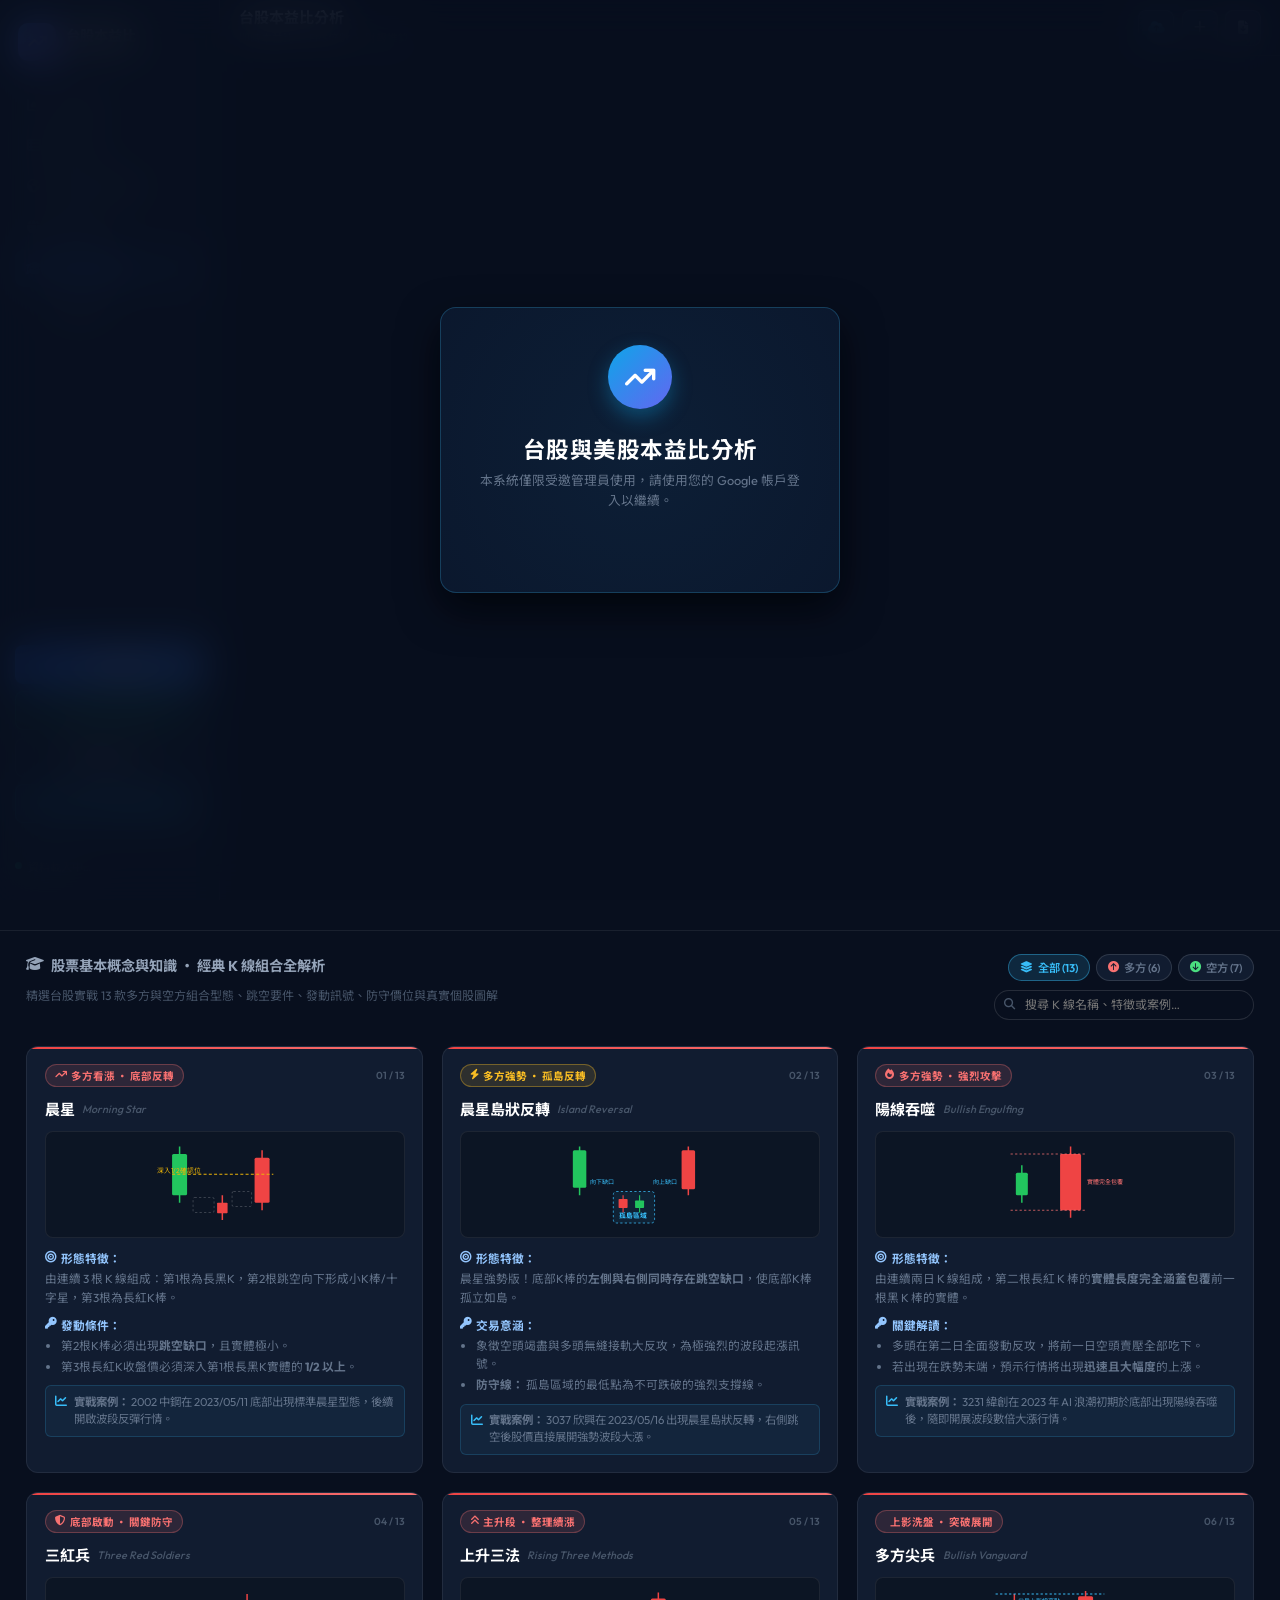
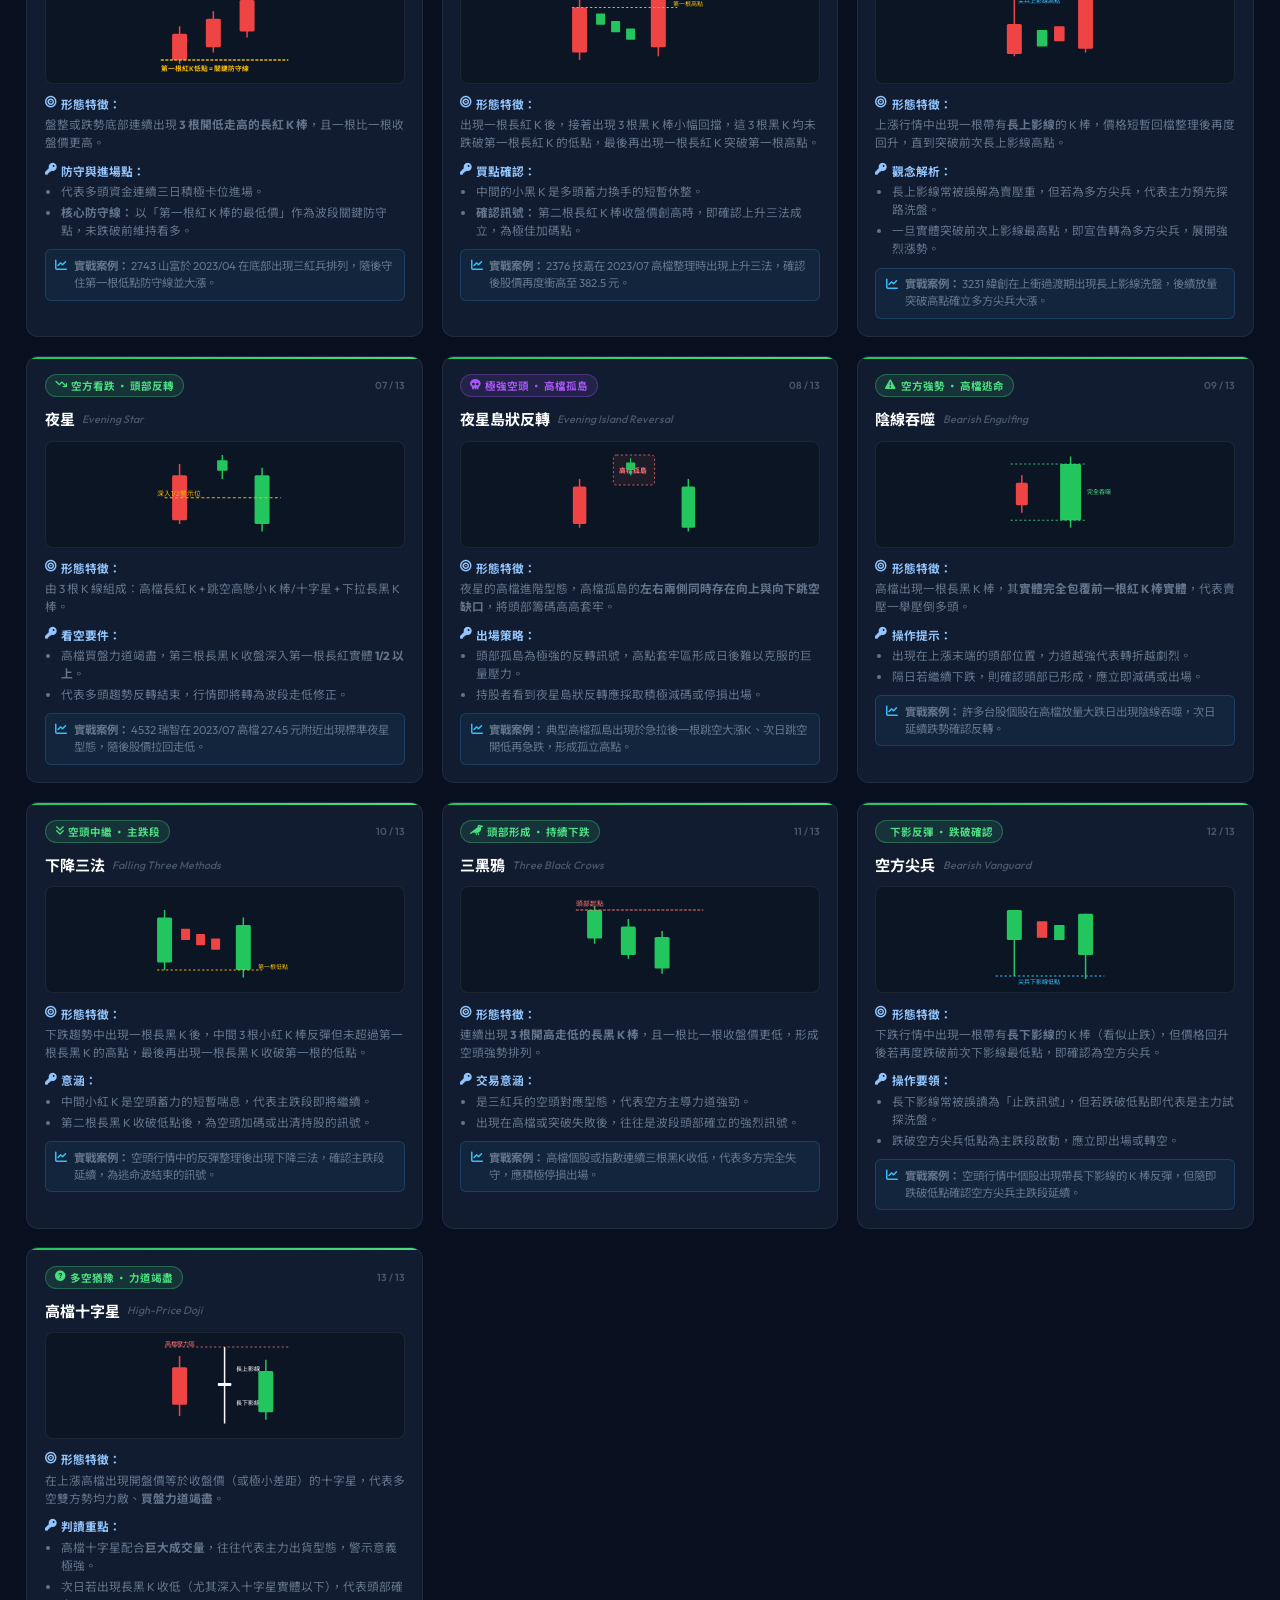
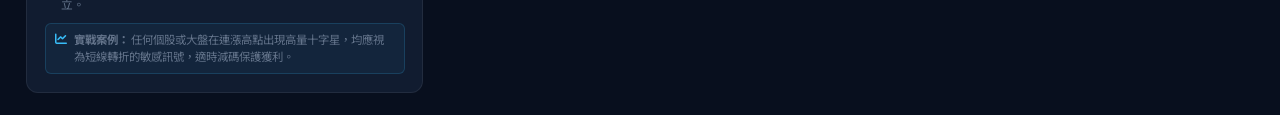
==== knowledge.html @ 5d044587 "feat: split K-line knowledge section into dedicated knowledge.html page" ====
<!DOCTYPE html>
<html lang="zh-TW">
<head>
  <meta charset="UTF-8">
  <meta name="viewport" content="width=device-width, initial-scale=1.0, viewport-fit=cover">
  <title>台股本益比分析儀表板</title>

  <!-- SEO -->
  <meta name="description" content="即時台股本益比、預估本益比、近4季TTM EPS與目前EPS倍數分析儀表板，支援PWA離線使用">

  <!-- PWA -->
  <link rel="manifest" href="manifest.json">
  <meta name="theme-color" content="#080f1e">
  <meta name="mobile-web-app-capable" content="yes">
  <meta name="apple-mobile-web-app-capable" content="yes">
  <meta name="apple-mobile-web-app-status-bar-style" content="black-translucent">
  <meta name="apple-mobile-web-app-title" content="台股本益比">
  <link rel="apple-touch-icon" href="icon-192.png">

  <!-- Fonts -->
  <link rel="preconnect" href="https://fonts.googleapis.com">
  <link rel="preconnect" href="https://fonts.gstatic.com" crossorigin>
  <link href="https://fonts.googleapis.com/css2?family=Noto+Sans+TC:wght@400;500;600;700&family=Outfit:wght@300;400;500;600;700;800&display=swap" rel="stylesheet">
  <link rel="stylesheet" href="https://cdnjs.cloudflare.com/ajax/libs/font-awesome/6.5.0/css/all.min.css">
  <link rel="stylesheet" href="styles.css">
  <!-- Google Sign-In -->
  <script src="https://accounts.google.com/gsi/client" async defer></script>
</head>
<body>

  <!-- PWA Install Banner -->
  <div class="pwa-banner" id="pwaInstallBanner">
    <div class="pwa-banner-inner">
      <div class="pwa-icon"><i class="fa-solid fa-chart-line"></i></div>
      <div class="pwa-info">
        <strong>安裝台股本益比 APP</strong>
        <span>加入主畫面，離線也能快速開啟</span>
      </div>
      <button class="pwa-btn-install" id="btnInstallPwa">安裝</button>
      <button class="pwa-btn-close" id="btnDismissPwa"><i class="fa-solid fa-xmark"></i></button>
    </div>
  </div>

  <div class="layout">

    <!-- ── Sidebar (Desktop/Tablet) ───────────────────────────────── -->
    <aside class="sidebar" id="sidebar">
      <div class="sidebar-logo">
        <div class="logo-mark">
          <i class="fa-solid fa-arrow-trend-up"></i>
        </div>
        <div class="logo-text">
          <span class="logo-title">台股本益比</span>
          <span class="logo-sub">PE Dashboard</span>
        </div>
      </div>

      <nav class="sidebar-nav">
        <a class="nav-link" id="navLinkIndices" href="index.html#indices">
          <i class="fa-solid fa-chart-area"></i>
          <span>大盤指數</span>
        </a>
        <a class="nav-link" id="navLinkStocks" href="index.html#stocks">
          <i class="fa-solid fa-table-list"></i>
          <span>個股列表</span>
        </a>
        <a class="nav-link" id="navLinkMacro" href="index.html#macro-commodities">
          <i class="fa-solid fa-earth-americas"></i>
          <span>焦點商品與運價</span>
        </a>
        <a class="nav-link" id="navLinkUsStocks" href="index.html#us-stocks">
          <i class="fa-solid fa-globe"></i>
          <span>美股個股</span>
        </a>
        <a class="nav-link active" id="navLinkKnowledge" href="#knowledge-kline">
          <i class="fa-solid fa-graduation-cap"></i>
          <span>K線組合知識</span>
        </a>
        <a class="nav-link" id="navLinkFormula" href="index.html#formula">
          <i class="fa-solid fa-function"></i>
          <span>計算說明</span>
        </a>
      </nav>

      <div class="sidebar-actions">
        <button class="sidebar-btn primary" id="sidebarBtnAdd">
          <i class="fa-solid fa-plus"></i> 新增個股
        </button>
        <button class="sidebar-btn update-sidebar-btn" id="sidebarBtnUpdateAll" onclick="forceUpdateAllStocks()">
          <i class="fa-solid fa-rotate"></i> 更新個股最新價格
        </button>
        <button class="sidebar-btn" id="sidebarBtnExport">
          <i class="fa-solid fa-file-arrow-down"></i> 匯出 CSV
        </button>
        <button class="sidebar-btn" id="sidebarBtnSync" style="background:rgba(14,165,233,0.15); color:#38bdf8; border:1px solid rgba(56,189,248,0.25);">
          <i class="fa-solid fa-cloud-arrow-up"></i> 同步本地個股至雲端
        </button>
      </div>

      <div class="sidebar-footer">
        <div class="status-indicator" style="margin-bottom: 0.5rem;">
          <span class="status-dot"></span>
          <span id="sidebarStatusText">資料載入中…</span>
        </div>
        <div class="user-profile" id="userProfileSection" style="display:none; align-items:center; gap:0.5rem; padding-top:0.5rem; border-top:1px solid var(--border);">
          <img id="userAvatar" src="" alt="User Avatar" style="width:28px; height:28px; border-radius:50%; object-fit:cover; border: 1px solid rgba(255,255,255,0.1);">
          <div style="flex-grow:1; min-width:0;">
            <div id="userName" style="font-size:0.75rem; font-weight:600; color:var(--text); white-space:nowrap; overflow:hidden; text-overflow:ellipsis;">User</div>
            <div id="userEmail" style="font-size:0.62rem; color:var(--text-muted); white-space:nowrap; overflow:hidden; text-overflow:ellipsis;">user@gmail.com</div>
          </div>
          <button id="btnLogout" class="icon-btn" title="登出" style="padding:0.25rem; font-size:0.75rem; opacity:0.7; cursor:pointer; background:none; border:none; color:var(--text-muted);"><i class="fa-solid fa-right-from-bracket"></i></button>
        </div>
      </div>
    </aside>

    <!-- ── Main Area ───────────────────────────────────────────────── -->
    <div class="main-area">

      <!-- Top Bar -->
      <header class="topbar">
        <button class="hamburger" id="hamburgerBtn" aria-label="選單">
          <i class="fa-solid fa-bars"></i>
        </button>
        <div class="topbar-title">
          <h1>台股本益比分析</h1>
          <span class="topbar-sub">即時本益比 ‧ EPS倍數 ‧ 財報推算</span>
        </div>
        <div class="topbar-controls">
          <button class="icon-btn" id="btnSyncTop" title="同步本地個股至雲端" style="color:#38bdf8;">
            <i class="fa-solid fa-cloud-arrow-up"></i>
          </button>
          <button class="icon-btn" id="btnAddStockTop" title="新增個股">
            <i class="fa-solid fa-plus"></i>
          </button>
          <button class="icon-btn" id="btnExportTop" title="匯出 CSV">
            <i class="fa-solid fa-file-arrow-down"></i>
          </button>
        </div>
      </header>

      <div class="content-scroll">

        

        

        

        

        

      </div><!-- /content-scroll -->
    </div><!-- /main-area -->
  </div><!-- /layout -->

  <!-- Mobile Bottom Nav -->
  <nav class="bottom-nav" id="bottomNav">
    <button class="bnav-item active" id="navHome">
      <i class="fa-solid fa-house"></i>
      <span>首頁</span>
    </button>
    <button class="bnav-item" id="navDate">
      <i class="fa-regular fa-calendar-days"></i>
      <span>日期</span>
    </button>
    <button class="bnav-item bnav-fab" id="navAdd">
      <i class="fa-solid fa-plus"></i>
    </button>
    <button class="bnav-item" id="navExportMobile">
      <i class="fa-solid fa-file-arrow-down"></i>
      <span>匯出</span>
    </button>
    <button class="bnav-item" id="navInfo">
      <i class="fa-solid fa-circle-info"></i>
      <span>說明</span>
    </button>
  </nav>

  <!-- Sidebar Overlay (mobile) -->
  <div class="sidebar-overlay" id="sidebarOverlay"></div>

  <!-- Add/Edit Modal -->
  <div class="modal-backdrop" id="stockModal">
    <div class="modal-box">
      <div class="modal-header">
        <div class="modal-title-group">
          <div class="modal-icon"><i class="fa-solid fa-magnifying-glass-plus"></i></div>
          <h3 id="modalTitle">搜尋並新增股票</h3>
        </div>
        <button class="modal-close" id="btnCloseModal"><i class="fa-solid fa-xmark"></i></button>
      </div>

      <!-- Smart Autocomplete Search Box -->
      <div class="modal-search-section">
        <label for="modalStockSearch" class="search-label">
          <i class="fa-solid fa-magnifying-glass"></i> 輸入股票代號或名稱（自動帶出前 7 筆）：
        </label>
        <div class="modal-search-wrap">
          <input type="text" id="modalStockSearch" placeholder="例：2317、鴻海、聯發科、2383、3665..." autocomplete="off">
          <i class="fa-solid fa-spinner fa-spin search-spinner" id="modalSearchSpinner" style="display:none"></i>
        </div>

        <button type="button" class="query-btn update-all-btn" id="btnSearchLiveStock" onclick="fetchLiveStockInModal()" style="margin-top:0.6rem;width:100%;justify-content:center;padding:0.5rem;font-size:0.82rem;">
          <i class="fa-solid fa-bolt"></i> <span>線上即時連線抓取股票資料 (證交所/櫃買中心)</span>
        </button>

        <!-- Dynamic Suggestions Box (Top 7 Matches) -->
        <div class="suggestions-box" id="suggestionsBox" style="display:none">
          <div class="suggestions-header">匹配熱門個股 (點擊即可自動帶入所有資料)：</div>
          <div class="suggestions-list" id="suggestionsList">
            <!-- Dynamic 7 suggestion items -->
          </div>
        </div>
      </div>

      <form id="stockForm">
        <input type="hidden" id="editStockId">
        <div class="form-grid-2">
          <div class="form-field">
            <label for="inputCategory">產業類別</label>
            <input type="text" id="inputCategory" placeholder="自動帶入產業" required>
          </div>
          <div class="form-field">
            <label for="inputCode">股票代號</label>
            <input type="text" id="inputCode" placeholder="自動帶入代號" required>
          </div>
        </div>
        <div class="form-field">
          <label for="inputName">股票名稱</label>
          <input type="text" id="inputName" placeholder="自動帶入名稱" required>
        </div>
        <div class="form-grid-3">
          <div class="form-field">
            <label for="inputEps2025">2025全年EPS</label>
            <input type="number" step="0.01" id="inputEps2025" placeholder="自動算">
          </div>
          <div class="form-field">
            <label for="inputEps2026Q1">2026 Q1 EPS</label>
            <input type="number" step="0.01" id="inputEps2026Q1" placeholder="自動算">
          </div>
          <div class="form-field">
            <label for="inputEps2026Q2">2026 Q2累計EPS</label>
            <input type="number" step="0.01" id="inputEps2026Q2" placeholder="自動算">
          </div>
        </div>
        <div class="form-field">
          <label for="inputPrice">最新收盤價（元）</label>
          <input type="number" step="0.1" id="inputPrice" placeholder="自動帶出價格" required>
        </div>
        <div class="modal-footer">
          <button type="button" class="btn ghost" id="btnCancelModal">取消</button>
          <button type="submit" class="btn primary" id="btnSubmitStock">
            <i class="fa-solid fa-plus"></i> 一鍵新增個股
          </button>
        </div>
      </form>
    </div>
  </div>

  <!-- Add US Stock Modal -->
  <div class="modal-backdrop" id="usStockModal">
    <div class="modal-box">
      <div class="modal-header">
        <div class="modal-title-group">
          <div class="modal-icon" style="background:rgba(168,85,247,0.15);color:#a855f7;">
            <i class="fa-solid fa-globe"></i>
          </div>
          <h3 id="usModalTitle">新增美股</h3>
        </div>
        <button class="modal-close" id="btnCloseUsModal"><i class="fa-solid fa-xmark"></i></button>
      </div>

      <!-- Autocomplete Search -->
      <div class="modal-search-section">
        <label for="usModalSearch" class="search-label" style="color:#c084fc;">
          <i class="fa-solid fa-magnifying-glass"></i> 輸入美股代號（自動帶出前 7 筆）：
        </label>
        <div class="modal-search-wrap">
          <input type="text" id="usModalSearch" placeholder="例：NVDA、AAPL、GOOGL、TSLA、MSFT…" autocomplete="off">
          <i class="fa-solid fa-spinner fa-spin search-spinner" id="usModalSpinner" style="display:none"></i>
        </div>
        <button type="button" id="btnFetchUsStock"
          class="query-btn"
          onclick="fetchLiveUsStockInModal()"
          style="margin-top:0.6rem;width:100%;justify-content:center;padding:0.5rem;font-size:0.82rem;background:linear-gradient(135deg,#7c3aed,#a855f7);">
          <i class="fa-solid fa-bolt"></i> <span>即時抓取 Yahoo Finance 最新資料</span>
        </button>
        <div class="suggestions-box" id="usSuggestionsBox" style="display:none">
          <div class="suggestions-header">匹配美股（點擊即可帶入）：</div>
          <div class="suggestions-list" id="usSuggestionsList"></div>
        </div>
      </div>

      <form id="usStockForm">
        <input type="hidden" id="usEditStockId">
        <div class="form-grid-2">
          <div class="form-field">
            <label for="usInputCode">股票代號</label>
            <input type="text" id="usInputCode" placeholder="自動帶入" required style="text-transform:uppercase;">
          </div>
          <div class="form-field">
            <label for="usInputSector">板塊</label>
            <input type="text" id="usInputSector" placeholder="自動帶入" required>
          </div>
        </div>
        <div class="form-field">
          <label for="usInputName">公司名稱</label>
          <input type="text" id="usInputName" placeholder="自動帶入" required>
        </div>
        <div class="modal-footer">
          <button type="button" class="btn ghost" id="btnCancelUsModal">取消</button>
          <button type="submit" class="btn primary" id="btnSubmitUsStock"
            style="background:linear-gradient(135deg,#7c3aed,#a855f7);">
            <i class="fa-solid fa-plus"></i> 新增美股
          </button>
        </div>
      </form>
    </div>
  </div>

  <!-- ── K-Line Technical Knowledge Section ─────────────────────── -->
  <section class="knowledge-section" id="knowledge-kline">
    <div class="knowledge-header-wrap">
      <div>
        <h2 class="section-title"><i class="fa-solid fa-graduation-cap"></i> 股票基本概念與知識 ‧ 經典 K 線組合全解析</h2>
        <p class="knowledge-subtitle">精選台股實戰 13 款多方與空方組合型態、跳空要件、發動訊號、防守價位與真實個股圖解</p>
      </div>
      <div class="kline-controls">
        <div class="kline-filter-group">
          <button class="kline-filter-btn active" data-filter="all"><i class="fa-solid fa-layer-group"></i> 全部 (13)</button>
          <button class="kline-filter-btn" data-filter="bullish"><i class="fa-solid fa-circle-arrow-up" style="color:#f87171;"></i> 多方 (6)</button>
          <button class="kline-filter-btn" data-filter="bearish"><i class="fa-solid fa-circle-arrow-down" style="color:#4ade80;"></i> 空方 (7)</button>
        </div>
        <div class="kline-search-wrap">
          <i class="fa-solid fa-magnifying-glass search-icon"></i>
          <input type="text" id="klineSearchInput" placeholder="搜尋 K 線名稱、特徵或案例…">
        </div>
      </div>
    </div>

    <div class="knowledge-grid" id="klineGrid">

      <!-- 1. 晨星 Morning Star -->
      <div class="kline-card" data-type="bullish" data-title="晨星 Morning Star 底部反轉 2002中鋼">
        <div class="kline-card-header">
          <span class="kline-badge bullish"><i class="fa-solid fa-arrow-trend-up"></i> 多方看漲 ‧ 底部反轉</span>
          <span class="kline-number">01 / 13</span>
        </div>
        <h3 class="kline-card-title">晨星 <span class="en-name">Morning Star</span></h3>
        <div class="kline-svg-wrap">
          <svg viewBox="0 0 200 120" class="kline-svg">
            <line x1="40" y1="10" x2="40" y2="85" stroke="#22c55e" stroke-width="2"/>
            <rect x="30" y="20" width="20" height="55" fill="#22c55e" rx="2"/>
            <rect x="58" y="78" width="28" height="20" fill="none" stroke="rgba(255,255,255,0.25)" stroke-dasharray="3,3" rx="2"/>
            <line x1="97" y1="75" x2="97" y2="108" stroke="#ef4444" stroke-width="2"/>
            <rect x="90" y="85" width="14" height="14" fill="#ef4444" rx="1"/>
            <rect x="110" y="70" width="26" height="20" fill="none" stroke="rgba(255,255,255,0.25)" stroke-dasharray="3,3" rx="2"/>
            <line x1="150" y1="15" x2="150" y2="95" stroke="#ef4444" stroke-width="2"/>
            <rect x="140" y="25" width="20" height="60" fill="#ef4444" rx="2"/>
            <line x1="30" y1="47" x2="165" y2="47" stroke="#eab308" stroke-width="1.5" stroke-dasharray="4,3"/>
            <text x="10" y="45" fill="#eab308" font-size="9">深入1/2確認位</text>
          </svg>
        </div>
        <div class="kline-info-body">
          <div class="info-block"><strong class="label"><i class="fa-solid fa-bullseye"></i> 形態特徵：</strong><p>由連續 3 根 K 線組成：第1根為長黑K，第2根跳空向下形成小K棒/十字星，第3根為長紅K棒。</p></div>
          <div class="info-block"><strong class="label"><i class="fa-solid fa-key"></i> 發動條件：</strong><ul><li>第2根K棒必須出現<strong>跳空缺口</strong>，且實體極小。</li><li>第3根長紅K收盤價必須深入第1根長黑K實體的 <strong>1/2 以上</strong>。</li></ul></div>
          <div class="case-study"><i class="fa-solid fa-chart-line icon"></i><span><strong>實戰案例：</strong> 2002 中鋼在 2023/05/11 底部出現標準晨星型態，後續開啟波段反彈行情。</span></div>
        </div>
      </div>

      <!-- 2. 晨星島狀反轉 -->
      <div class="kline-card" data-type="bullish" data-title="晨星島狀反轉 孤島反轉 缺口 3037欣興">
        <div class="kline-card-header">
          <span class="kline-badge bullish-strong"><i class="fa-solid fa-bolt"></i> 多方強勢 ‧ 孤島反轉</span>
          <span class="kline-number">02 / 13</span>
        </div>
        <h3 class="kline-card-title">晨星島狀反轉 <span class="en-name">Island Reversal</span></h3>
        <div class="kline-svg-wrap">
          <svg viewBox="0 0 220 120" class="kline-svg">
            <line x1="30" y1="10" x2="30" y2="75" stroke="#22c55e" stroke-width="2"/>
            <rect x="21" y="15" width="18" height="50" fill="#22c55e" rx="2"/>
            <rect x="75" y="70" width="55" height="42" fill="rgba(56,189,248,0.08)" stroke="#38bdf8" stroke-dasharray="3,3" rx="4"/>
            <text x="82" y="105" fill="#38bdf8" font-size="9" font-weight="bold">孤島區域</text>
            <line x1="88" y1="75" x2="88" y2="98" stroke="#ef4444" stroke-width="1.5"/>
            <rect x="82" y="80" width="12" height="12" fill="#ef4444" rx="1"/>
            <line x1="110" y1="75" x2="110" y2="98" stroke="#22c55e" stroke-width="1.5"/>
            <rect x="104" y="82" width="12" height="10" fill="#22c55e" rx="1"/>
            <line x1="175" y1="10" x2="175" y2="75" stroke="#ef4444" stroke-width="2"/>
            <rect x="166" y="15" width="18" height="52" fill="#ef4444" rx="2"/>
            <text x="44" y="60" fill="#38bdf8" font-size="8">向下缺口</text>
            <text x="128" y="60" fill="#38bdf8" font-size="8">向上缺口</text>
          </svg>
        </div>
        <div class="kline-info-body">
          <div class="info-block"><strong class="label"><i class="fa-solid fa-bullseye"></i> 形態特徵：</strong><p>晨星強勢版！底部K棒的<strong>左側與右側同時存在跳空缺口</strong>，使底部K棒孤立如島。</p></div>
          <div class="info-block"><strong class="label"><i class="fa-solid fa-key"></i> 交易意涵：</strong><ul><li>象徵空頭竭盡與多頭無縫接軌大反攻，為極強烈的波段起漲訊號。</li><li><strong>防守線：</strong> 孤島區域的最低點為不可跌破的強烈支撐線。</li></ul></div>
          <div class="case-study"><i class="fa-solid fa-chart-line icon"></i><span><strong>實戰案例：</strong> 3037 欣興在 2023/05/16 出現晨星島狀反轉，右側跳空後股價直接展開強勢波段大漲。</span></div>
        </div>
      </div>

      <!-- 3. 陽線吞噬 -->
      <div class="kline-card" data-type="bullish" data-title="陽線吞噬 Bullish Engulfing 多頭攻擊 3231緯創">
        <div class="kline-card-header">
          <span class="kline-badge bullish"><i class="fa-solid fa-fire"></i> 多方強勢 ‧ 強烈攻擊</span>
          <span class="kline-number">03 / 13</span>
        </div>
        <h3 class="kline-card-title">陽線吞噬 <span class="en-name">Bullish Engulfing</span></h3>
        <div class="kline-svg-wrap">
          <svg viewBox="0 0 200 120" class="kline-svg">
            <line x1="55" y1="35" x2="55" y2="85" stroke="#22c55e" stroke-width="2"/>
            <rect x="47" y="45" width="16" height="30" fill="#22c55e" rx="2"/>
            <line x1="120" y1="10" x2="120" y2="105" stroke="#ef4444" stroke-width="2"/>
            <rect x="106" y="20" width="28" height="75" fill="#ef4444" rx="2"/>
            <line x1="40" y1="20" x2="140" y2="20" stroke="#f87171" stroke-width="1" stroke-dasharray="3,3"/>
            <line x1="40" y1="95" x2="140" y2="95" stroke="#f87171" stroke-width="1" stroke-dasharray="3,3"/>
            <text x="142" y="60" fill="#f87171" font-size="8">實體完全包覆</text>
          </svg>
        </div>
        <div class="kline-info-body">
          <div class="info-block"><strong class="label"><i class="fa-solid fa-bullseye"></i> 形態特徵：</strong><p>由連續兩日 K 線組成，第二根長紅 K 棒的<strong>實體長度完全涵蓋包覆</strong>前一根黑 K 棒的實體。</p></div>
          <div class="info-block"><strong class="label"><i class="fa-solid fa-key"></i> 關鍵解讀：</strong><ul><li>多頭在第二日全面發動反攻，將前一日空頭賣壓全部吃下。</li><li>若出現在跌勢末端，預示行情將出現<strong>迅速且大幅度</strong>的上漲。</li></ul></div>
          <div class="case-study"><i class="fa-solid fa-chart-line icon"></i><span><strong>實戰案例：</strong> 3231 緯創在 2023 年 AI 浪潮初期於底部出現陽線吞噬後，隨即開展波段數倍大漲行情。</span></div>
        </div>
      </div>

      <!-- 4. 三紅兵 -->
      <div class="kline-card" data-type="bullish" data-title="三紅兵 Three Red Soldiers 底部啟動 2743山富">
        <div class="kline-card-header">
          <span class="kline-badge bullish"><i class="fa-solid fa-shield-halved"></i> 底部啟動 ‧ 關鍵防守</span>
          <span class="kline-number">04 / 13</span>
        </div>
        <h3 class="kline-card-title">三紅兵 <span class="en-name">Three Red Soldiers</span></h3>
        <div class="kline-svg-wrap">
          <svg viewBox="0 0 200 120" class="kline-svg">
            <line x1="40" y1="55" x2="40" y2="105" stroke="#ef4444" stroke-width="2"/>
            <rect x="30" y="65" width="20" height="35" fill="#ef4444" rx="2"/>
            <line x1="85" y1="35" x2="85" y2="90" stroke="#ef4444" stroke-width="2"/>
            <rect x="75" y="45" width="20" height="38" fill="#ef4444" rx="2"/>
            <line x1="130" y1="12" x2="130" y2="70" stroke="#ef4444" stroke-width="2"/>
            <rect x="120" y="20" width="20" height="42" fill="#ef4444" rx="2"/>
            <line x1="15" y1="100" x2="185" y2="100" stroke="#eab308" stroke-width="2" stroke-dasharray="4,2"/>
            <text x="15" y="114" fill="#eab308" font-size="9" font-weight="bold">第一根紅K低點 = 關鍵防守線</text>
          </svg>
        </div>
        <div class="kline-info-body">
          <div class="info-block"><strong class="label"><i class="fa-solid fa-bullseye"></i> 形態特徵：</strong><p>盤整或跌勢底部連續出現 <strong>3 根開低走高的長紅 K 棒</strong>，且一根比一根收盤價更高。</p></div>
          <div class="info-block"><strong class="label"><i class="fa-solid fa-key"></i> 防守與進場點：</strong><ul><li>代表多頭資金連續三日積極卡位進場。</li><li><strong>核心防守線：</strong> 以「第一根紅 K 棒的最低價」作為波段關鍵防守點，未跌破前維持看多。</li></ul></div>
          <div class="case-study"><i class="fa-solid fa-chart-line icon"></i><span><strong>實戰案例：</strong> 2743 山富於 2023/04 在底部出現三紅兵排列，隨後守住第一根低點防守線並大漲。</span></div>
        </div>
      </div>

      <!-- 5. 上升三法 -->
      <div class="kline-card" data-type="bullish" data-title="上升三法 Rising Three Methods 主升段 2376技嘉">
        <div class="kline-card-header">
          <span class="kline-badge bullish"><i class="fa-solid fa-angles-up"></i> 主升段 ‧ 整理續漲</span>
          <span class="kline-number">05 / 13</span>
        </div>
        <h3 class="kline-card-title">上升三法 <span class="en-name">Rising Three Methods</span></h3>
        <div class="kline-svg-wrap">
          <svg viewBox="0 0 220 120" class="kline-svg">
            <line x1="30" y1="20" x2="30" y2="100" stroke="#ef4444" stroke-width="2"/>
            <rect x="20" y="30" width="20" height="60" fill="#ef4444" rx="2"/>
            <rect x="52" y="38" width="12" height="15" fill="#22c55e" rx="1"/>
            <rect x="72" y="48" width="12" height="15" fill="#22c55e" rx="1"/>
            <rect x="92" y="58" width="12" height="15" fill="#22c55e" rx="1"/>
            <line x1="135" y1="10" x2="135" y2="95" stroke="#ef4444" stroke-width="2"/>
            <rect x="125" y="18" width="20" height="65" fill="#ef4444" rx="2"/>
            <line x1="20" y1="30" x2="160" y2="30" stroke="#eab308" stroke-width="1.5" stroke-dasharray="3,3"/>
            <text x="155" y="28" fill="#eab308" font-size="8">第一根高點</text>
          </svg>
        </div>
        <div class="kline-info-body">
          <div class="info-block"><strong class="label"><i class="fa-solid fa-bullseye"></i> 形態特徵：</strong><p>出現一根長紅 K 後，接著出現 3 根黑 K 棒小幅回擋，這 3 根黑 K 均未跌破第一根長紅 K 的低點，最後再出現一根長紅 K 突破第一根高點。</p></div>
          <div class="info-block"><strong class="label"><i class="fa-solid fa-key"></i> 買點確認：</strong><ul><li>中間的小黑 K 是多頭蓄力換手的短暫休整。</li><li><strong>確認訊號：</strong> 第二根長紅 K 棒收盤價創高時，即確認上升三法成立，為極佳加碼點。</li></ul></div>
          <div class="case-study"><i class="fa-solid fa-chart-line icon"></i><span><strong>實戰案例：</strong> 2376 技嘉在 2023/07 高檔整理時出現上升三法，確認後股價再度衝高至 382.5 元。</span></div>
        </div>
      </div>

      <!-- 6. 多方尖兵 -->
      <div class="kline-card" data-type="bullish" data-title="多方尖兵 長上影線 突破高點 3231緯創">
        <div class="kline-card-header">
          <span class="kline-badge bullish"><i class="fa-solid fa-crosshair"></i> 上影洗盤 ‧ 突破展開</span>
          <span class="kline-number">06 / 13</span>
        </div>
        <h3 class="kline-card-title">多方尖兵 <span class="en-name">Bullish Vanguard</span></h3>
        <div class="kline-svg-wrap">
          <svg viewBox="0 0 200 120" class="kline-svg">
            <line x1="45" y1="12" x2="45" y2="95" stroke="#ef4444" stroke-width="2"/>
            <rect x="35" y="52" width="20" height="40" fill="#ef4444" rx="2"/>
            <line x1="20" y1="12" x2="165" y2="12" stroke="#38bdf8" stroke-width="1.5" stroke-dasharray="3,3"/>
            <text x="50" y="24" fill="#38bdf8" font-size="8">尖兵上影線高點</text>
            <rect x="75" y="60" width="14" height="22" fill="#22c55e" rx="1"/>
            <rect x="98" y="55" width="14" height="20" fill="#ef4444" rx="1"/>
            <line x1="140" y1="8" x2="140" y2="90" stroke="#ef4444" stroke-width="2"/>
            <rect x="130" y="15" width="20" height="70" fill="#ef4444" rx="2"/>
          </svg>
        </div>
        <div class="kline-info-body">
          <div class="info-block"><strong class="label"><i class="fa-solid fa-bullseye"></i> 形態特徵：</strong><p>上漲行情中出現一根帶有<strong>長上影線</strong>的 K 棒，價格短暫回檔整理後再度回升，直到突破前次長上影線高點。</p></div>
          <div class="info-block"><strong class="label"><i class="fa-solid fa-key"></i> 觀念解析：</strong><ul><li>長上影線常被誤解為賣壓重，但若為多方尖兵，代表主力預先探路洗盤。</li><li>一旦實體突破前次上影線最高點，即宣告轉為多方尖兵，展開強烈漲勢。</li></ul></div>
          <div class="case-study"><i class="fa-solid fa-chart-line icon"></i><span><strong>實戰案例：</strong> 3231 緯創在上衝過渡期出現長上影線洗盤，後續放量突破高點確立多方尖兵大漲。</span></div>
        </div>
      </div>

      <!-- 7. 夜星 -->
      <div class="kline-card" data-type="bearish" data-title="夜星 Evening Star 頭部反轉 看跌 4532瑞智">
        <div class="kline-card-header">
          <span class="kline-badge bearish"><i class="fa-solid fa-arrow-trend-down"></i> 空方看跌 ‧ 頭部反轉</span>
          <span class="kline-number">07 / 13</span>
        </div>
        <h3 class="kline-card-title">夜星 <span class="en-name">Evening Star</span></h3>
        <div class="kline-svg-wrap">
          <svg viewBox="0 0 200 120" class="kline-svg">
            <line x1="40" y1="20" x2="40" y2="100" stroke="#ef4444" stroke-width="2"/>
            <rect x="30" y="35" width="20" height="60" fill="#ef4444" rx="2"/>
            <line x1="97" y1="8" x2="97" y2="40" stroke="#22c55e" stroke-width="2"/>
            <rect x="90" y="15" width="14" height="14" fill="#22c55e" rx="1"/>
            <line x1="150" y1="25" x2="150" y2="110" stroke="#22c55e" stroke-width="2"/>
            <rect x="140" y="35" width="20" height="65" fill="#22c55e" rx="2"/>
            <line x1="20" y1="65" x2="175" y2="65" stroke="#eab308" stroke-width="1.5" stroke-dasharray="4,3"/>
            <text x="10" y="62" fill="#eab308" font-size="9">深入1/2警示位</text>
          </svg>
        </div>
        <div class="kline-info-body">
          <div class="info-block"><strong class="label"><i class="fa-solid fa-bullseye"></i> 形態特徵：</strong><p>由 3 根 K 線組成：高檔長紅 K + 跳空高懸小 K 棒/十字星 + 下拉長黑 K 棒。</p></div>
          <div class="info-block"><strong class="label"><i class="fa-solid fa-key"></i> 看空要件：</strong><ul><li>高檔買盤力道竭盡，第三根長黑 K 收盤深入第一根長紅實體 <strong>1/2 以上</strong>。</li><li>代表多頭趨勢反轉結束，行情即將轉為波段走低修正。</li></ul></div>
          <div class="case-study"><i class="fa-solid fa-chart-line icon"></i><span><strong>實戰案例：</strong> 4532 瑞智在 2023/07 高檔 27.45 元附近出現標準夜星型態，隨後股價拉回走低。</span></div>
        </div>
      </div>

      <!-- 8. 夜星島狀反轉 -->
      <div class="kline-card" data-type="bearish" data-title="夜星島狀反轉 高檔孤島 崩跌型態">
        <div class="kline-card-header">
          <span class="kline-badge bearish-strong"><i class="fa-solid fa-skull"></i> 極強空頭 ‧ 高檔孤島</span>
          <span class="kline-number">08 / 13</span>
        </div>
        <h3 class="kline-card-title">夜星島狀反轉 <span class="en-name">Evening Island Reversal</span></h3>
        <div class="kline-svg-wrap">
          <svg viewBox="0 0 220 120" class="kline-svg">
            <line x1="30" y1="40" x2="30" y2="105" stroke="#ef4444" stroke-width="2"/>
            <rect x="21" y="50" width="18" height="50" fill="#ef4444" rx="2"/>
            <rect x="75" y="8" width="55" height="40" fill="rgba(248,113,113,0.08)" stroke="#f87171" stroke-dasharray="3,3" rx="4"/>
            <text x="82" y="32" fill="#f87171" font-size="9" font-weight="bold">高檔孤島</text>
            <line x1="98" y1="12" x2="98" y2="35" stroke="#22c55e" stroke-width="1.5"/>
            <rect x="92" y="18" width="12" height="10" fill="#22c55e" rx="1"/>
            <line x1="175" y1="40" x2="175" y2="110" stroke="#22c55e" stroke-width="2"/>
            <rect x="166" y="50" width="18" height="55" fill="#22c55e" rx="2"/>
          </svg>
        </div>
        <div class="kline-info-body">
          <div class="info-block"><strong class="label"><i class="fa-solid fa-bullseye"></i> 形態特徵：</strong><p>夜星的高檔進階型態，高檔孤島的<strong>左右兩側同時存在向上與向下跳空缺口</strong>，將頭部籌碼高高套牢。</p></div>
          <div class="info-block"><strong class="label"><i class="fa-solid fa-key"></i> 出場策略：</strong><ul><li>頭部孤島為極強的反轉訊號，高點套牢區形成日後難以克服的巨量壓力。</li><li>持股者看到夜星島狀反轉應採取積極減碼或停損出場。</li></ul></div>
          <div class="case-study"><i class="fa-solid fa-chart-line icon"></i><span><strong>實戰案例：</strong> 典型高檔孤島出現於急拉後一根跳空大漲K、次日跳空開低再急跌，形成孤立高點。</span></div>
        </div>
      </div>

      <!-- 9. 陰線吞噬 -->
      <div class="kline-card" data-type="bearish" data-title="陰線吞噬 Bearish Engulfing 頭部反轉 高檔逃命">
        <div class="kline-card-header">
          <span class="kline-badge bearish"><i class="fa-solid fa-triangle-exclamation"></i> 空方強勢 ‧ 高檔逃命</span>
          <span class="kline-number">09 / 13</span>
        </div>
        <h3 class="kline-card-title">陰線吞噬 <span class="en-name">Bearish Engulfing</span></h3>
        <div class="kline-svg-wrap">
          <svg viewBox="0 0 200 120" class="kline-svg">
            <line x1="55" y1="35" x2="55" y2="85" stroke="#ef4444" stroke-width="2"/>
            <rect x="47" y="45" width="16" height="30" fill="#ef4444" rx="2"/>
            <line x1="120" y1="10" x2="120" y2="105" stroke="#22c55e" stroke-width="2"/>
            <rect x="106" y="20" width="28" height="75" fill="#22c55e" rx="2"/>
            <line x1="40" y1="20" x2="140" y2="20" stroke="#4ade80" stroke-width="1" stroke-dasharray="3,3"/>
            <line x1="40" y1="95" x2="140" y2="95" stroke="#4ade80" stroke-width="1" stroke-dasharray="3,3"/>
            <text x="142" y="60" fill="#4ade80" font-size="8">完全吞噬</text>
          </svg>
        </div>
        <div class="kline-info-body">
          <div class="info-block"><strong class="label"><i class="fa-solid fa-bullseye"></i> 形態特徵：</strong><p>高檔出現一根長黑 K 棒，其<strong>實體完全包覆前一根紅 K 棒實體</strong>，代表賣壓一舉壓倒多頭。</p></div>
          <div class="info-block"><strong class="label"><i class="fa-solid fa-key"></i> 操作提示：</strong><ul><li>出現在上漲末端的頭部位置，力道越強代表轉折越劇烈。</li><li>隔日若繼續下跌，則確認頭部已形成，應立即減碼或出場。</li></ul></div>
          <div class="case-study"><i class="fa-solid fa-chart-line icon"></i><span><strong>實戰案例：</strong> 許多台股個股在高檔放量大跌日出現陰線吞噬，次日延續跌勢確認反轉。</span></div>
        </div>
      </div>

      <!-- 10. 下降三法 -->
      <div class="kline-card" data-type="bearish" data-title="下降三法 Falling Three Methods 主跌段 空頭中繼">
        <div class="kline-card-header">
          <span class="kline-badge bearish"><i class="fa-solid fa-angles-down"></i> 空頭中繼 ‧ 主跌段</span>
          <span class="kline-number">10 / 13</span>
        </div>
        <h3 class="kline-card-title">下降三法 <span class="en-name">Falling Three Methods</span></h3>
        <div class="kline-svg-wrap">
          <svg viewBox="0 0 220 120" class="kline-svg">
            <line x1="30" y1="20" x2="30" y2="100" stroke="#22c55e" stroke-width="2"/>
            <rect x="20" y="30" width="20" height="60" fill="#22c55e" rx="2"/>
            <rect x="52" y="45" width="12" height="15" fill="#ef4444" rx="1"/>
            <rect x="72" y="52" width="12" height="15" fill="#ef4444" rx="1"/>
            <rect x="92" y="58" width="12" height="15" fill="#ef4444" rx="1"/>
            <line x1="135" y1="30" x2="135" y2="110" stroke="#22c55e" stroke-width="2"/>
            <rect x="125" y="40" width="20" height="60" fill="#22c55e" rx="2"/>
            <line x1="20" y1="100" x2="160" y2="100" stroke="#eab308" stroke-width="1.5" stroke-dasharray="3,3"/>
            <text x="155" y="98" fill="#eab308" font-size="8">第一根低點</text>
          </svg>
        </div>
        <div class="kline-info-body">
          <div class="info-block"><strong class="label"><i class="fa-solid fa-bullseye"></i> 形態特徵：</strong><p>下跌趨勢中出現一根長黑 K 後，中間 3 根小紅 K 棒反彈但未超過第一根長黑 K 的高點，最後再出現一根長黑 K 收破第一根的低點。</p></div>
          <div class="info-block"><strong class="label"><i class="fa-solid fa-key"></i> 意涵：</strong><ul><li>中間小紅 K 是空頭蓄力的短暫喘息，代表主跌段即將繼續。</li><li>第二根長黑 K 收破低點後，為空頭加碼或出清持股的訊號。</li></ul></div>
          <div class="case-study"><i class="fa-solid fa-chart-line icon"></i><span><strong>實戰案例：</strong> 空頭行情中的反彈整理後出現下降三法，確認主跌段延續，為逃命波結束的訊號。</span></div>
        </div>
      </div>

      <!-- 11. 三黑鴉 -->
      <div class="kline-card" data-type="bearish" data-title="三黑鴉 Three Black Crows 頭部持續下跌">
        <div class="kline-card-header">
          <span class="kline-badge bearish"><i class="fa-solid fa-crow"></i> 頭部形成 ‧ 持續下跌</span>
          <span class="kline-number">11 / 13</span>
        </div>
        <h3 class="kline-card-title">三黑鴉 <span class="en-name">Three Black Crows</span></h3>
        <div class="kline-svg-wrap">
          <svg viewBox="0 0 200 120" class="kline-svg">
            <line x1="40" y1="15" x2="40" y2="65" stroke="#22c55e" stroke-width="2"/>
            <rect x="30" y="20" width="20" height="38" fill="#22c55e" rx="2"/>
            <line x1="85" y1="32" x2="85" y2="85" stroke="#22c55e" stroke-width="2"/>
            <rect x="75" y="42" width="20" height="38" fill="#22c55e" rx="2"/>
            <line x1="130" y1="48" x2="130" y2="105" stroke="#22c55e" stroke-width="2"/>
            <rect x="120" y="56" width="20" height="42" fill="#22c55e" rx="2"/>
            <line x1="15" y1="20" x2="185" y2="20" stroke="#f87171" stroke-width="1.5" stroke-dasharray="4,2"/>
            <text x="15" y="15" fill="#f87171" font-size="9">頭部起點</text>
          </svg>
        </div>
        <div class="kline-info-body">
          <div class="info-block"><strong class="label"><i class="fa-solid fa-bullseye"></i> 形態特徵：</strong><p>連續出現 <strong>3 根開高走低的長黑 K 棒</strong>，且一根比一根收盤價更低，形成空頭強勢排列。</p></div>
          <div class="info-block"><strong class="label"><i class="fa-solid fa-key"></i> 交易意涵：</strong><ul><li>是三紅兵的空頭對應型態，代表空方主導力道強勁。</li><li>出現在高檔或突破失敗後，往往是波段頭部確立的強烈訊號。</li></ul></div>
          <div class="case-study"><i class="fa-solid fa-chart-line icon"></i><span><strong>實戰案例：</strong> 高檔個股或指數連續三根黑K收低，代表多方完全失守，應積極停損出場。</span></div>
        </div>
      </div>

      <!-- 12. 空方尖兵 -->
      <div class="kline-card" data-type="bearish" data-title="空方尖兵 長下影線 跌破低點 主跌段">
        <div class="kline-card-header">
          <span class="kline-badge bearish"><i class="fa-solid fa-crosshair"></i> 下影反彈 ‧ 跌破確認</span>
          <span class="kline-number">12 / 13</span>
        </div>
        <h3 class="kline-card-title">空方尖兵 <span class="en-name">Bearish Vanguard</span></h3>
        <div class="kline-svg-wrap">
          <svg viewBox="0 0 200 120" class="kline-svg">
            <line x1="45" y1="20" x2="45" y2="108" stroke="#22c55e" stroke-width="2"/>
            <rect x="35" y="20" width="20" height="40" fill="#22c55e" rx="2"/>
            <line x1="20" y1="108" x2="165" y2="108" stroke="#38bdf8" stroke-width="1.5" stroke-dasharray="3,3"/>
            <text x="50" y="118" fill="#38bdf8" font-size="8">尖兵下影線低點</text>
            <rect x="75" y="35" width="14" height="22" fill="#ef4444" rx="1"/>
            <rect x="98" y="40" width="14" height="20" fill="#22c55e" rx="1"/>
            <line x1="140" y1="25" x2="140" y2="112" stroke="#22c55e" stroke-width="2"/>
            <rect x="130" y="25" width="20" height="55" fill="#22c55e" rx="2"/>
          </svg>
        </div>
        <div class="kline-info-body">
          <div class="info-block"><strong class="label"><i class="fa-solid fa-bullseye"></i> 形態特徵：</strong><p>下跌行情中出現一根帶有<strong>長下影線</strong>的 K 棒（看似止跌），但價格回升後若再度跌破前次下影線最低點，即確認為空方尖兵。</p></div>
          <div class="info-block"><strong class="label"><i class="fa-solid fa-key"></i> 操作要領：</strong><ul><li>長下影線常被誤讀為「止跌訊號」，但若跌破低點即代表是主力試探洗盤。</li><li>跌破空方尖兵低點為主跌段啟動，應立即出場或轉空。</li></ul></div>
          <div class="case-study"><i class="fa-solid fa-chart-line icon"></i><span><strong>實戰案例：</strong> 空頭行情中個股出現帶長下影線的 K 棒反彈，但隨即跌破低點確認空方尖兵主跌段延續。</span></div>
        </div>
      </div>

      <!-- 13. 十字星高檔反轉 -->
      <div class="kline-card" data-type="bearish" data-title="十字星 Doji 高檔猶豫 多空轉折 力道竭盡">
        <div class="kline-card-header">
          <span class="kline-badge bearish"><i class="fa-solid fa-question-circle"></i> 多空猶豫 ‧ 力道竭盡</span>
          <span class="kline-number">13 / 13</span>
        </div>
        <h3 class="kline-card-title">高檔十字星 <span class="en-name">High-Price Doji</span></h3>
        <div class="kline-svg-wrap">
          <svg viewBox="0 0 200 120" class="kline-svg">
            <line x1="40" y1="20" x2="40" y2="100" stroke="#ef4444" stroke-width="2"/>
            <rect x="30" y="35" width="20" height="50" fill="#ef4444" rx="2"/>
            <!-- Doji Candle -->
            <line x1="100" y1="8" x2="100" y2="110" stroke="#f9fafb" stroke-width="2"/>
            <rect x="91" y="56" width="18" height="4" fill="#f9fafb" rx="1"/>
            <text x="115" y="40" fill="#f9fafb" font-size="8">長上影線</text>
            <text x="115" y="85" fill="#f9fafb" font-size="8">長下影線</text>
            <line x1="155" y1="25" x2="155" y2="105" stroke="#22c55e" stroke-width="2"/>
            <rect x="145" y="40" width="20" height="55" fill="#22c55e" rx="2"/>
            <line x1="20" y1="8" x2="185" y2="8" stroke="#f87171" stroke-width="1" stroke-dasharray="3,3"/>
            <text x="20" y="6" fill="#f87171" font-size="8">高檔壓力區</text>
          </svg>
        </div>
        <div class="kline-info-body">
          <div class="info-block"><strong class="label"><i class="fa-solid fa-bullseye"></i> 形態特徵：</strong><p>在上漲高檔出現開盤價等於收盤價（或極小差距）的十字星，代表多空雙方勢均力敵、<strong>買盤力道竭盡</strong>。</p></div>
          <div class="info-block"><strong class="label"><i class="fa-solid fa-key"></i> 判讀重點：</strong><ul><li>高檔十字星配合<strong>巨大成交量</strong>，往往代表主力出貨型態，警示意義極強。</li><li>次日若出現長黑 K 收低（尤其深入十字星實體以下），代表頭部確立。</li></ul></div>
          <div class="case-study"><i class="fa-solid fa-chart-line icon"></i><span><strong>實戰案例：</strong> 任何個股或大盤在連漲高點出現高量十字星，均應視為短線轉折的敏感訊號，適時減碼保護獲利。</span></div>
        </div>
      </div>

    </div><!-- /knowledge-grid -->
  </section><!-- /#knowledge-kline -->

  <!-- Auth Login Overlay -->
  <div class="auth-overlay" id="authOverlay" style="display:none; position:fixed; top:0; left:0; width:100%; height:100%; background:rgba(8,15,30,0.85); backdrop-filter:blur(20px); z-index:9999; align-items:center; justify-content:center; padding:1rem;">
    <div class="auth-box" style="background:rgba(13,24,47,0.75); border:1px solid rgba(56,189,248,0.25); border-radius:16px; padding:2.5rem; width:100%; max-width:400px; text-align:center; box-shadow:0 16px 40px rgba(0,0,0,0.6); position:relative; overflow:hidden;">
      <div style="position:absolute; top:-50%; left:-50%; width:200%; height:200%; background:radial-gradient(circle, rgba(56,189,248,0.06) 0%, rgba(0,0,0,0) 70%); z-index:1; pointer-events:none;"></div>
      <div style="position:relative; z-index:2;">
        <div style="width:64px; height:64px; background:linear-gradient(135deg, #0ea5e9, #6366f1); border-radius:50%; display:flex; align-items:center; justify-content:center; margin:0 auto 1.5rem; box-shadow:0 8px 20px rgba(14,165,233,0.35);">
          <i class="fa-solid fa-arrow-trend-up" style="font-size:1.8rem; color:#fff;"></i>
        </div>
        <h2 style="font-family:'Outfit', 'Noto Sans TC', sans-serif; font-weight:700; font-size:1.5rem; color:#fff; margin-bottom:0.5rem; letter-spacing:0.5px;">台股與美股本益比分析</h2>
        <p style="font-size:0.85rem; color:var(--text-muted); margin-bottom:2rem; line-height:1.5;">本系統僅限受邀管理員使用，請使用您的 Google 帳戶登入以繼續。</p>
        
        <!-- Google Sign-in Buttons -->
        <div style="display:flex; justify-content:center; margin-bottom:1rem;">
          <div id="googleBtnContainer"></div>
        </div>
        
        <!-- Error Notice -->
        <div id="authErrorMsg" style="display:none; color:#f87171; background:rgba(248,113,113,0.1); border:1px solid rgba(248,113,113,0.2); border-radius:8px; padding:0.75rem; font-size:0.8rem; margin-top:1.5rem; line-height:1.4;">
          登入失敗，請確認是否為受邀帳號。
        </div>
      </div>
    </div>
  </div>

  <script src="app.js"></script>
</body>
</html>
---- styles.css ----
/* ─── Variables ─────────────────────────────────────────────────── */
:root {
  --bg:          #080f1e;
  --bg-2:        #0e1829;
  --bg-card:     #111c30;
  --bg-card-2:   #162136;
  --bg-hover:    #1c2a42;
  --border:      rgba(255,255,255,0.07);
  --border-2:    rgba(255,255,255,0.12);

  --text:        #e2e8f0;
  --text-muted:  #64748b;
  --text-dim:    #475569;

  --blue:        #3b82f6;
  --blue-glow:   rgba(59,130,246,0.35);
  --cyan:        #06b6d4;
  --cyan-glow:   rgba(6,182,212,0.3);
  --green:       #10b981;
  --yellow:      #f59e0b;
  --pink:        #f43f5e;
  --purple:      #8b5cf6;
  --orange:      #f97316;

  --sidebar-w:   220px;
  --topbar-h:    56px;
  --bnav-h:      60px;

  --radius:      12px;
  --radius-sm:   8px;
  --radius-xs:   6px;

  --font:        'Outfit', 'Noto Sans TC', -apple-system, sans-serif;

  /* Category palette */
  --cat-wafer:   #eab308;
  --cat-ic:      #22c55e;
  --cat-plastic: #f43f5e;
  --cat-finance: #38bdf8;
  --cat-biotech: #a855f7;
  --cat-mech:    #fb923c;
}

/* ─── Reset ─────────────────────────────────────────────────────── */
*, *::before, *::after { box-sizing: border-box; margin: 0; padding: 0; }
html { font-size: 15px; }
body {
  font-family: var(--font);
  background: var(--bg);
  color: var(--text);
  min-height: 100dvh;
  -webkit-tap-highlight-color: transparent;
  overflow-x: hidden;
}

/* ─── Layout Shell ───────────────────────────────────────────────── */
.layout {
  display: flex;
  min-height: 100dvh;
}

/* ─── Sidebar ────────────────────────────────────────────────────── */
.sidebar {
  width: var(--sidebar-w);
  min-height: 100dvh;
  background: var(--bg-2);
  border-right: 1px solid var(--border);
  display: flex;
  flex-direction: column;
  gap: 1.5rem;
  padding: 1.25rem 1rem;
  flex-shrink: 0;
  position: sticky;
  top: 0;
  height: 100dvh;
  overflow-y: auto;
  z-index: 200;
  transition: transform 0.28s cubic-bezier(0.4,0,0.2,1);
}

.sidebar-logo {
  display: flex;
  align-items: center;
  gap: 0.65rem;
  padding: 0.25rem 0.2rem;
}

.logo-mark {
  width: 38px; height: 38px;
  background: linear-gradient(135deg, var(--blue), var(--purple));
  border-radius: 10px;
  display: flex; align-items: center; justify-content: center;
  font-size: 1.1rem; color: #fff;
  flex-shrink: 0;
  box-shadow: 0 4px 14px rgba(59,130,246,0.4);
}

.logo-title { display: block; font-size: 0.95rem; font-weight: 700; color: #fff; }
.logo-sub { display: block; font-size: 0.72rem; color: var(--text-muted); letter-spacing: 0.5px; }

.sidebar-nav {
  display: flex;
  flex-direction: column;
  gap: 0.25rem;
}

.nav-link {
  display: flex;
  align-items: center;
  gap: 0.65rem;
  padding: 0.6rem 0.75rem;
  border-radius: var(--radius-sm);
  color: var(--text-muted);
  text-decoration: none;
  font-size: 0.88rem;
  font-weight: 500;
  transition: all 0.18s;
}

.nav-link:hover { background: var(--bg-hover); color: var(--text); }
.nav-link.active { background: rgba(59,130,246,0.15); color: var(--blue); }
.nav-link i { width: 16px; text-align: center; font-size: 0.9rem; }

.sidebar-actions {
  display: flex;
  flex-direction: column;
  gap: 0.5rem;
  margin-top: auto;
}

.sidebar-btn {
  width: 100%;
  display: flex;
  align-items: center;
  justify-content: center;
  gap: 0.5rem;
  padding: 0.6rem 1rem;
  border-radius: var(--radius-sm);
  font-size: 0.85rem;
  font-weight: 600;
  cursor: pointer;
  border: 1px solid var(--border-2);
  background: var(--bg-card);
  color: var(--text);
  transition: all 0.18s;
  font-family: inherit;
}
.sidebar-btn:hover { background: var(--bg-hover); }
.sidebar-btn.primary {
  background: linear-gradient(135deg, #2563eb, #3b82f6);
  border-color: transparent;
  color: #fff;
  box-shadow: 0 3px 12px rgba(37,99,235,0.35);
}
.sidebar-btn.primary:hover { filter: brightness(1.1); }

.sidebar-footer {
  padding-top: 0.75rem;
  border-top: 1px solid var(--border);
}

/* ─── Main Area ──────────────────────────────────────────────────── */
.main-area {
  flex: 1;
  min-width: 0;
  display: flex;
  flex-direction: column;
}

/* ─── Topbar ─────────────────────────────────────────────────────── */
.topbar {
  height: var(--topbar-h);
  background: rgba(8,15,30,0.85);
  backdrop-filter: blur(12px);
  -webkit-backdrop-filter: blur(12px);
  border-bottom: 1px solid var(--border);
  display: flex;
  align-items: center;
  gap: 0.75rem;
  padding: 0 1.25rem;
  position: sticky;
  top: 0;
  z-index: 100;
}

.hamburger {
  display: none;
  background: transparent;
  border: none;
  color: var(--text);
  font-size: 1.1rem;
  cursor: pointer;
  padding: 0.4rem;
  border-radius: var(--radius-xs);
}

.topbar-title { flex: 1; }
.topbar-title h1 { font-size: 1rem; font-weight: 700; line-height: 1.2; }
.topbar-sub { font-size: 0.72rem; color: var(--text-muted); }

.topbar-controls {
  display: flex;
  gap: 0.5rem;
}

.icon-btn {
  width: 36px; height: 36px;
  background: var(--bg-card);
  border: 1px solid var(--border-2);
  border-radius: var(--radius-sm);
  display: flex; align-items: center; justify-content: center;
  color: var(--text);
  font-size: 0.9rem;
  cursor: pointer;
  transition: all 0.18s;
}
.icon-btn:hover { background: var(--bg-hover); }

/* ─── Content Scroll Area ────────────────────────────────────────── */
.content-scroll {
  flex: 1;
  overflow-y: auto;
  padding: 1.25rem;
  padding-bottom: calc(var(--bnav-h) + 1.5rem);
  display: flex;
  flex-direction: column;
  gap: 1rem;
}

/* ─── Query Bar ──────────────────────────────────────────────────── */
.query-bar {
  background: var(--bg-card);
  border: 1px solid var(--border);
  border-radius: var(--radius);
  padding: 1rem 1.25rem;
  display: flex;
  align-items: center;
  justify-content: space-between;
  gap: 1rem;
  flex-wrap: wrap;
}

.query-left {
  display: flex;
  align-items: center;
  gap: 0.75rem;
  flex-wrap: wrap;
}

.date-group {
  display: flex;
  align-items: center;
  gap: 0.5rem;
}

.date-label {
  font-size: 0.82rem;
  color: var(--text-muted);
  white-space: nowrap;
}

input[type="date"]#datePicker {
  background: var(--bg-2);
  border: 1px solid var(--border-2);
  border-radius: var(--radius-sm);
  color: var(--text);
  padding: 0.42rem 0.75rem;
  font-family: inherit;
  font-size: 0.85rem;
  outline: none;
  cursor: pointer;
}
input[type="date"]#datePicker:focus { border-color: var(--blue); }

.query-btn {
  display: inline-flex;
  align-items: center;
  justify-content: center;
  gap: 0.4rem;
  padding: 0.42rem 0.9rem;
  background: var(--blue);
  color: #fff;
  border: none;
  border-radius: var(--radius-sm);
  font-size: 0.82rem;
  font-weight: 600;
  cursor: pointer;
  font-family: inherit;
  transition: all 0.18s;
  white-space: nowrap;
  min-width: 70px;
}
.query-btn:hover { filter: brightness(1.12); }

.update-all-btn {
  background: linear-gradient(135deg, #10b981, #059669);
}
.update-all-btn:hover {
  filter: brightness(1.15);
  box-shadow: 0 0 12px rgba(16,185,129,0.4);
}

.update-sidebar-btn {
  background: rgba(16,185,129,0.15) !important;
  border-color: rgba(16,185,129,0.4) !important;
  color: #34d399 !important;
}
.update-sidebar-btn:hover {
  background: rgba(16,185,129,0.25) !important;
  color: #fff !important;
}

.topbar-btn-update {
  display: inline-flex;
  align-items: center;
  gap: 0.35rem;
  padding: 0.4rem 0.75rem;
  background: linear-gradient(135deg, #10b981, #059669);
  border: none;
  border-radius: var(--radius-sm);
  color: #fff;
  font-size: 0.78rem;
  font-weight: 600;
  cursor: pointer;
  font-family: inherit;
  transition: all 0.18s;
  box-shadow: 0 2px 8px rgba(16,185,129,0.3);
}
.topbar-btn-update:hover {
  filter: brightness(1.15);
  box-shadow: 0 0 12px rgba(16,185,129,0.5);
}

/* ─── Toast Notice ─────────────────────────────────────────────────── */
.toast-notice {
  position: fixed;
  top: 24px;
  left: 50%;
  transform: translateX(-50%) translateY(-20px);
  background: linear-gradient(135deg, #059669, #10b981);
  color: #fff;
  padding: 0.65rem 1.4rem;
  border-radius: 30px;
  font-size: 0.9rem;
  font-weight: 600;
  box-shadow: 0 10px 30px rgba(16, 185, 129, 0.45);
  z-index: 10000;
  opacity: 0;
  transition: all 0.3s cubic-bezier(0.4, 0, 0.2, 1);
  pointer-events: none;
  display: flex;
  align-items: center;
  gap: 0.5rem;
}

.toast-notice.show {
  opacity: 1;
  transform: translateX(-50%) translateY(0);
}

.shortcut-chips {
  display: flex;
  gap: 0.4rem;
  flex-wrap: wrap;
}

.chip {
  padding: 0.3rem 0.75rem;
  border-radius: 20px;
  background: var(--bg-2);
  border: 1px solid var(--border-2);
  color: var(--text-muted);
  font-size: 0.75rem;
  font-weight: 500;
  cursor: pointer;
  transition: all 0.18s;
  font-family: inherit;
  white-space: nowrap;
}
.chip:hover { color: var(--text); border-color: #475569; }
.chip.active {
  background: rgba(59,130,246,0.15);
  border-color: var(--blue);
  color: #93c5fd;
}

.query-status {
  display: flex;
  align-items: center;
  gap: 0.4rem;
  font-size: 0.78rem;
  color: var(--text-muted);
  white-space: nowrap;
}

.status-dot {
  width: 7px; height: 7px;
  border-radius: 50%;
  background: var(--green);
  flex-shrink: 0;
}
.status-dot.pulse {
  animation: pulse-dot 2s infinite;
}
@keyframes pulse-dot {
  0%, 100% { opacity: 1; box-shadow: 0 0 0 0 rgba(16,185,129,0.5); }
  50% { opacity: 0.7; box-shadow: 0 0 0 4px rgba(16,185,129,0); }
}

/* ─── KPI Strip ──────────────────────────────────────────────────── */
.kpi-strip {
  display: grid;
  grid-template-columns: repeat(auto-fit, minmax(180px, 1fr));
  gap: 0.75rem;
}

.kpi-card {
  background: var(--bg-card);
  border: 1px solid var(--border);
  border-radius: var(--radius);
  padding: 1rem 1.1rem;
  display: flex;
  align-items: center;
  gap: 0.85rem;
  transition: background 0.18s;
}
.kpi-card:hover { background: var(--bg-hover); }

.kpi-icon {
  width: 40px; height: 40px;
  border-radius: 10px;
  background: color-mix(in srgb, var(--c) 18%, transparent);
  color: var(--c);
  display: flex; align-items: center; justify-content: center;
  font-size: 1.05rem;
  flex-shrink: 0;
}

.kpi-val { font-size: 1.15rem; font-weight: 700; color: #fff; }
.kpi-label { font-size: 0.72rem; color: var(--text-muted); margin-top: 0.1rem; }

/* ─── Filter Bar ─────────────────────────────────────────────────── */
.filter-bar {
  background: var(--bg-card);
  border: 1px solid var(--border);
  border-radius: var(--radius);
  padding: 0.85rem 1.1rem;
  display: flex;
  align-items: center;
  gap: 0.85rem;
  flex-wrap: wrap;
}

.filter-left {
  display: flex;
  align-items: center;
  gap: 0.6rem;
  flex-wrap: wrap;
}

.search-wrap {
  position: relative;
}
.search-icon {
  position: absolute;
  left: 0.65rem;
  top: 50%;
  transform: translateY(-50%);
  color: var(--text-dim);
  font-size: 0.8rem;
}
.search-wrap input {
  padding: 0.42rem 0.75rem 0.42rem 2rem;
  background: var(--bg-2);
  border: 1px solid var(--border-2);
  border-radius: var(--radius-sm);
  color: var(--text);
  font-size: 0.85rem;
  outline: none;
  font-family: inherit;
  width: 220px;
}
.search-wrap input:focus { border-color: var(--blue); }

.sort-wrap {
  position: relative;
}
.sort-icon {
  position: absolute;
  left: 0.65rem;
  top: 50%;
  transform: translateY(-50%);
  color: var(--text-dim);
  font-size: 0.8rem;
  pointer-events: none;
}
.sort-wrap select {
  padding: 0.42rem 0.75rem 0.42rem 2rem;
  background: var(--bg-2);
  border: 1px solid var(--border-2);
  border-radius: var(--radius-sm);
  color: var(--text);
  font-size: 0.82rem;
  outline: none;
  font-family: inherit;
  cursor: pointer;
}

.industry-tabs {
  display: flex;
  gap: 0.4rem;
  flex-wrap: nowrap;
  overflow-x: auto;
  -webkit-overflow-scrolling: touch;
  scrollbar-width: none;
}
.industry-tabs::-webkit-scrollbar { display: none; }

.tab-pill {
  padding: 0.28rem 0.8rem;
  border-radius: 20px;
  border: 1px solid var(--border-2);
  background: var(--bg-2);
  color: var(--text-muted);
  font-size: 0.75rem;
  font-weight: 500;
  white-space: nowrap;
  cursor: pointer;
  font-family: inherit;
  transition: all 0.18s;
}
.tab-pill:hover { color: var(--text); }
.tab-pill.active {
  background: var(--blue);
  border-color: var(--blue);
  color: #fff;
}

/* ─── Table Section ──────────────────────────────────────────────── */
.table-section {
  background: var(--bg-card);
  border: 1px solid var(--border);
  border-radius: var(--radius);
  /* NOTE: must NOT be overflow:hidden — breaks position:sticky */
  display: flex;
  flex-direction: column;
}

.scroll-hint {
  display: none;
  align-items: center;
  gap: 0.4rem;
  padding: 0.5rem 1rem;
  font-size: 0.75rem;
  color: var(--text-dim);
  background: var(--bg-2);
  border-bottom: 1px solid var(--border);
  border-radius: var(--radius) var(--radius) 0 0;
}

/* The outer wrapper clips horizontally but allows vertical sticky */
.table-outer {
  border-radius: var(--radius);
  overflow: hidden;
}

.table-container {
  overflow-x: auto;
  overflow-y: visible;
  -webkit-overflow-scrolling: touch;
  /* max-height for vertical scroll on desktop */
  max-height: calc(100dvh - 340px);
  min-height: 200px;
}
.table-container::-webkit-scrollbar { height: 5px; width: 5px; }
.table-container::-webkit-scrollbar-track { background: var(--bg-2); }
.table-container::-webkit-scrollbar-thumb { background: #334155; border-radius: 3px; }

.stock-table {
  width: 100%;
  border-collapse: separate;
  border-spacing: 0;
  font-size: 0.87rem;
  min-width: 900px;
}

/* ── Sticky columns ── */
.sticky-col {
  position: sticky;
  z-index: 2;
  background: #0a1628;
}

.col-idx {
  left: 0;
  width: 42px;
  min-width: 42px;
  max-width: 42px;
}

.col-stock {
  left: 42px;
  width: 130px;
  min-width: 130px;
}

/* Shadow on sticky columns while scrolling */
.table-container.scrolled .sticky-col::after {
  content: '';
  position: absolute;
  top: 0; right: -8px; bottom: 0;
  width: 8px;
  background: linear-gradient(to right, rgba(0,0,0,0.25), transparent);
  pointer-events: none;
}

.stock-table thead tr th {
  background: #060d1b;
  padding: 0.75rem 0.9rem;
  font-size: 0.78rem;
  font-weight: 600;
  color: #64748b;
  text-align: right;
  white-space: nowrap;
  border-bottom: 1px solid var(--border-2);
  letter-spacing: 0.3px;
  user-select: none;
  /* ── Sticky thead ── */
  position: sticky;
  top: 0;
  z-index: 4;
}

.stock-table thead .sticky-col {
  background: #060d1b;
  text-align: left;
  z-index: 5;   /* above both sticky-col in tbody AND sticky thead */
}

.th-inner { display: flex; align-items: center; gap: 0.3rem; }

.highlight-head {
  background: #0c1a2e !important;
  color: #38bdf8 !important;
}

.stock-table tbody tr {
  transition: background 0.14s;
  border-left: 3px solid transparent;
}

.stock-table tbody tr:hover { background: var(--bg-hover); }
.stock-table tbody tr:hover .sticky-col { background: var(--bg-hover) !important; }

.stock-table td {
  padding: 0.72rem 0.9rem;
  text-align: right;
  border-bottom: 1px solid rgba(255,255,255,0.04);
  vertical-align: middle;
  white-space: nowrap;
}

.stock-table tbody .sticky-col {
  text-align: left;
  z-index: 1;
  background: var(--bg-card);
}

/* Row number */
.row-num {
  font-size: 0.72rem;
  color: var(--text-dim);
  font-weight: 500;
}

/* Stock name cell */
.stock-cell {
  display: flex;
  flex-direction: column;
  gap: 0.1rem;
}
.stock-name { font-weight: 700; font-size: 0.9rem; color: #fff; }
.stock-code { font-size: 0.72rem; color: var(--text-muted); }

/* Category badge */
.cat-badge {
  display: inline-flex;
  align-items: center;
  gap: 0.25rem;
  padding: 0.2rem 0.55rem;
  border-radius: 20px;
  font-size: 0.7rem;
  font-weight: 600;
  white-space: nowrap;
}

/* Industry row accent */
.row-wafer   { border-left-color: var(--cat-wafer); }
.row-ic      { border-left-color: var(--cat-ic); }
.row-plastic { border-left-color: var(--cat-plastic); }
.row-finance { border-left-color: var(--cat-finance); }
.row-biotech { border-left-color: var(--cat-biotech); }
.row-mech    { border-left-color: var(--cat-mech); }

/* ─── Price Leader Top-3 Rows ─────────────────────────────────────── */
.price-gold   { border-left: 3px solid #f59e0b !important; box-shadow: inset 2px 0 8px rgba(245,158,11,0.08); }
.price-silver { border-left: 3px solid #94a3b8 !important; box-shadow: inset 2px 0 8px rgba(148,163,184,0.08); }
.price-bronze { border-left: 3px solid #c97c3c !important; box-shadow: inset 2px 0 8px rgba(201,124,60,0.08); }

/* Dashed separator after 3rd price leader */
.price-top3-last td {
  border-bottom: 2px dashed rgba(245,158,11,0.22) !important;
}

/* Medal emoji in index cell */
.price-medal {
  font-size: 1.15rem;
  display: flex;
  align-items: center;
  justify-content: center;
  line-height: 1;
  filter: drop-shadow(0 1px 3px rgba(0,0,0,0.4));
}

/* Price leader badge pill in stock name cell */
.price-leader-badge {
  display: inline-flex;
  align-items: center;
  font-size: 0.60rem;
  font-weight: 800;
  padding: 0.07rem 0.38rem;
  border-radius: 4px;
  margin-top: 0.18rem;
  white-space: nowrap;
  letter-spacing: 0.4px;
  text-transform: uppercase;
}
.price-tag-gold   { background: rgba(245,158,11,0.18); color: #fbbf24; border: 1px solid rgba(245,158,11,0.4); }
.price-tag-silver { background: rgba(148,163,184,0.18); color: #cbd5e1; border: 1px solid rgba(148,163,184,0.4); }
.price-tag-bronze { background: rgba(201,124,60,0.18); color: #fdba74; border: 1px solid rgba(201,124,60,0.4); }

/* EPS & Price values */
.val-num {
  font-family: 'Outfit', monospace;
  font-size: 0.88rem;
}
.val-negative { color: #f87171; }
.val-ttm { color: #38bdf8; font-weight: 700; }

/* P/E Badges */
.pe-tag {
  display: inline-flex;
  align-items: center;
  padding: 0.22rem 0.6rem;
  border-radius: var(--radius-xs);
  font-weight: 700;
  font-size: 0.82rem;
  font-family: 'Outfit', monospace;
  border: 1px solid transparent;
}
.pe-tag.na    { color: #475569; background: rgba(71,85,105,0.15); border-color: rgba(71,85,105,0.25); }
.pe-tag.low   { color: #34d399; background: rgba(52,211,153,0.1); border-color: rgba(52,211,153,0.3); }
.pe-tag.mid   { color: #60a5fa; background: rgba(96,165,250,0.1); border-color: rgba(96,165,250,0.3); }
.pe-tag.high  { color: #fbbf24; background: rgba(251,191,36,0.1); border-color: rgba(251,191,36,0.3); }
.pe-tag.cyan  { color: #22d3ee; background: rgba(34,211,238,0.12); border-color: rgba(34,211,238,0.35); }

/* MA 20/60 Badges */
.ma-cell {
  display: flex;
  flex-direction: column;
  align-items: flex-end;
  gap: 0.15rem;
}
.ma-val {
  font-size: 0.84rem;
  color: var(--text);
  font-weight: 500;
}
.ma-badge {
  display: inline-flex;
  align-items: center;
  gap: 0.25rem;
  padding: 0.15rem 0.45rem;
  border-radius: 4px;
  font-size: 0.7rem;
  font-weight: 600;
  white-space: nowrap;
}
.ma-badge.ma-up {
  color: #f87171;
  background: rgba(248, 113, 113, 0.12);
  border: 1px solid rgba(248, 113, 113, 0.3);
}
.ma-badge.ma-down {
  color: #4ade80;
  background: rgba(74, 222, 128, 0.12);
  border: 1px solid rgba(74, 222, 128, 0.3);
}
.ma-badge.ma-flat {
  color: #94a3b8;
  background: rgba(148, 163, 184, 0.12);
  border: 1px solid rgba(148, 163, 184, 0.25);
}

/* MA Position Badges (在月線之上 / 之下) */
.ma-pos {
  display: inline-flex;
  align-items: center;
  gap: 0.2rem;
  padding: 0.12rem 0.45rem;
  border-radius: 4px;
  font-size: 0.68rem;
  font-weight: 600;
  white-space: nowrap;
  letter-spacing: 0.2px;
  margin-top: 0.15rem;
}
.ma-pos.pos-above {
  color: #f87171;
  background: rgba(248, 113, 113, 0.12);
  border: 1px solid rgba(248, 113, 113, 0.3);
}
.ma-pos.pos-below {
  color: #4ade80;
  background: rgba(74, 222, 128, 0.12);
  border: 1px solid rgba(74, 222, 128, 0.25);
}

/* KD Indicator */
.kd-cell {
  display: flex;
  flex-direction: column;
  align-items: flex-end;
  gap: 0.18rem;
}
.kd-badge {
  display: inline-flex;
  align-items: center;
  gap: 0.25rem;
  padding: 0.18rem 0.5rem;
  border-radius: 4px;
  font-size: 0.73rem;
  font-weight: 700;
  font-family: 'Outfit', monospace;
  white-space: nowrap;
}
.kd-badge.kd-up {
  color: #f87171;
  background: rgba(248, 113, 113, 0.12);
  border: 1px solid rgba(248, 113, 113, 0.3);
}
.kd-badge.kd-down {
  color: #4ade80;
  background: rgba(74, 222, 128, 0.12);
  border: 1px solid rgba(74, 222, 128, 0.3);
}
.kd-status {
  font-size: 0.6rem;
  font-weight: 800;
  padding: 0.05rem 0.35rem;
  border-radius: 3px;
  line-height: 1.1;
}
.kd-status.ob {
  background: rgba(245, 158, 11, 0.2);
  color: #fbbf24;
  border: 1px solid rgba(245, 158, 11, 0.4);
}
.kd-status.os {
  background: rgba(56, 189, 248, 0.2);
  color: #38bdf8;
  border: 1px solid rgba(56, 189, 248, 0.4);
}

.highlighted-td { background: rgba(14,165,233,0.05); }

/* Market Indices Styles */
.section-header-wrap {
  display: flex;
  align-items: center;
  justify-content: space-between;
  gap: 1rem;
  margin-bottom: 0.75rem;
  flex-wrap: wrap;
}
.refresh-btn {
  padding: 0.35rem 0.85rem;
  font-size: 0.8rem;
  border-radius: 20px;
}
.val-up { color: #f87171 !important; }
.val-down { color: #4ade80 !important; }

/* Action buttons */
.act-wrap { display: flex; gap: 0.35rem; justify-content: center; }
.act-btn {
  width: 28px; height: 28px;
  border-radius: 7px;
  border: 1px solid var(--border-2);
  background: var(--bg-2);
  color: var(--text-muted);
  display: flex; align-items: center; justify-content: center;
  font-size: 0.72rem;
  cursor: pointer;
  transition: all 0.15s;
}
.act-btn:hover { background: var(--bg-hover); color: var(--text); }
.act-btn.del:hover { border-color: rgba(248,113,113,0.4); color: #f87171; background: rgba(248,113,113,0.1); }
.act-btn.move-btn:hover { border-color: rgba(139,92,246,0.5); color: #a78bfa; background: rgba(139,92,246,0.12); }
.act-btn.move-btn:disabled { opacity: 0.25; cursor: not-allowed; pointer-events: none; }


.table-empty {
  display: flex;
  flex-direction: column;
  align-items: center;
  gap: 0.6rem;
  padding: 3rem;
  color: var(--text-dim);
  font-size: 0.9rem;
}
.table-empty i { font-size: 2rem; }

/* ─── Formula Section ────────────────────────────────────────────── */
.formula-section {
  padding-top: 0.5rem;
}
.section-title {
  font-size: 0.95rem;
  font-weight: 700;
  color: #94a3b8;
  margin-bottom: 0.85rem;
  display: flex;
  align-items: center;
  gap: 0.45rem;
}

.formula-cards {
  display: grid;
  grid-template-columns: repeat(auto-fit, minmax(260px, 1fr));
  gap: 0.85rem;
}

.formula-card {
  background: var(--bg-card);
  border: 1px solid var(--border);
  border-radius: var(--radius);
  padding: 1.1rem 1.15rem;
  display: flex;
  flex-direction: column;
  gap: 0.5rem;
}
.formula-card.highlighted { border-color: rgba(6,182,212,0.35); background: rgba(6,182,212,0.04); }

.formula-card-icon {
  width: 34px; height: 34px;
  border-radius: 9px;
  display: flex; align-items: center; justify-content: center;
  font-size: 0.95rem;
}
.formula-card-icon.blue   { background: rgba(59,130,246,0.15); color: var(--blue); }
.formula-card-icon.cyan   { background: rgba(6,182,212,0.15); color: var(--cyan); }
.formula-card-icon.purple { background: rgba(139,92,246,0.15); color: var(--purple); }
.formula-card-icon.green  { background: rgba(16,185,129,0.15); color: var(--green); }
.formula-card-icon.orange { background: rgba(249,115,22,0.15); color: var(--orange); }

.formula-card h3 { font-size: 0.88rem; font-weight: 700; color: var(--text); }
.formula-card code {
  display: block;
  padding: 0.4rem 0.65rem;
  background: var(--bg-2);
  border-radius: var(--radius-xs);
  font-size: 0.78rem;
  color: #93c5fd;
  font-family: 'Outfit', monospace;
  border: 1px solid var(--border);
}
.formula-card p, .formula-card li { font-size: 0.78rem; color: var(--text-muted); }
.formula-card ul { padding-left: 1.1rem; display: flex; flex-direction: column; gap: 0.2rem; }

/* ─── Modal Smart Search & Suggestions ───────────────────────────── */
.modal-search-section {
  margin-bottom: 1.1rem;
  background: var(--bg-card);
  padding: 0.85rem;
  border-radius: var(--radius-sm);
  border: 1px solid var(--border);
}

.search-label {
  display: flex;
  align-items: center;
  gap: 0.4rem;
  font-size: 0.82rem;
  color: #93c5fd;
  margin-bottom: 0.45rem;
  font-weight: 600;
}

.modal-search-wrap {
  position: relative;
}

.modal-search-wrap input {
  width: 100%;
  padding: 0.55rem 0.85rem;
  background: var(--bg);
  border: 1.5px solid var(--blue);
  border-radius: var(--radius-sm);
  color: #fff;
  font-size: 0.9rem;
  outline: none;
  font-family: inherit;
  box-shadow: 0 0 12px rgba(59,130,246,0.25);
}

.search-spinner {
  position: absolute;
  right: 0.85rem;
  top: 50%;
  transform: translateY(-50%);
  color: var(--blue);
  display: inline-flex;
  align-items: center;
  justify-content: center;
  line-height: 1;
}

.suggestions-box {
  margin-top: 0.5rem;
  background: var(--bg-2);
  border: 1px solid var(--border-2);
  border-radius: var(--radius-sm);
  overflow: hidden;
  box-shadow: 0 8px 24px rgba(0,0,0,0.5);
}

.suggestions-header {
  padding: 0.35rem 0.75rem;
  background: #091322;
  font-size: 0.72rem;
  color: var(--text-muted);
  border-bottom: 1px solid var(--border);
}

.suggestions-list {
  display: flex;
  flex-direction: column;
  max-height: 220px;
  overflow-y: auto;
}

.suggestion-item {
  padding: 0.55rem 0.75rem;
  display: flex;
  justify-content: space-between;
  align-items: center;
  cursor: pointer;
  border-bottom: 1px solid rgba(255,255,255,0.04);
  transition: background 0.15s;
}

.suggestion-item:hover {
  background: var(--bg-hover);
}

.sug-stock {
  display: flex;
  align-items: center;
  gap: 0.5rem;
}

.sug-code {
  font-size: 0.78rem;
  color: #38bdf8;
  font-weight: 700;
  font-family: 'Outfit', monospace;
  background: rgba(56,189,248,0.15);
  padding: 0.1rem 0.45rem;
  border-radius: 4px;
}

.sug-name {
  font-size: 0.88rem;
  font-weight: 600;
  color: #fff;
}

.sug-cat {
  font-size: 0.72rem;
  color: var(--text-muted);
  background: var(--bg);
  padding: 0.15rem 0.5rem;
  border-radius: 10px;
}

/* ─── Status Indicator ───────────────────────────────────────────── */
.status-indicator {
  display: flex;
  align-items: center;
  gap: 0.4rem;
  font-size: 0.75rem;
  color: var(--text-muted);
}

/* ─── Mobile Bottom Nav ──────────────────────────────────────────── */
.bottom-nav {
  display: none;
  position: fixed;
  bottom: 0; left: 0; right: 0;
  height: var(--bnav-h);
  background: rgba(8,15,30,0.95);
  backdrop-filter: blur(14px);
  -webkit-backdrop-filter: blur(14px);
  border-top: 1px solid var(--border);
  z-index: 300;
  justify-content: space-around;
  align-items: center;
  padding: 0 0.25rem;
  padding-bottom: env(safe-area-inset-bottom);
}

.bnav-item {
  display: flex;
  flex-direction: column;
  align-items: center;
  gap: 0.2rem;
  background: transparent;
  border: none;
  color: var(--text-dim);
  font-size: 0.65rem;
  font-family: inherit;
  cursor: pointer;
  padding: 0.4rem 0.5rem;
  border-radius: var(--radius-sm);
  transition: color 0.15s;
}
.bnav-item i { font-size: 1.15rem; }
.bnav-item.active { color: var(--blue); }

.bnav-fab {
  width: 48px; height: 48px;
  background: linear-gradient(135deg, #2563eb, #3b82f6);
  border-radius: 50% !important;
  color: #fff !important;
  box-shadow: 0 4px 16px rgba(37,99,235,0.5);
  font-size: 1.2rem !important;
  margin-top: -12px;
  display: inline-flex !important;
  align-items: center !important;
  justify-content: center !important;
  padding: 0 !important;
  flex-direction: row !important;
}

/* ─── Sidebar Overlay ────────────────────────────────────────────── */
.sidebar-overlay {
  display: none;
  position: fixed;
  inset: 0;
  background: rgba(0,0,0,0.6);
  z-index: 190;
  backdrop-filter: blur(2px);
}

/* ─── Modal ──────────────────────────────────────────────────────── */
.modal-backdrop {
  position: fixed;
  inset: 0;
  background: rgba(0,0,0,0.7);
  backdrop-filter: blur(4px);
  display: flex;
  align-items: center;
  justify-content: center;
  opacity: 0;
  pointer-events: none;
  transition: opacity 0.2s;
  z-index: 500;
  padding: 1rem;
}
.modal-backdrop.show { opacity: 1; pointer-events: auto; }

.modal-box {
  background: var(--bg-card-2);
  border: 1px solid var(--border-2);
  border-radius: 16px;
  width: 100%;
  max-width: 500px;
  padding: 1.5rem;
  box-shadow: 0 24px 60px rgba(0,0,0,0.6);
  max-height: 90dvh;
  overflow-y: auto;
}

.modal-header {
  display: flex;
  justify-content: space-between;
  align-items: center;
  margin-bottom: 1.25rem;
}
.modal-title-group { display: flex; align-items: center; gap: 0.65rem; }
.modal-icon {
  width: 34px; height: 34px;
  background: rgba(59,130,246,0.15);
  border-radius: 9px;
  display: flex; align-items: center; justify-content: center;
  color: var(--blue); font-size: 0.9rem;
}
.modal-header h3 { font-size: 1rem; font-weight: 700; }
.modal-close {
  background: transparent;
  border: none;
  color: var(--text-muted);
  font-size: 1.1rem;
  cursor: pointer;
  width: 32px; height: 32px;
  display: flex; align-items: center; justify-content: center;
  border-radius: var(--radius-xs);
}
.modal-close:hover { background: var(--bg-hover); color: var(--text); }

.form-field { margin-bottom: 0.9rem; }
.form-field label { display: block; font-size: 0.78rem; color: var(--text-muted); margin-bottom: 0.3rem; font-weight: 500; }
.form-field input {
  width: 100%;
  padding: 0.52rem 0.8rem;
  background: var(--bg);
  border: 1px solid var(--border-2);
  border-radius: var(--radius-sm);
  color: var(--text);
  font-size: 0.88rem;
  outline: none;
  font-family: inherit;
}
.form-field input:focus { border-color: var(--blue); box-shadow: 0 0 0 2px rgba(59,130,246,0.15); }
.form-grid-2 { display: grid; grid-template-columns: 1fr 1fr; gap: 0.75rem; }
.form-grid-3 { display: grid; grid-template-columns: 1fr 1fr 1fr; gap: 0.65rem; }

.modal-footer {
  display: flex;
  justify-content: flex-end;
  gap: 0.6rem;
  margin-top: 1.25rem;
  padding-top: 1rem;
  border-top: 1px solid var(--border);
}

.btn {
  display: inline-flex;
  align-items: center;
  gap: 0.4rem;
  padding: 0.52rem 1.15rem;
  border-radius: var(--radius-sm);
  font-size: 0.85rem;
  font-weight: 600;
  cursor: pointer;
  border: none;
  font-family: inherit;
  transition: all 0.18s;
}
.btn.primary {
  background: linear-gradient(135deg, #2563eb, #3b82f6);
  color: #fff;
  box-shadow: 0 3px 10px rgba(37,99,235,0.3);
}
.btn.primary:hover { filter: brightness(1.1); }
.btn.ghost {
  background: var(--bg-card);
  border: 1px solid var(--border-2);
  color: var(--text);
}
.btn.ghost:hover { background: var(--bg-hover); }

/* ─── PWA Banner ─────────────────────────────────────────────────── */
.pwa-banner {
  display: none;
  position: fixed;
  top: 0; left: 0; right: 0;
  background: var(--bg-card-2);
  border-bottom: 1px solid var(--border-2);
  z-index: 600;
  padding: 0.6rem 1rem;
}
.pwa-banner.show { display: block; }
.pwa-banner-inner {
  display: flex;
  align-items: center;
  gap: 0.75rem;
  max-width: 600px;
  margin: 0 auto;
}
.pwa-icon {
  width: 34px; height: 34px;
  background: linear-gradient(135deg, var(--blue), var(--purple));
  border-radius: 9px;
  display: flex; align-items: center; justify-content: center;
  color: #fff; font-size: 0.9rem; flex-shrink: 0;
}
.pwa-info { flex: 1; }
.pwa-info strong { display: block; font-size: 0.82rem; color: #fff; }
.pwa-info span { font-size: 0.72rem; color: var(--text-muted); }
.pwa-btn-install {
  padding: 0.35rem 0.85rem;
  background: var(--blue);
  color: #fff;
  border: none;
  border-radius: var(--radius-sm);
  font-size: 0.78rem;
  font-weight: 600;
  cursor: pointer;
  font-family: inherit;
}
.pwa-btn-close {
  background: transparent;
  border: none;
  color: var(--text-muted);
  cursor: pointer;
  padding: 0.25rem;
  font-size: 0.9rem;
}

/* ─── Responsive ─────────────────────────────────────────────────── */

/* Tablet: 768–1024px */
@media (max-width: 1024px) {
  :root { --sidebar-w: 180px; }
  .sidebar-logo .logo-sub { display: none; }
}

/* Mobile: ≤ 767px – sidebar slides in as drawer */
@media (max-width: 767px) {
  :root { --sidebar-w: 240px; }

  .sidebar {
    position: fixed;
    left: 0; top: 0;
    height: 100dvh;
    transform: translateX(-100%);
    z-index: 200;
    box-shadow: 8px 0 30px rgba(0,0,0,0.5);
  }
  .sidebar.open { transform: translateX(0); }
  .sidebar-overlay { display: block; opacity: 0; pointer-events: none; transition: opacity 0.25s; }
  .sidebar-overlay.show { opacity: 1; pointer-events: auto; }

  .hamburger { display: flex; align-items: center; justify-content: center; }

  .topbar-controls .icon-btn { display: flex; }

  .bottom-nav { display: flex; }

  .content-scroll { padding: 0.85rem; }

  .query-bar { padding: 0.85rem; gap: 0.75rem; }
  .date-label { display: none; }

  .search-wrap input { width: 160px; }

  .kpi-strip { grid-template-columns: 1fr 1fr; }

  .scroll-hint { display: flex; }

  .form-grid-3 { grid-template-columns: 1fr 1fr; }
}

/* Very small phones */
@media (max-width: 380px) {
  .kpi-strip { grid-template-columns: 1fr 1fr; gap: 0.5rem; }
  .search-wrap input { width: 130px; }
}

/* ─── Relative Strength Column & Badge Styles ───────────────────────── */
.col-rs {
  min-width: 120px;
  text-align: center;
}

.rs-wrap {
  display: flex;
  flex-direction: column;
  align-items: center;
  justify-content: center;
  gap: 0.15rem;
}

.rs-badge {
  display: inline-flex;
  align-items: center;
  gap: 0.25rem;
  padding: 0.18rem 0.55rem;
  border-radius: 9999px;
  font-size: 0.76rem;
  font-weight: 600;
  line-height: 1.2;
}

.rs-badge-strong {
  background: rgba(34, 197, 94, 0.16);
  color: #22c55e;
  border: 1px solid rgba(34, 197, 94, 0.35);
  box-shadow: 0 0 8px rgba(34, 197, 94, 0.15);
}

.rs-badge-weak {
  background: rgba(239, 68, 68, 0.16);
  color: #ef4444;
  border: 1px solid rgba(239, 68, 68, 0.35);
  box-shadow: 0 0 8px rgba(239, 68, 68, 0.15);
}

.rs-badge-neutral {
  background: rgba(148, 163, 184, 0.12);
  color: #94a3b8;
  border: 1px solid rgba(148, 163, 184, 0.25);
}

.rs-diff {
  font-size: 0.72rem;
  font-weight: 500;
  font-family: var(--font);
}

.rs-diff.rs-pos {
  color: #4ade80;
}

.rs-diff.rs-neg {
  color: #f87171;
}


/* ─── K-Line Knowledge Section ───────────────────────────────────────── */
.knowledge-section {
  padding: 1.5rem 1.75rem;
  border-top: 1px solid var(--border);
  margin-top: 2rem;
}
.knowledge-header-wrap {
  display: flex;
  align-items: flex-start;
  justify-content: space-between;
  gap: 1.5rem;
  margin-bottom: 1.75rem;
  flex-wrap: wrap;
}
.knowledge-subtitle {
  font-size: 0.8rem;
  color: var(--text-dim);
  margin-top: 0.3rem;
  line-height: 1.5;
}
.kline-controls {
  display: flex;
  flex-direction: column;
  gap: 0.6rem;
  align-items: flex-end;
  flex-shrink: 0;
}
.kline-filter-group {
  display: flex;
  gap: 0.4rem;
  flex-wrap: wrap;
  justify-content: flex-end;
}
.kline-filter-btn {
  display: inline-flex;
  align-items: center;
  gap: 0.3rem;
  padding: 0.32rem 0.75rem;
  border-radius: 20px;
  font-size: 0.75rem;
  font-weight: 600;
  cursor: pointer;
  border: 1px solid var(--border-2);
  background: var(--bg-card);
  color: var(--text-muted);
  font-family: inherit;
  transition: all 0.18s;
}
.kline-filter-btn:hover {
  border-color: rgba(56,189,248,0.4);
  color: #38bdf8;
  background: rgba(56,189,248,0.08);
}
.kline-filter-btn.active {
  background: rgba(56,189,248,0.15);
  color: #38bdf8;
  border-color: rgba(56,189,248,0.4);
}
.kline-search-wrap { position: relative; }
.kline-search-wrap .search-icon {
  position: absolute;
  left: 0.65rem;
  top: 50%;
  transform: translateY(-50%);
  color: var(--text-dim);
  font-size: 0.75rem;
  pointer-events: none;
}
.kline-search-wrap input {
  width: 260px;
  padding: 0.42rem 0.75rem 0.42rem 2rem;
  background: var(--bg);
  border: 1px solid var(--border-2);
  border-radius: 20px;
  color: var(--text);
  font-size: 0.8rem;
  outline: none;
  font-family: inherit;
  transition: border-color 0.2s;
}
.kline-search-wrap input:focus {
  border-color: rgba(56,189,248,0.5);
  box-shadow: 0 0 0 2px rgba(56,189,248,0.1);
}
.knowledge-grid {
  display: grid;
  grid-template-columns: repeat(auto-fill, minmax(320px, 1fr));
  gap: 1.25rem;
}
.kline-card {
  background: var(--bg-card);
  border: 1px solid var(--border);
  border-radius: var(--radius);
  padding: 1.15rem;
  display: flex;
  flex-direction: column;
  gap: 0.75rem;
  transition: border-color 0.2s, transform 0.2s, box-shadow 0.2s;
  position: relative;
  overflow: hidden;
}
.kline-card::before {
  content: '';
  position: absolute;
  top: 0; left: 0; right: 0;
  height: 2px;
  border-radius: var(--radius) var(--radius) 0 0;
}
.kline-card[data-type="bullish"]::before { background: linear-gradient(90deg,#ef4444,#f87171); }
.kline-card[data-type="bearish"]::before { background: linear-gradient(90deg,#22c55e,#4ade80); }
.kline-card:hover {
  border-color: rgba(56,189,248,0.3);
  transform: translateY(-2px);
  box-shadow: 0 8px 28px rgba(0,0,0,0.35);
}
.kline-card-header {
  display: flex;
  align-items: center;
  justify-content: space-between;
}
.kline-badge {
  display: inline-flex;
  align-items: center;
  gap: 0.3rem;
  padding: 0.2rem 0.6rem;
  border-radius: 20px;
  font-size: 0.7rem;
  font-weight: 700;
}
.kline-badge.bullish       { background:rgba(248,113,113,0.12); color:#f87171; border:1px solid rgba(248,113,113,0.3); }
.kline-badge.bullish-strong{ background:rgba(251,191,36,0.12);  color:#fbbf24; border:1px solid rgba(251,191,36,0.35); }
.kline-badge.bearish       { background:rgba(74,222,128,0.12);  color:#4ade80; border:1px solid rgba(74,222,128,0.3); }
.kline-badge.bearish-strong{ background:rgba(168,85,247,0.12);  color:#a855f7; border:1px solid rgba(168,85,247,0.3); }
.kline-number { font-size:0.68rem; color:var(--text-dim); font-family:'Outfit',monospace; font-weight:600; }
.kline-card-title {
  font-size: 1rem;
  font-weight: 700;
  color: #fff;
  margin: 0;
  display: flex;
  align-items: center;
  gap: 0.5rem;
  flex-wrap: wrap;
}
.en-name { font-size:0.72rem; font-weight:500; color:var(--text-dim); font-style:italic; }
.kline-svg-wrap {
  background: rgba(0,0,0,0.25);
  border-radius: var(--radius-sm);
  border: 1px solid var(--border);
  padding: 0.5rem;
  display: flex;
  align-items: center;
  justify-content: center;
}
.kline-svg { width:100%; height:90px; }
.kline-info-body { display:flex; flex-direction:column; gap:0.6rem; }
.info-block .label {
  display: flex;
  align-items: center;
  gap: 0.3rem;
  font-size: 0.78rem;
  color: #93c5fd;
  margin-bottom: 0.3rem;
}
.info-block p, .info-block li { font-size:0.78rem; color:var(--text-muted); line-height:1.55; margin:0; }
.info-block ul { padding-left:1.1rem; display:flex; flex-direction:column; gap:0.2rem; margin:0; }
.case-study {
  display: flex;
  align-items: flex-start;
  gap: 0.45rem;
  background: rgba(56,189,248,0.06);
  border: 1px solid rgba(56,189,248,0.18);
  border-radius: var(--radius-xs);
  padding: 0.5rem 0.65rem;
  font-size: 0.76rem;
  color: var(--text-muted);
  line-height: 1.5;
}
.case-study .icon { color:#38bdf8; flex-shrink:0; margin-top:0.1rem; font-size:0.8rem; }
@media (max-width: 767px) {
  .knowledge-section { padding: 1rem; }
  .knowledge-header-wrap { flex-direction: column; gap: 0.75rem; }
  .kline-controls { align-items: flex-start; width: 100%; }
  .kline-filter-group { justify-content: flex-start; }
  .kline-search-wrap input { width: 100%; }
  .knowledge-grid { grid-template-columns: 1fr; }
}
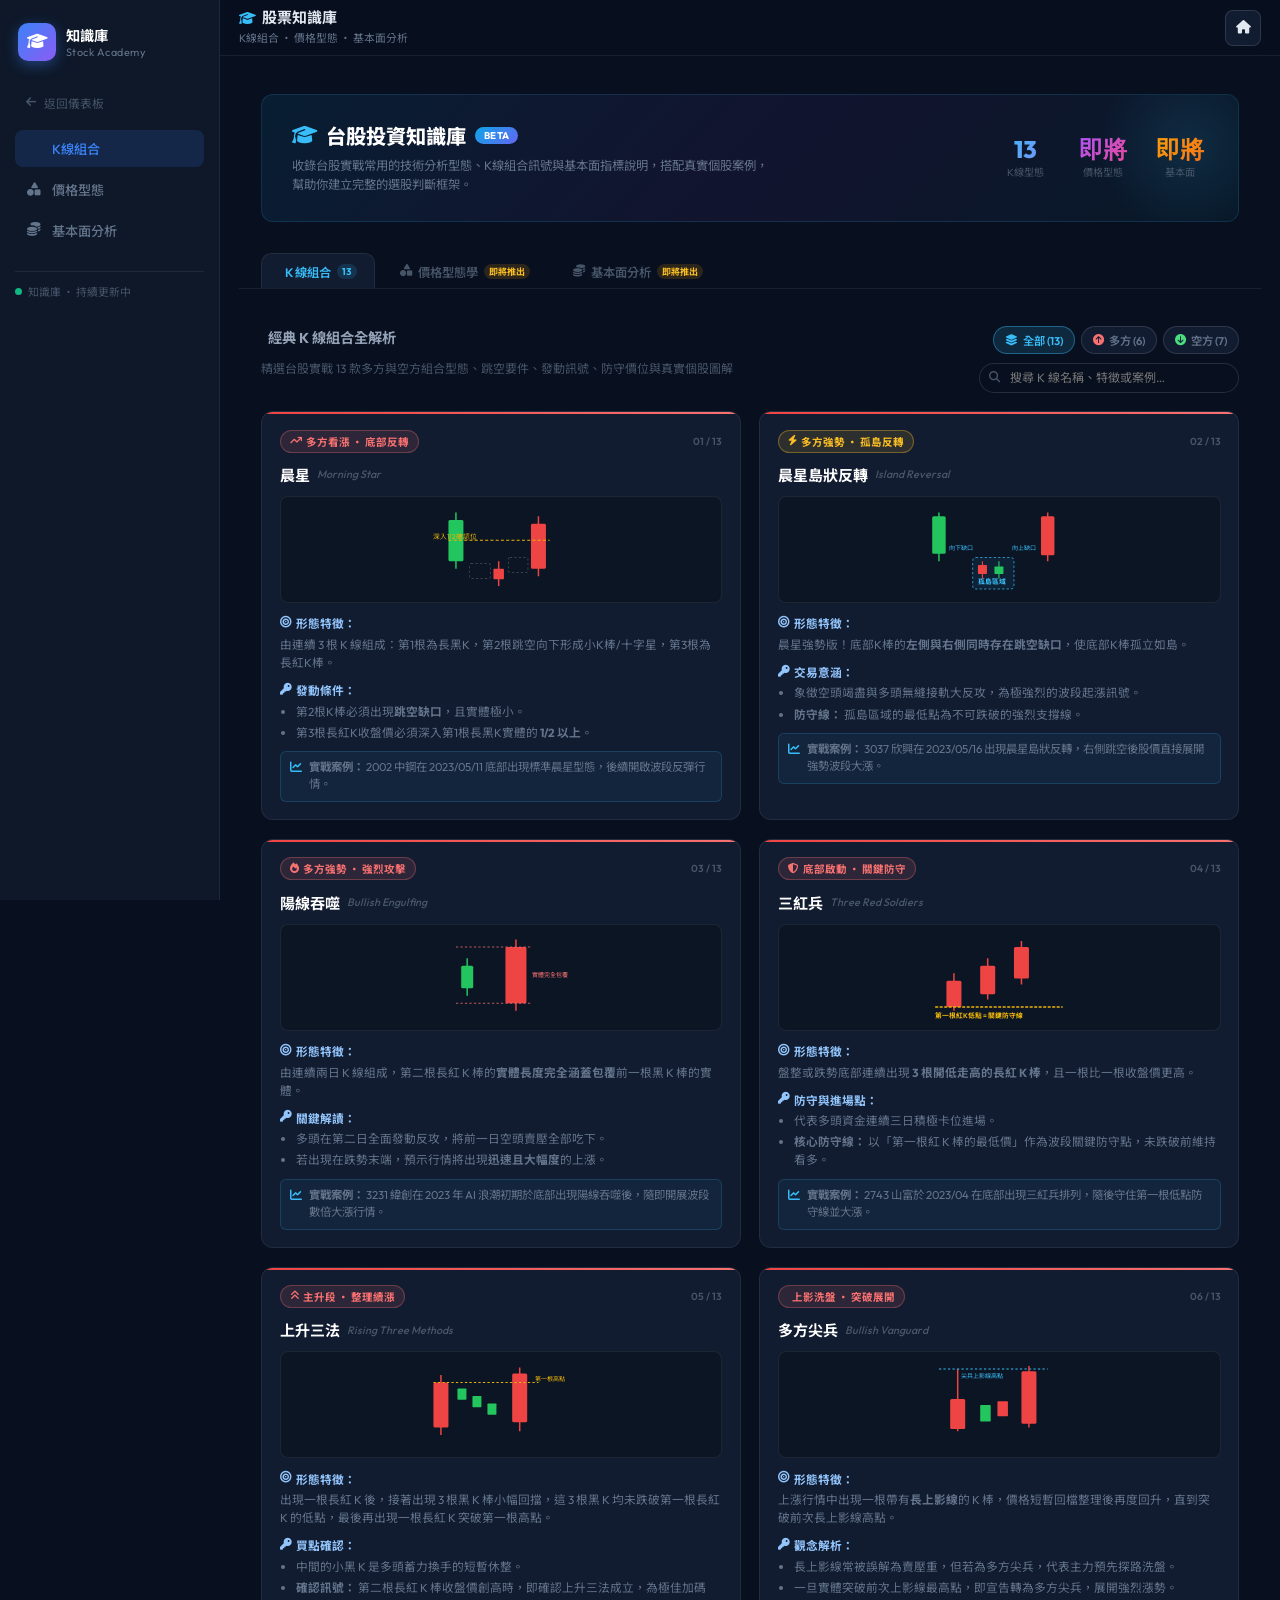
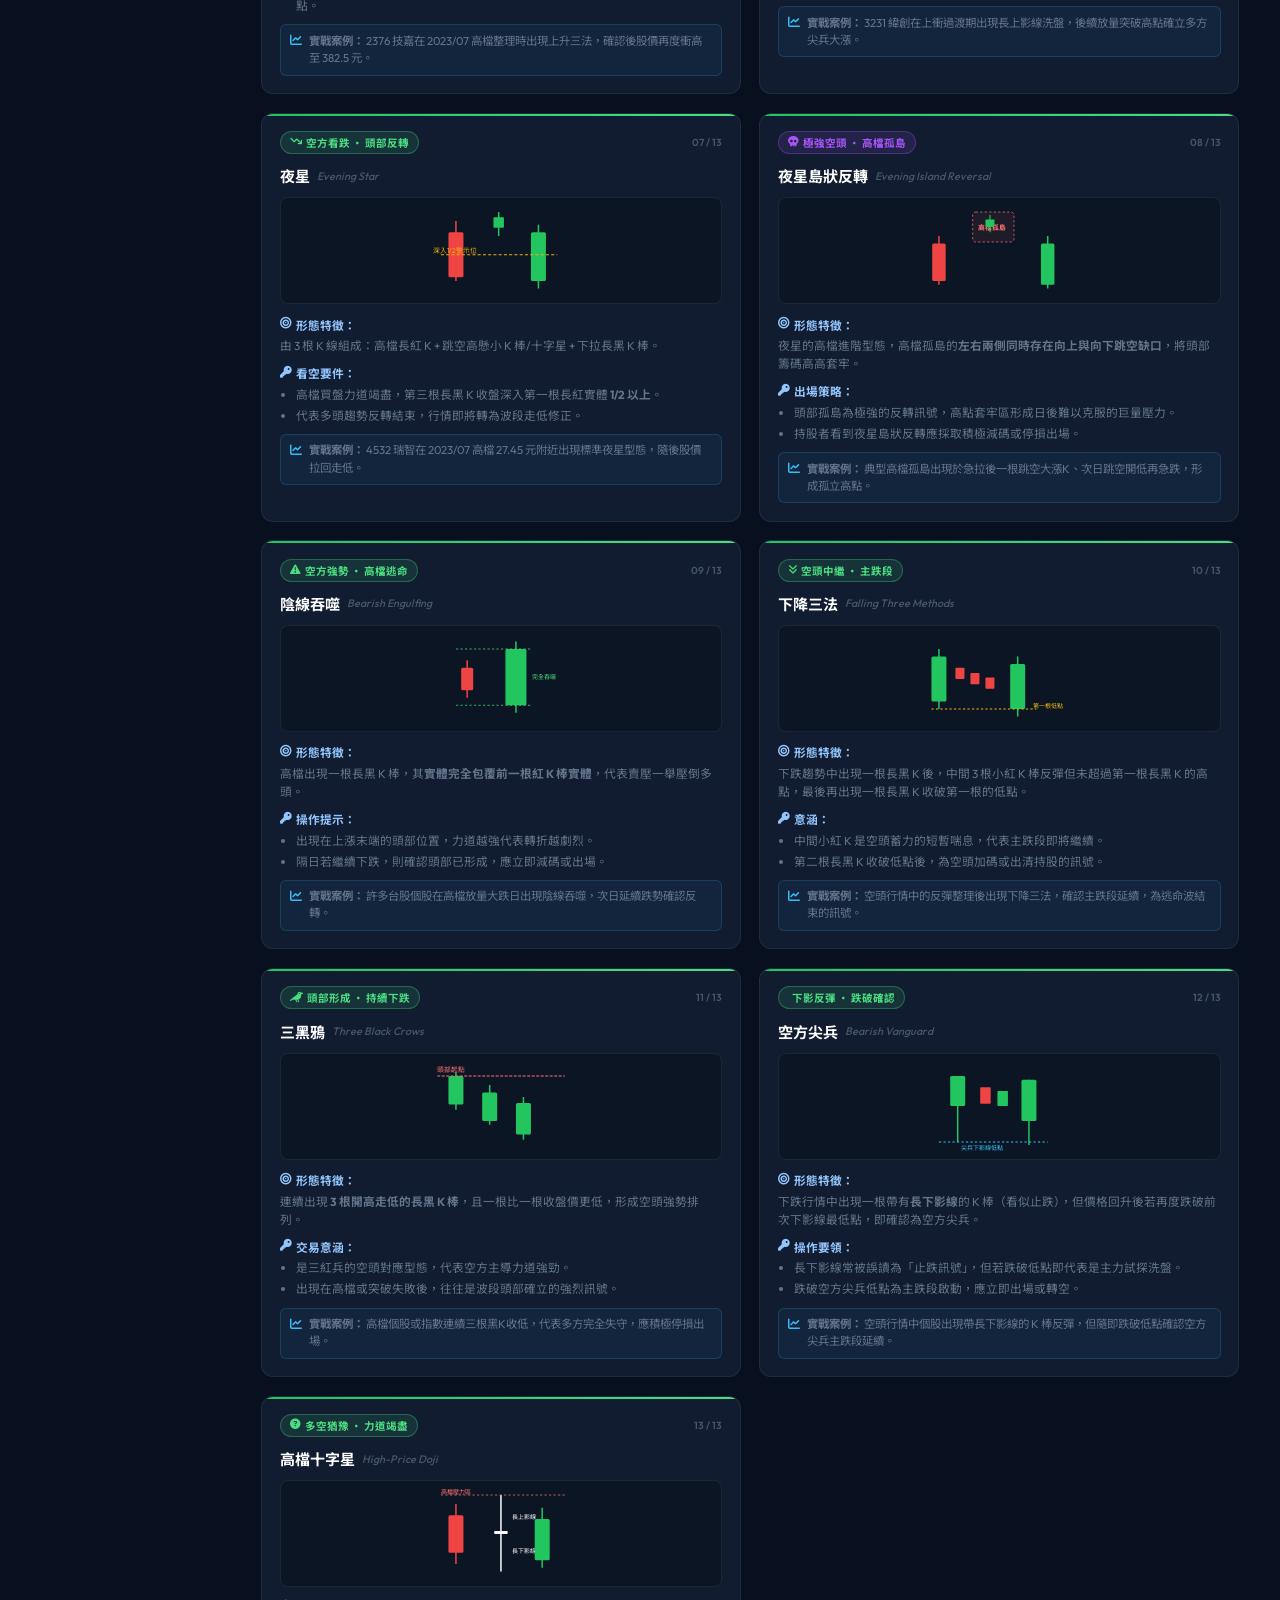
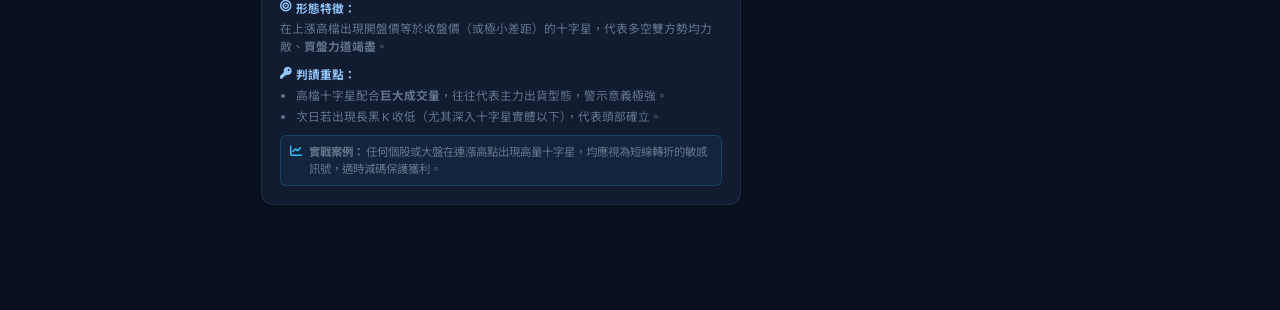
==== commit cd2f25ba: "feat: redesign knowledge.html with category tabs, hero banner, and extensible layout for future patt" ====
--- a/knowledge.html
+++ b/knowledge.html
@@ -3,10 +3,8 @@
 <head>
   <meta charset="UTF-8">
   <meta name="viewport" content="width=device-width, initial-scale=1.0, viewport-fit=cover">
-  <title>台股本益比分析儀表板</title>
-
-  <!-- SEO -->
-  <meta name="description" content="即時台股本益比、預估本益比、近4季TTM EPS與目前EPS倍數分析儀表板，支援PWA離線使用">
+  <title>股票知識庫 ‧ 台股本益比儀表板</title>
+  <meta name="description" content="台股實戰知識庫：K線組合全解析、價格型態學、基本面分析指引，精選多空型態圖解與台股案例">
 
   <!-- PWA -->
   <link rel="manifest" href="manifest.json">
@@ -14,7 +12,7 @@
   <meta name="mobile-web-app-capable" content="yes">
   <meta name="apple-mobile-web-app-capable" content="yes">
   <meta name="apple-mobile-web-app-status-bar-style" content="black-translucent">
-  <meta name="apple-mobile-web-app-title" content="台股本益比">
+  <meta name="apple-mobile-web-app-title" content="股票知識庫">
   <link rel="apple-touch-icon" href="icon-192.png">
 
   <!-- Fonts -->
@@ -23,18 +21,243 @@
   <link href="https://fonts.googleapis.com/css2?family=Noto+Sans+TC:wght@400;500;600;700&family=Outfit:wght@300;400;500;600;700;800&display=swap" rel="stylesheet">
   <link rel="stylesheet" href="https://cdnjs.cloudflare.com/ajax/libs/font-awesome/6.5.0/css/all.min.css">
   <link rel="stylesheet" href="styles.css">
-  <!-- Google Sign-In -->
-  <script src="https://accounts.google.com/gsi/client" async defer></script>
+  <style>
+    /* ── Knowledge Page Specific Overrides ── */
+    .topbar-title h1 { font-size: 1rem; }
+
+    /* Hero Banner */
+    .knowledge-hero {
+      background: linear-gradient(135deg, rgba(14,165,233,0.1) 0%, rgba(139,92,246,0.08) 50%, rgba(6,182,212,0.06) 100%);
+      border: 1px solid rgba(56,189,248,0.15);
+      border-radius: var(--radius);
+      padding: 1.75rem 2rem;
+      margin: 1.25rem 1.5rem 0;
+      display: flex;
+      align-items: center;
+      justify-content: space-between;
+      gap: 1.5rem;
+      flex-wrap: wrap;
+      position: relative;
+      overflow: hidden;
+    }
+    .knowledge-hero::before {
+      content: '';
+      position: absolute;
+      top: -40px; right: -40px;
+      width: 180px; height: 180px;
+      background: radial-gradient(circle, rgba(56,189,248,0.12) 0%, transparent 70%);
+      pointer-events: none;
+    }
+    .knowledge-hero-text { position: relative; z-index: 1; }
+    .knowledge-hero-text h2 {
+      font-size: 1.35rem;
+      font-weight: 800;
+      color: #fff;
+      margin-bottom: 0.4rem;
+      display: flex;
+      align-items: center;
+      gap: 0.6rem;
+    }
+    .knowledge-hero-text h2 .hero-badge {
+      font-size: 0.65rem;
+      background: linear-gradient(135deg, #0ea5e9, #6366f1);
+      color: #fff;
+      padding: 0.15rem 0.55rem;
+      border-radius: 20px;
+      font-weight: 700;
+      letter-spacing: 0.5px;
+      vertical-align: middle;
+    }
+    .knowledge-hero-text p {
+      font-size: 0.82rem;
+      color: var(--text-muted);
+      line-height: 1.6;
+      max-width: 480px;
+    }
+    .knowledge-hero-stats {
+      display: flex;
+      gap: 1.5rem;
+      flex-shrink: 0;
+      position: relative;
+      z-index: 1;
+    }
+    .hero-stat {
+      text-align: center;
+      min-width: 55px;
+    }
+    .hero-stat-num {
+      font-size: 1.6rem;
+      font-weight: 800;
+      font-family: 'Outfit', monospace;
+      line-height: 1;
+      background: linear-gradient(135deg, #38bdf8, #818cf8);
+      -webkit-background-clip: text;
+      -webkit-text-fill-color: transparent;
+      background-clip: text;
+    }
+    .hero-stat-label {
+      font-size: 0.68rem;
+      color: var(--text-dim);
+      margin-top: 0.25rem;
+    }
+
+    /* Category Tabs */
+    .knowledge-cat-tabs {
+      display: flex;
+      gap: 0.5rem;
+      padding: 1rem 1.5rem 0;
+      border-bottom: 1px solid var(--border);
+      overflow-x: auto;
+      -webkit-overflow-scrolling: touch;
+      scrollbar-width: none;
+    }
+    .knowledge-cat-tabs::-webkit-scrollbar { display: none; }
+
+    .cat-tab {
+      display: inline-flex;
+      align-items: center;
+      gap: 0.4rem;
+      padding: 0.55rem 1.1rem;
+      border-radius: 10px 10px 0 0;
+      font-size: 0.82rem;
+      font-weight: 600;
+      cursor: pointer;
+      border: 1px solid transparent;
+      border-bottom: none;
+      background: transparent;
+      color: var(--text-dim);
+      font-family: inherit;
+      transition: all 0.18s;
+      white-space: nowrap;
+      position: relative;
+      bottom: -1px;
+    }
+    .cat-tab:hover {
+      color: var(--text);
+      background: rgba(255,255,255,0.04);
+    }
+    .cat-tab.active {
+      background: var(--bg-card);
+      color: #38bdf8;
+      border-color: var(--border);
+      border-bottom-color: var(--bg-card);
+    }
+    .cat-tab .tab-count {
+      font-size: 0.65rem;
+      background: rgba(56,189,248,0.15);
+      color: #38bdf8;
+      padding: 0.05rem 0.38rem;
+      border-radius: 20px;
+      font-weight: 700;
+    }
+    .cat-tab:not(.active) .tab-count {
+      background: rgba(148,163,184,0.1);
+      color: var(--text-dim);
+    }
+    .cat-tab .tab-soon {
+      font-size: 0.6rem;
+      background: rgba(245,158,11,0.15);
+      color: #fbbf24;
+      padding: 0.05rem 0.35rem;
+      border-radius: 20px;
+      font-weight: 700;
+    }
+
+    /* Knowledge Content Panels */
+    .knowledge-panel { display: none; padding: 1.5rem; }
+    .knowledge-panel.active { display: block; }
+
+    /* K-line section inner styles — tighten padding as it's inside panel */
+    .knowledge-panel .knowledge-section {
+      padding: 0;
+      border-top: none;
+      margin-top: 0;
+    }
+    .knowledge-panel .knowledge-header-wrap {
+      margin-bottom: 1.25rem;
+    }
+
+    /* Coming Soon Panel */
+    .coming-soon-panel {
+      display: flex;
+      flex-direction: column;
+      align-items: center;
+      justify-content: center;
+      padding: 4rem 2rem;
+      gap: 1rem;
+      text-align: center;
+    }
+    .coming-soon-icon {
+      width: 72px; height: 72px;
+      border-radius: 20px;
+      display: flex; align-items: center; justify-content: center;
+      font-size: 1.8rem;
+      margin-bottom: 0.5rem;
+    }
+    .coming-soon-icon.pattern { background: rgba(168,85,247,0.12); color: #a855f7; border: 1px solid rgba(168,85,247,0.25); }
+    .coming-soon-icon.fundamental { background: rgba(245,158,11,0.12); color: #f59e0b; border: 1px solid rgba(245,158,11,0.25); }
+    .coming-soon-title {
+      font-size: 1.1rem;
+      font-weight: 700;
+      color: #fff;
+    }
+    .coming-soon-desc {
+      font-size: 0.82rem;
+      color: var(--text-muted);
+      line-height: 1.6;
+      max-width: 360px;
+    }
+    .coming-soon-chips {
+      display: flex;
+      gap: 0.5rem;
+      flex-wrap: wrap;
+      justify-content: center;
+      margin-top: 0.5rem;
+    }
+    .coming-soon-chip {
+      font-size: 0.72rem;
+      padding: 0.25rem 0.65rem;
+      border-radius: 20px;
+      border: 1px solid var(--border-2);
+      color: var(--text-dim);
+      background: var(--bg-card);
+    }
+
+    /* Sidebar: knowledge page shows back to dashboard link */
+    .sidebar-back-link {
+      display: flex;
+      align-items: center;
+      gap: 0.5rem;
+      font-size: 0.78rem;
+      color: var(--text-dim);
+      text-decoration: none;
+      padding: 0.5rem 0.75rem;
+      border-radius: var(--radius-sm);
+      transition: all 0.15s;
+      margin-bottom: 0.5rem;
+    }
+    .sidebar-back-link:hover {
+      color: var(--text);
+      background: var(--bg-hover);
+    }
+
+    @media (max-width: 767px) {
+      .knowledge-hero { margin: 0.75rem; padding: 1.25rem; flex-direction: column; gap: 1rem; }
+      .knowledge-hero-stats { gap: 1.25rem; }
+      .knowledge-cat-tabs { padding: 0.75rem 0.75rem 0; }
+      .knowledge-panel { padding: 0.85rem; }
+    }
+  </style>
 </head>
 <body>
 
   <!-- PWA Install Banner -->
   <div class="pwa-banner" id="pwaInstallBanner">
     <div class="pwa-banner-inner">
-      <div class="pwa-icon"><i class="fa-solid fa-chart-line"></i></div>
+      <div class="pwa-icon"><i class="fa-solid fa-book-open"></i></div>
       <div class="pwa-info">
-        <strong>安裝台股本益比 APP</strong>
-        <span>加入主畫面，離線也能快速開啟</span>
+        <strong>股票知識庫</strong>
+        <span>加入主畫面，隨時查閱K線知識</span>
       </div>
       <button class="pwa-btn-install" id="btnInstallPwa">安裝</button>
       <button class="pwa-btn-close" id="btnDismissPwa"><i class="fa-solid fa-xmark"></i></button>
@@ -43,72 +266,41 @@
 
   <div class="layout">
 
-    <!-- ── Sidebar (Desktop/Tablet) ───────────────────────────────── -->
+    <!-- ── Sidebar ───────────────────────────────── -->
     <aside class="sidebar" id="sidebar">
       <div class="sidebar-logo">
         <div class="logo-mark">
-          <i class="fa-solid fa-arrow-trend-up"></i>
+          <i class="fa-solid fa-graduation-cap"></i>
         </div>
         <div class="logo-text">
-          <span class="logo-title">台股本益比</span>
-          <span class="logo-sub">PE Dashboard</span>
+          <span class="logo-title">知識庫</span>
+          <span class="logo-sub">Stock Academy</span>
         </div>
       </div>
 
       <nav class="sidebar-nav">
-        <a class="nav-link" id="navLinkIndices" href="index.html#indices">
-          <i class="fa-solid fa-chart-area"></i>
-          <span>大盤指數</span>
+        <a class="sidebar-back-link" href="index.html">
+          <i class="fa-solid fa-arrow-left"></i>
+          <span>返回儀表板</span>
         </a>
-        <a class="nav-link" id="navLinkStocks" href="index.html#stocks">
-          <i class="fa-solid fa-table-list"></i>
-          <span>個股列表</span>
+        <a class="nav-link active" id="navTabKline" href="#" data-panel="panel-kline">
+          <i class="fa-solid fa-chart-candlestick"></i>
+          <span>K線組合</span>
         </a>
-        <a class="nav-link" id="navLinkMacro" href="index.html#macro-commodities">
-          <i class="fa-solid fa-earth-americas"></i>
-          <span>焦點商品與運價</span>
+        <a class="nav-link" id="navTabPattern" href="#" data-panel="panel-pattern">
+          <i class="fa-solid fa-shapes"></i>
+          <span>價格型態</span>
         </a>
-        <a class="nav-link" id="navLinkUsStocks" href="index.html#us-stocks">
-          <i class="fa-solid fa-globe"></i>
-          <span>美股個股</span>
-        </a>
-        <a class="nav-link active" id="navLinkKnowledge" href="#knowledge-kline">
-          <i class="fa-solid fa-graduation-cap"></i>
-          <span>K線組合知識</span>
-        </a>
-        <a class="nav-link" id="navLinkFormula" href="index.html#formula">
-          <i class="fa-solid fa-function"></i>
-          <span>計算說明</span>
+        <a class="nav-link" id="navTabFundamental" href="#" data-panel="panel-fundamental">
+          <i class="fa-solid fa-coins"></i>
+          <span>基本面分析</span>
         </a>
       </nav>
 
-      <div class="sidebar-actions">
-        <button class="sidebar-btn primary" id="sidebarBtnAdd">
-          <i class="fa-solid fa-plus"></i> 新增個股
-        </button>
-        <button class="sidebar-btn update-sidebar-btn" id="sidebarBtnUpdateAll" onclick="forceUpdateAllStocks()">
-          <i class="fa-solid fa-rotate"></i> 更新個股最新價格
-        </button>
-        <button class="sidebar-btn" id="sidebarBtnExport">
-          <i class="fa-solid fa-file-arrow-down"></i> 匯出 CSV
-        </button>
-        <button class="sidebar-btn" id="sidebarBtnSync" style="background:rgba(14,165,233,0.15); color:#38bdf8; border:1px solid rgba(56,189,248,0.25);">
-          <i class="fa-solid fa-cloud-arrow-up"></i> 同步本地個股至雲端
-        </button>
-      </div>
-
       <div class="sidebar-footer">
-        <div class="status-indicator" style="margin-bottom: 0.5rem;">
-          <span class="status-dot"></span>
-          <span id="sidebarStatusText">資料載入中…</span>
-        </div>
-        <div class="user-profile" id="userProfileSection" style="display:none; align-items:center; gap:0.5rem; padding-top:0.5rem; border-top:1px solid var(--border);">
-          <img id="userAvatar" src="" alt="User Avatar" style="width:28px; height:28px; border-radius:50%; object-fit:cover; border: 1px solid rgba(255,255,255,0.1);">
-          <div style="flex-grow:1; min-width:0;">
-            <div id="userName" style="font-size:0.75rem; font-weight:600; color:var(--text); white-space:nowrap; overflow:hidden; text-overflow:ellipsis;">User</div>
-            <div id="userEmail" style="font-size:0.62rem; color:var(--text-muted); white-space:nowrap; overflow:hidden; text-overflow:ellipsis;">user@gmail.com</div>
-          </div>
-          <button id="btnLogout" class="icon-btn" title="登出" style="padding:0.25rem; font-size:0.75rem; opacity:0.7; cursor:pointer; background:none; border:none; color:var(--text-muted);"><i class="fa-solid fa-right-from-bracket"></i></button>
+        <div class="status-indicator">
+          <span class="status-dot" style="background:#10b981;"></span>
+          <span style="font-size:0.72rem; color:var(--text-dim);">知識庫 ‧ 持續更新中</span>
         </div>
       </div>
     </aside>
@@ -122,599 +314,548 @@
           <i class="fa-solid fa-bars"></i>
         </button>
         <div class="topbar-title">
-          <h1>台股本益比分析</h1>
-          <span class="topbar-sub">即時本益比 ‧ EPS倍數 ‧ 財報推算</span>
+          <h1><i class="fa-solid fa-graduation-cap" style="color:#38bdf8;margin-right:0.4rem;font-size:0.9rem;"></i>股票知識庫</h1>
+          <span class="topbar-sub">K線組合 ‧ 價格型態 ‧ 基本面分析</span>
         </div>
         <div class="topbar-controls">
-          <button class="icon-btn" id="btnSyncTop" title="同步本地個股至雲端" style="color:#38bdf8;">
-            <i class="fa-solid fa-cloud-arrow-up"></i>
+          <a href="index.html" class="icon-btn" title="返回儀表板" style="text-decoration:none;">
+            <i class="fa-solid fa-house"></i>
+          </a>
+        </div>
+      </header>
+
+      <div class="content-scroll">
+
+        <!-- ── Hero Banner ──────────────────────────────────── -->
+        <div class="knowledge-hero">
+          <div class="knowledge-hero-text">
+            <h2>
+              <i class="fa-solid fa-graduation-cap" style="color:#38bdf8;"></i>
+              台股投資知識庫
+              <span class="hero-badge">BETA</span>
+            </h2>
+            <p>收錄台股實戰常用的技術分析型態、K線組合訊號與基本面指標說明，搭配真實個股案例，幫助你建立完整的選股判斷框架。</p>
+          </div>
+          <div class="knowledge-hero-stats">
+            <div class="hero-stat">
+              <div class="hero-stat-num">13</div>
+              <div class="hero-stat-label">K線型態</div>
+            </div>
+            <div class="hero-stat">
+              <div class="hero-stat-num" style="background:linear-gradient(135deg,#a855f7,#ec4899);-webkit-background-clip:text;-webkit-text-fill-color:transparent;background-clip:text;">即將</div>
+              <div class="hero-stat-label">價格型態</div>
+            </div>
+            <div class="hero-stat">
+              <div class="hero-stat-num" style="background:linear-gradient(135deg,#f59e0b,#f97316);-webkit-background-clip:text;-webkit-text-fill-color:transparent;background-clip:text;">即將</div>
+              <div class="hero-stat-label">基本面</div>
+            </div>
+          </div>
+        </div>
+
+        <!-- ── Category Tabs ──────────────────────────────────── -->
+        <div class="knowledge-cat-tabs" id="knowledgeCatTabs">
+          <button class="cat-tab active" data-panel="panel-kline">
+            <i class="fa-solid fa-chart-candlestick"></i>
+            K 線組合
+            <span class="tab-count">13</span>
           </button>
-          <button class="icon-btn" id="btnAddStockTop" title="新增個股">
-            <i class="fa-solid fa-plus"></i>
+          <button class="cat-tab" data-panel="panel-pattern">
+            <i class="fa-solid fa-shapes"></i>
+            價格型態學
+            <span class="tab-soon">即將推出</span>
           </button>
-          <button class="icon-btn" id="btnExportTop" title="匯出 CSV">
-            <i class="fa-solid fa-file-arrow-down"></i>
+          <button class="cat-tab" data-panel="panel-fundamental">
+            <i class="fa-solid fa-coins"></i>
+            基本面分析
+            <span class="tab-soon">即將推出</span>
           </button>
         </div>
-      </header>
-
-      <div class="content-scroll">
-
-        
-
-        
-
-        
-
-        
-
-        
+
+        <!-- ── Panel: K-Line ──────────────────────────────────── -->
+        <div class="knowledge-panel active" id="panel-kline">
+          <div class="knowledge-section" id="knowledge-kline">
+            <div class="knowledge-header-wrap">
+              <div>
+                <h2 class="section-title"><i class="fa-solid fa-chart-candlestick"></i> 經典 K 線組合全解析</h2>
+                <p class="knowledge-subtitle">精選台股實戰 13 款多方與空方組合型態、跳空要件、發動訊號、防守價位與真實個股圖解</p>
+              </div>
+              <div class="kline-controls">
+                <div class="kline-filter-group">
+                  <button class="kline-filter-btn active" data-filter="all"><i class="fa-solid fa-layer-group"></i> 全部 (13)</button>
+                  <button class="kline-filter-btn" data-filter="bullish"><i class="fa-solid fa-circle-arrow-up" style="color:#f87171;"></i> 多方 (6)</button>
+                  <button class="kline-filter-btn" data-filter="bearish"><i class="fa-solid fa-circle-arrow-down" style="color:#4ade80;"></i> 空方 (7)</button>
+                </div>
+                <div class="kline-search-wrap">
+                  <i class="fa-solid fa-magnifying-glass search-icon"></i>
+                  <input type="text" id="klineSearchInput" placeholder="搜尋 K 線名稱、特徵或案例…">
+                </div>
+              </div>
+            </div>
+
+            <div class="knowledge-grid" id="klineGrid">
+
+              <!-- 1. 晨星 Morning Star -->
+              <div class="kline-card" data-type="bullish" data-title="晨星 Morning Star 底部反轉 2002中鋼">
+                <div class="kline-card-header">
+                  <span class="kline-badge bullish"><i class="fa-solid fa-arrow-trend-up"></i> 多方看漲 ‧ 底部反轉</span>
+                  <span class="kline-number">01 / 13</span>
+                </div>
+                <h3 class="kline-card-title">晨星 <span class="en-name">Morning Star</span></h3>
+                <div class="kline-svg-wrap">
+                  <svg viewBox="0 0 200 120" class="kline-svg">
+                    <line x1="40" y1="10" x2="40" y2="85" stroke="#22c55e" stroke-width="2"/>
+                    <rect x="30" y="20" width="20" height="55" fill="#22c55e" rx="2"/>
+                    <rect x="58" y="78" width="28" height="20" fill="none" stroke="rgba(255,255,255,0.25)" stroke-dasharray="3,3" rx="2"/>
+                    <line x1="97" y1="75" x2="97" y2="108" stroke="#ef4444" stroke-width="2"/>
+                    <rect x="90" y="85" width="14" height="14" fill="#ef4444" rx="1"/>
+                    <rect x="110" y="70" width="26" height="20" fill="none" stroke="rgba(255,255,255,0.25)" stroke-dasharray="3,3" rx="2"/>
+                    <line x1="150" y1="15" x2="150" y2="95" stroke="#ef4444" stroke-width="2"/>
+                    <rect x="140" y="25" width="20" height="60" fill="#ef4444" rx="2"/>
+                    <line x1="30" y1="47" x2="165" y2="47" stroke="#eab308" stroke-width="1.5" stroke-dasharray="4,3"/>
+                    <text x="10" y="45" fill="#eab308" font-size="9">深入1/2確認位</text>
+                  </svg>
+                </div>
+                <div class="kline-info-body">
+                  <div class="info-block"><strong class="label"><i class="fa-solid fa-bullseye"></i> 形態特徵：</strong><p>由連續 3 根 K 線組成：第1根為長黑K，第2根跳空向下形成小K棒/十字星，第3根為長紅K棒。</p></div>
+                  <div class="info-block"><strong class="label"><i class="fa-solid fa-key"></i> 發動條件：</strong><ul><li>第2根K棒必須出現<strong>跳空缺口</strong>，且實體極小。</li><li>第3根長紅K收盤價必須深入第1根長黑K實體的 <strong>1/2 以上</strong>。</li></ul></div>
+                  <div class="case-study"><i class="fa-solid fa-chart-line icon"></i><span><strong>實戰案例：</strong> 2002 中鋼在 2023/05/11 底部出現標準晨星型態，後續開啟波段反彈行情。</span></div>
+                </div>
+              </div>
+
+              <!-- 2. 晨星島狀反轉 -->
+              <div class="kline-card" data-type="bullish" data-title="晨星島狀反轉 孤島反轉 缺口 3037欣興">
+                <div class="kline-card-header">
+                  <span class="kline-badge bullish-strong"><i class="fa-solid fa-bolt"></i> 多方強勢 ‧ 孤島反轉</span>
+                  <span class="kline-number">02 / 13</span>
+                </div>
+                <h3 class="kline-card-title">晨星島狀反轉 <span class="en-name">Island Reversal</span></h3>
+                <div class="kline-svg-wrap">
+                  <svg viewBox="0 0 220 120" class="kline-svg">
+                    <line x1="30" y1="10" x2="30" y2="75" stroke="#22c55e" stroke-width="2"/>
+                    <rect x="21" y="15" width="18" height="50" fill="#22c55e" rx="2"/>
+                    <rect x="75" y="70" width="55" height="42" fill="rgba(56,189,248,0.08)" stroke="#38bdf8" stroke-dasharray="3,3" rx="4"/>
+                    <text x="82" y="105" fill="#38bdf8" font-size="9" font-weight="bold">孤島區域</text>
+                    <line x1="88" y1="75" x2="88" y2="98" stroke="#ef4444" stroke-width="1.5"/>
+                    <rect x="82" y="80" width="12" height="12" fill="#ef4444" rx="1"/>
+                    <line x1="110" y1="75" x2="110" y2="98" stroke="#22c55e" stroke-width="1.5"/>
+                    <rect x="104" y="82" width="12" height="10" fill="#22c55e" rx="1"/>
+                    <line x1="175" y1="10" x2="175" y2="75" stroke="#ef4444" stroke-width="2"/>
+                    <rect x="166" y="15" width="18" height="52" fill="#ef4444" rx="2"/>
+                    <text x="44" y="60" fill="#38bdf8" font-size="8">向下缺口</text>
+                    <text x="128" y="60" fill="#38bdf8" font-size="8">向上缺口</text>
+                  </svg>
+                </div>
+                <div class="kline-info-body">
+                  <div class="info-block"><strong class="label"><i class="fa-solid fa-bullseye"></i> 形態特徵：</strong><p>晨星強勢版！底部K棒的<strong>左側與右側同時存在跳空缺口</strong>，使底部K棒孤立如島。</p></div>
+                  <div class="info-block"><strong class="label"><i class="fa-solid fa-key"></i> 交易意涵：</strong><ul><li>象徵空頭竭盡與多頭無縫接軌大反攻，為極強烈的波段起漲訊號。</li><li><strong>防守線：</strong> 孤島區域的最低點為不可跌破的強烈支撐線。</li></ul></div>
+                  <div class="case-study"><i class="fa-solid fa-chart-line icon"></i><span><strong>實戰案例：</strong> 3037 欣興在 2023/05/16 出現晨星島狀反轉，右側跳空後股價直接展開強勢波段大漲。</span></div>
+                </div>
+              </div>
+
+              <!-- 3. 陽線吞噬 -->
+              <div class="kline-card" data-type="bullish" data-title="陽線吞噬 Bullish Engulfing 多頭攻擊 3231緯創">
+                <div class="kline-card-header">
+                  <span class="kline-badge bullish"><i class="fa-solid fa-fire"></i> 多方強勢 ‧ 強烈攻擊</span>
+                  <span class="kline-number">03 / 13</span>
+                </div>
+                <h3 class="kline-card-title">陽線吞噬 <span class="en-name">Bullish Engulfing</span></h3>
+                <div class="kline-svg-wrap">
+                  <svg viewBox="0 0 200 120" class="kline-svg">
+                    <line x1="55" y1="35" x2="55" y2="85" stroke="#22c55e" stroke-width="2"/>
+                    <rect x="47" y="45" width="16" height="30" fill="#22c55e" rx="2"/>
+                    <line x1="120" y1="10" x2="120" y2="105" stroke="#ef4444" stroke-width="2"/>
+                    <rect x="106" y="20" width="28" height="75" fill="#ef4444" rx="2"/>
+                    <line x1="40" y1="20" x2="140" y2="20" stroke="#f87171" stroke-width="1" stroke-dasharray="3,3"/>
+                    <line x1="40" y1="95" x2="140" y2="95" stroke="#f87171" stroke-width="1" stroke-dasharray="3,3"/>
+                    <text x="142" y="60" fill="#f87171" font-size="8">實體完全包覆</text>
+                  </svg>
+                </div>
+                <div class="kline-info-body">
+                  <div class="info-block"><strong class="label"><i class="fa-solid fa-bullseye"></i> 形態特徵：</strong><p>由連續兩日 K 線組成，第二根長紅 K 棒的<strong>實體長度完全涵蓋包覆</strong>前一根黑 K 棒的實體。</p></div>
+                  <div class="info-block"><strong class="label"><i class="fa-solid fa-key"></i> 關鍵解讀：</strong><ul><li>多頭在第二日全面發動反攻，將前一日空頭賣壓全部吃下。</li><li>若出現在跌勢末端，預示行情將出現<strong>迅速且大幅度</strong>的上漲。</li></ul></div>
+                  <div class="case-study"><i class="fa-solid fa-chart-line icon"></i><span><strong>實戰案例：</strong> 3231 緯創在 2023 年 AI 浪潮初期於底部出現陽線吞噬後，隨即開展波段數倍大漲行情。</span></div>
+                </div>
+              </div>
+
+              <!-- 4. 三紅兵 -->
+              <div class="kline-card" data-type="bullish" data-title="三紅兵 Three Red Soldiers 底部啟動 2743山富">
+                <div class="kline-card-header">
+                  <span class="kline-badge bullish"><i class="fa-solid fa-shield-halved"></i> 底部啟動 ‧ 關鍵防守</span>
+                  <span class="kline-number">04 / 13</span>
+                </div>
+                <h3 class="kline-card-title">三紅兵 <span class="en-name">Three Red Soldiers</span></h3>
+                <div class="kline-svg-wrap">
+                  <svg viewBox="0 0 200 120" class="kline-svg">
+                    <line x1="40" y1="55" x2="40" y2="105" stroke="#ef4444" stroke-width="2"/>
+                    <rect x="30" y="65" width="20" height="35" fill="#ef4444" rx="2"/>
+                    <line x1="85" y1="35" x2="85" y2="90" stroke="#ef4444" stroke-width="2"/>
+                    <rect x="75" y="45" width="20" height="38" fill="#ef4444" rx="2"/>
+                    <line x1="130" y1="12" x2="130" y2="70" stroke="#ef4444" stroke-width="2"/>
+                    <rect x="120" y="20" width="20" height="42" fill="#ef4444" rx="2"/>
+                    <line x1="15" y1="100" x2="185" y2="100" stroke="#eab308" stroke-width="2" stroke-dasharray="4,2"/>
+                    <text x="15" y="114" fill="#eab308" font-size="9" font-weight="bold">第一根紅K低點 = 關鍵防守線</text>
+                  </svg>
+                </div>
+                <div class="kline-info-body">
+                  <div class="info-block"><strong class="label"><i class="fa-solid fa-bullseye"></i> 形態特徵：</strong><p>盤整或跌勢底部連續出現 <strong>3 根開低走高的長紅 K 棒</strong>，且一根比一根收盤價更高。</p></div>
+                  <div class="info-block"><strong class="label"><i class="fa-solid fa-key"></i> 防守與進場點：</strong><ul><li>代表多頭資金連續三日積極卡位進場。</li><li><strong>核心防守線：</strong> 以「第一根紅 K 棒的最低價」作為波段關鍵防守點，未跌破前維持看多。</li></ul></div>
+                  <div class="case-study"><i class="fa-solid fa-chart-line icon"></i><span><strong>實戰案例：</strong> 2743 山富於 2023/04 在底部出現三紅兵排列，隨後守住第一根低點防守線並大漲。</span></div>
+                </div>
+              </div>
+
+              <!-- 5. 上升三法 -->
+              <div class="kline-card" data-type="bullish" data-title="上升三法 Rising Three Methods 主升段 2376技嘉">
+                <div class="kline-card-header">
+                  <span class="kline-badge bullish"><i class="fa-solid fa-angles-up"></i> 主升段 ‧ 整理續漲</span>
+                  <span class="kline-number">05 / 13</span>
+                </div>
+                <h3 class="kline-card-title">上升三法 <span class="en-name">Rising Three Methods</span></h3>
+                <div class="kline-svg-wrap">
+                  <svg viewBox="0 0 220 120" class="kline-svg">
+                    <line x1="30" y1="20" x2="30" y2="100" stroke="#ef4444" stroke-width="2"/>
+                    <rect x="20" y="30" width="20" height="60" fill="#ef4444" rx="2"/>
+                    <rect x="52" y="38" width="12" height="15" fill="#22c55e" rx="1"/>
+                    <rect x="72" y="48" width="12" height="15" fill="#22c55e" rx="1"/>
+                    <rect x="92" y="58" width="12" height="15" fill="#22c55e" rx="1"/>
+                    <line x1="135" y1="10" x2="135" y2="95" stroke="#ef4444" stroke-width="2"/>
+                    <rect x="125" y="18" width="20" height="65" fill="#ef4444" rx="2"/>
+                    <line x1="20" y1="30" x2="160" y2="30" stroke="#eab308" stroke-width="1.5" stroke-dasharray="3,3"/>
+                    <text x="155" y="28" fill="#eab308" font-size="8">第一根高點</text>
+                  </svg>
+                </div>
+                <div class="kline-info-body">
+                  <div class="info-block"><strong class="label"><i class="fa-solid fa-bullseye"></i> 形態特徵：</strong><p>出現一根長紅 K 後，接著出現 3 根黑 K 棒小幅回擋，這 3 根黑 K 均未跌破第一根長紅 K 的低點，最後再出現一根長紅 K 突破第一根高點。</p></div>
+                  <div class="info-block"><strong class="label"><i class="fa-solid fa-key"></i> 買點確認：</strong><ul><li>中間的小黑 K 是多頭蓄力換手的短暫休整。</li><li><strong>確認訊號：</strong> 第二根長紅 K 棒收盤價創高時，即確認上升三法成立，為極佳加碼點。</li></ul></div>
+                  <div class="case-study"><i class="fa-solid fa-chart-line icon"></i><span><strong>實戰案例：</strong> 2376 技嘉在 2023/07 高檔整理時出現上升三法，確認後股價再度衝高至 382.5 元。</span></div>
+                </div>
+              </div>
+
+              <!-- 6. 多方尖兵 -->
+              <div class="kline-card" data-type="bullish" data-title="多方尖兵 長上影線 突破高點 3231緯創">
+                <div class="kline-card-header">
+                  <span class="kline-badge bullish"><i class="fa-solid fa-crosshair"></i> 上影洗盤 ‧ 突破展開</span>
+                  <span class="kline-number">06 / 13</span>
+                </div>
+                <h3 class="kline-card-title">多方尖兵 <span class="en-name">Bullish Vanguard</span></h3>
+                <div class="kline-svg-wrap">
+                  <svg viewBox="0 0 200 120" class="kline-svg">
+                    <line x1="45" y1="12" x2="45" y2="95" stroke="#ef4444" stroke-width="2"/>
+                    <rect x="35" y="52" width="20" height="40" fill="#ef4444" rx="2"/>
+                    <line x1="20" y1="12" x2="165" y2="12" stroke="#38bdf8" stroke-width="1.5" stroke-dasharray="3,3"/>
+                    <text x="50" y="24" fill="#38bdf8" font-size="8">尖兵上影線高點</text>
+                    <rect x="75" y="60" width="14" height="22" fill="#22c55e" rx="1"/>
+                    <rect x="98" y="55" width="14" height="20" fill="#ef4444" rx="1"/>
+                    <line x1="140" y1="8" x2="140" y2="90" stroke="#ef4444" stroke-width="2"/>
+                    <rect x="130" y="15" width="20" height="70" fill="#ef4444" rx="2"/>
+                  </svg>
+                </div>
+                <div class="kline-info-body">
+                  <div class="info-block"><strong class="label"><i class="fa-solid fa-bullseye"></i> 形態特徵：</strong><p>上漲行情中出現一根帶有<strong>長上影線</strong>的 K 棒，價格短暫回檔整理後再度回升，直到突破前次長上影線高點。</p></div>
+                  <div class="info-block"><strong class="label"><i class="fa-solid fa-key"></i> 觀念解析：</strong><ul><li>長上影線常被誤解為賣壓重，但若為多方尖兵，代表主力預先探路洗盤。</li><li>一旦實體突破前次上影線最高點，即宣告轉為多方尖兵，展開強烈漲勢。</li></ul></div>
+                  <div class="case-study"><i class="fa-solid fa-chart-line icon"></i><span><strong>實戰案例：</strong> 3231 緯創在上衝過渡期出現長上影線洗盤，後續放量突破高點確立多方尖兵大漲。</span></div>
+                </div>
+              </div>
+
+              <!-- 7. 夜星 -->
+              <div class="kline-card" data-type="bearish" data-title="夜星 Evening Star 頭部反轉 看跌 4532瑞智">
+                <div class="kline-card-header">
+                  <span class="kline-badge bearish"><i class="fa-solid fa-arrow-trend-down"></i> 空方看跌 ‧ 頭部反轉</span>
+                  <span class="kline-number">07 / 13</span>
+                </div>
+                <h3 class="kline-card-title">夜星 <span class="en-name">Evening Star</span></h3>
+                <div class="kline-svg-wrap">
+                  <svg viewBox="0 0 200 120" class="kline-svg">
+                    <line x1="40" y1="20" x2="40" y2="100" stroke="#ef4444" stroke-width="2"/>
+                    <rect x="30" y="35" width="20" height="60" fill="#ef4444" rx="2"/>
+                    <line x1="97" y1="8" x2="97" y2="40" stroke="#22c55e" stroke-width="2"/>
+                    <rect x="90" y="15" width="14" height="14" fill="#22c55e" rx="1"/>
+                    <line x1="150" y1="25" x2="150" y2="110" stroke="#22c55e" stroke-width="2"/>
+                    <rect x="140" y="35" width="20" height="65" fill="#22c55e" rx="2"/>
+                    <line x1="20" y1="65" x2="175" y2="65" stroke="#eab308" stroke-width="1.5" stroke-dasharray="4,3"/>
+                    <text x="10" y="62" fill="#eab308" font-size="9">深入1/2警示位</text>
+                  </svg>
+                </div>
+                <div class="kline-info-body">
+                  <div class="info-block"><strong class="label"><i class="fa-solid fa-bullseye"></i> 形態特徵：</strong><p>由 3 根 K 線組成：高檔長紅 K + 跳空高懸小 K 棒/十字星 + 下拉長黑 K 棒。</p></div>
+                  <div class="info-block"><strong class="label"><i class="fa-solid fa-key"></i> 看空要件：</strong><ul><li>高檔買盤力道竭盡，第三根長黑 K 收盤深入第一根長紅實體 <strong>1/2 以上</strong>。</li><li>代表多頭趨勢反轉結束，行情即將轉為波段走低修正。</li></ul></div>
+                  <div class="case-study"><i class="fa-solid fa-chart-line icon"></i><span><strong>實戰案例：</strong> 4532 瑞智在 2023/07 高檔 27.45 元附近出現標準夜星型態，隨後股價拉回走低。</span></div>
+                </div>
+              </div>
+
+              <!-- 8. 夜星島狀反轉 -->
+              <div class="kline-card" data-type="bearish" data-title="夜星島狀反轉 高檔孤島 崩跌型態">
+                <div class="kline-card-header">
+                  <span class="kline-badge bearish-strong"><i class="fa-solid fa-skull"></i> 極強空頭 ‧ 高檔孤島</span>
+                  <span class="kline-number">08 / 13</span>
+                </div>
+                <h3 class="kline-card-title">夜星島狀反轉 <span class="en-name">Evening Island Reversal</span></h3>
+                <div class="kline-svg-wrap">
+                  <svg viewBox="0 0 220 120" class="kline-svg">
+                    <line x1="30" y1="40" x2="30" y2="105" stroke="#ef4444" stroke-width="2"/>
+                    <rect x="21" y="50" width="18" height="50" fill="#ef4444" rx="2"/>
+                    <rect x="75" y="8" width="55" height="40" fill="rgba(248,113,113,0.08)" stroke="#f87171" stroke-dasharray="3,3" rx="4"/>
+                    <text x="82" y="32" fill="#f87171" font-size="9" font-weight="bold">高檔孤島</text>
+                    <line x1="98" y1="12" x2="98" y2="35" stroke="#22c55e" stroke-width="1.5"/>
+                    <rect x="92" y="18" width="12" height="10" fill="#22c55e" rx="1"/>
+                    <line x1="175" y1="40" x2="175" y2="110" stroke="#22c55e" stroke-width="2"/>
+                    <rect x="166" y="50" width="18" height="55" fill="#22c55e" rx="2"/>
+                  </svg>
+                </div>
+                <div class="kline-info-body">
+                  <div class="info-block"><strong class="label"><i class="fa-solid fa-bullseye"></i> 形態特徵：</strong><p>夜星的高檔進階型態，高檔孤島的<strong>左右兩側同時存在向上與向下跳空缺口</strong>，將頭部籌碼高高套牢。</p></div>
+                  <div class="info-block"><strong class="label"><i class="fa-solid fa-key"></i> 出場策略：</strong><ul><li>頭部孤島為極強的反轉訊號，高點套牢區形成日後難以克服的巨量壓力。</li><li>持股者看到夜星島狀反轉應採取積極減碼或停損出場。</li></ul></div>
+                  <div class="case-study"><i class="fa-solid fa-chart-line icon"></i><span><strong>實戰案例：</strong> 典型高檔孤島出現於急拉後一根跳空大漲K、次日跳空開低再急跌，形成孤立高點。</span></div>
+                </div>
+              </div>
+
+              <!-- 9. 陰線吞噬 -->
+              <div class="kline-card" data-type="bearish" data-title="陰線吞噬 Bearish Engulfing 頭部反轉 高檔逃命">
+                <div class="kline-card-header">
+                  <span class="kline-badge bearish"><i class="fa-solid fa-triangle-exclamation"></i> 空方強勢 ‧ 高檔逃命</span>
+                  <span class="kline-number">09 / 13</span>
+                </div>
+                <h3 class="kline-card-title">陰線吞噬 <span class="en-name">Bearish Engulfing</span></h3>
+                <div class="kline-svg-wrap">
+                  <svg viewBox="0 0 200 120" class="kline-svg">
+                    <line x1="55" y1="35" x2="55" y2="85" stroke="#ef4444" stroke-width="2"/>
+                    <rect x="47" y="45" width="16" height="30" fill="#ef4444" rx="2"/>
+                    <line x1="120" y1="10" x2="120" y2="105" stroke="#22c55e" stroke-width="2"/>
+                    <rect x="106" y="20" width="28" height="75" fill="#22c55e" rx="2"/>
+                    <line x1="40" y1="20" x2="140" y2="20" stroke="#4ade80" stroke-width="1" stroke-dasharray="3,3"/>
+                    <line x1="40" y1="95" x2="140" y2="95" stroke="#4ade80" stroke-width="1" stroke-dasharray="3,3"/>
+                    <text x="142" y="60" fill="#4ade80" font-size="8">完全吞噬</text>
+                  </svg>
+                </div>
+                <div class="kline-info-body">
+                  <div class="info-block"><strong class="label"><i class="fa-solid fa-bullseye"></i> 形態特徵：</strong><p>高檔出現一根長黑 K 棒，其<strong>實體完全包覆前一根紅 K 棒實體</strong>，代表賣壓一舉壓倒多頭。</p></div>
+                  <div class="info-block"><strong class="label"><i class="fa-solid fa-key"></i> 操作提示：</strong><ul><li>出現在上漲末端的頭部位置，力道越強代表轉折越劇烈。</li><li>隔日若繼續下跌，則確認頭部已形成，應立即減碼或出場。</li></ul></div>
+                  <div class="case-study"><i class="fa-solid fa-chart-line icon"></i><span><strong>實戰案例：</strong> 許多台股個股在高檔放量大跌日出現陰線吞噬，次日延續跌勢確認反轉。</span></div>
+                </div>
+              </div>
+
+              <!-- 10. 下降三法 -->
+              <div class="kline-card" data-type="bearish" data-title="下降三法 Falling Three Methods 主跌段 空頭中繼">
+                <div class="kline-card-header">
+                  <span class="kline-badge bearish"><i class="fa-solid fa-angles-down"></i> 空頭中繼 ‧ 主跌段</span>
+                  <span class="kline-number">10 / 13</span>
+                </div>
+                <h3 class="kline-card-title">下降三法 <span class="en-name">Falling Three Methods</span></h3>
+                <div class="kline-svg-wrap">
+                  <svg viewBox="0 0 220 120" class="kline-svg">
+                    <line x1="30" y1="20" x2="30" y2="100" stroke="#22c55e" stroke-width="2"/>
+                    <rect x="20" y="30" width="20" height="60" fill="#22c55e" rx="2"/>
+                    <rect x="52" y="45" width="12" height="15" fill="#ef4444" rx="1"/>
+                    <rect x="72" y="52" width="12" height="15" fill="#ef4444" rx="1"/>
+                    <rect x="92" y="58" width="12" height="15" fill="#ef4444" rx="1"/>
+                    <line x1="135" y1="30" x2="135" y2="110" stroke="#22c55e" stroke-width="2"/>
+                    <rect x="125" y="40" width="20" height="60" fill="#22c55e" rx="2"/>
+                    <line x1="20" y1="100" x2="160" y2="100" stroke="#eab308" stroke-width="1.5" stroke-dasharray="3,3"/>
+                    <text x="155" y="98" fill="#eab308" font-size="8">第一根低點</text>
+                  </svg>
+                </div>
+                <div class="kline-info-body">
+                  <div class="info-block"><strong class="label"><i class="fa-solid fa-bullseye"></i> 形態特徵：</strong><p>下跌趨勢中出現一根長黑 K 後，中間 3 根小紅 K 棒反彈但未超過第一根長黑 K 的高點，最後再出現一根長黑 K 收破第一根的低點。</p></div>
+                  <div class="info-block"><strong class="label"><i class="fa-solid fa-key"></i> 意涵：</strong><ul><li>中間小紅 K 是空頭蓄力的短暫喘息，代表主跌段即將繼續。</li><li>第二根長黑 K 收破低點後，為空頭加碼或出清持股的訊號。</li></ul></div>
+                  <div class="case-study"><i class="fa-solid fa-chart-line icon"></i><span><strong>實戰案例：</strong> 空頭行情中的反彈整理後出現下降三法，確認主跌段延續，為逃命波結束的訊號。</span></div>
+                </div>
+              </div>
+
+              <!-- 11. 三黑鴉 -->
+              <div class="kline-card" data-type="bearish" data-title="三黑鴉 Three Black Crows 頭部持續下跌">
+                <div class="kline-card-header">
+                  <span class="kline-badge bearish"><i class="fa-solid fa-crow"></i> 頭部形成 ‧ 持續下跌</span>
+                  <span class="kline-number">11 / 13</span>
+                </div>
+                <h3 class="kline-card-title">三黑鴉 <span class="en-name">Three Black Crows</span></h3>
+                <div class="kline-svg-wrap">
+                  <svg viewBox="0 0 200 120" class="kline-svg">
+                    <line x1="40" y1="15" x2="40" y2="65" stroke="#22c55e" stroke-width="2"/>
+                    <rect x="30" y="20" width="20" height="38" fill="#22c55e" rx="2"/>
+                    <line x1="85" y1="32" x2="85" y2="85" stroke="#22c55e" stroke-width="2"/>
+                    <rect x="75" y="42" width="20" height="38" fill="#22c55e" rx="2"/>
+                    <line x1="130" y1="48" x2="130" y2="105" stroke="#22c55e" stroke-width="2"/>
+                    <rect x="120" y="56" width="20" height="42" fill="#22c55e" rx="2"/>
+                    <line x1="15" y1="20" x2="185" y2="20" stroke="#f87171" stroke-width="1.5" stroke-dasharray="4,2"/>
+                    <text x="15" y="15" fill="#f87171" font-size="9">頭部起點</text>
+                  </svg>
+                </div>
+                <div class="kline-info-body">
+                  <div class="info-block"><strong class="label"><i class="fa-solid fa-bullseye"></i> 形態特徵：</strong><p>連續出現 <strong>3 根開高走低的長黑 K 棒</strong>，且一根比一根收盤價更低，形成空頭強勢排列。</p></div>
+                  <div class="info-block"><strong class="label"><i class="fa-solid fa-key"></i> 交易意涵：</strong><ul><li>是三紅兵的空頭對應型態，代表空方主導力道強勁。</li><li>出現在高檔或突破失敗後，往往是波段頭部確立的強烈訊號。</li></ul></div>
+                  <div class="case-study"><i class="fa-solid fa-chart-line icon"></i><span><strong>實戰案例：</strong> 高檔個股或指數連續三根黑K收低，代表多方完全失守，應積極停損出場。</span></div>
+                </div>
+              </div>
+
+              <!-- 12. 空方尖兵 -->
+              <div class="kline-card" data-type="bearish" data-title="空方尖兵 長下影線 跌破低點 主跌段">
+                <div class="kline-card-header">
+                  <span class="kline-badge bearish"><i class="fa-solid fa-crosshair"></i> 下影反彈 ‧ 跌破確認</span>
+                  <span class="kline-number">12 / 13</span>
+                </div>
+                <h3 class="kline-card-title">空方尖兵 <span class="en-name">Bearish Vanguard</span></h3>
+                <div class="kline-svg-wrap">
+                  <svg viewBox="0 0 200 120" class="kline-svg">
+                    <line x1="45" y1="20" x2="45" y2="108" stroke="#22c55e" stroke-width="2"/>
+                    <rect x="35" y="20" width="20" height="40" fill="#22c55e" rx="2"/>
+                    <line x1="20" y1="108" x2="165" y2="108" stroke="#38bdf8" stroke-width="1.5" stroke-dasharray="3,3"/>
+                    <text x="50" y="118" fill="#38bdf8" font-size="8">尖兵下影線低點</text>
+                    <rect x="75" y="35" width="14" height="22" fill="#ef4444" rx="1"/>
+                    <rect x="98" y="40" width="14" height="20" fill="#22c55e" rx="1"/>
+                    <line x1="140" y1="25" x2="140" y2="112" stroke="#22c55e" stroke-width="2"/>
+                    <rect x="130" y="25" width="20" height="55" fill="#22c55e" rx="2"/>
+                  </svg>
+                </div>
+                <div class="kline-info-body">
+                  <div class="info-block"><strong class="label"><i class="fa-solid fa-bullseye"></i> 形態特徵：</strong><p>下跌行情中出現一根帶有<strong>長下影線</strong>的 K 棒（看似止跌），但價格回升後若再度跌破前次下影線最低點，即確認為空方尖兵。</p></div>
+                  <div class="info-block"><strong class="label"><i class="fa-solid fa-key"></i> 操作要領：</strong><ul><li>長下影線常被誤讀為「止跌訊號」，但若跌破低點即代表是主力試探洗盤。</li><li>跌破空方尖兵低點為主跌段啟動，應立即出場或轉空。</li></ul></div>
+                  <div class="case-study"><i class="fa-solid fa-chart-line icon"></i><span><strong>實戰案例：</strong> 空頭行情中個股出現帶長下影線的 K 棒反彈，但隨即跌破低點確認空方尖兵主跌段延續。</span></div>
+                </div>
+              </div>
+
+              <!-- 13. 高檔十字星 -->
+              <div class="kline-card" data-type="bearish" data-title="十字星 Doji 高檔猶豫 多空轉折 力道竭盡">
+                <div class="kline-card-header">
+                  <span class="kline-badge bearish"><i class="fa-solid fa-circle-question"></i> 多空猶豫 ‧ 力道竭盡</span>
+                  <span class="kline-number">13 / 13</span>
+                </div>
+                <h3 class="kline-card-title">高檔十字星 <span class="en-name">High-Price Doji</span></h3>
+                <div class="kline-svg-wrap">
+                  <svg viewBox="0 0 200 120" class="kline-svg">
+                    <line x1="40" y1="20" x2="40" y2="100" stroke="#ef4444" stroke-width="2"/>
+                    <rect x="30" y="35" width="20" height="50" fill="#ef4444" rx="2"/>
+                    <line x1="100" y1="8" x2="100" y2="110" stroke="#f9fafb" stroke-width="2"/>
+                    <rect x="91" y="56" width="18" height="4" fill="#f9fafb" rx="1"/>
+                    <text x="115" y="40" fill="#f9fafb" font-size="8">長上影線</text>
+                    <text x="115" y="85" fill="#f9fafb" font-size="8">長下影線</text>
+                    <line x1="155" y1="25" x2="155" y2="105" stroke="#22c55e" stroke-width="2"/>
+                    <rect x="145" y="40" width="20" height="55" fill="#22c55e" rx="2"/>
+                    <line x1="20" y1="8" x2="185" y2="8" stroke="#f87171" stroke-width="1" stroke-dasharray="3,3"/>
+                    <text x="20" y="6" fill="#f87171" font-size="8">高檔壓力區</text>
+                  </svg>
+                </div>
+                <div class="kline-info-body">
+                  <div class="info-block"><strong class="label"><i class="fa-solid fa-bullseye"></i> 形態特徵：</strong><p>在上漲高檔出現開盤價等於收盤價（或極小差距）的十字星，代表多空雙方勢均力敵、<strong>買盤力道竭盡</strong>。</p></div>
+                  <div class="info-block"><strong class="label"><i class="fa-solid fa-key"></i> 判讀重點：</strong><ul><li>高檔十字星配合<strong>巨大成交量</strong>，往往代表主力出貨型態，警示意義極強。</li><li>次日若出現長黑 K 收低（尤其深入十字星實體以下），代表頭部確立。</li></ul></div>
+                  <div class="case-study"><i class="fa-solid fa-chart-line icon"></i><span><strong>實戰案例：</strong> 任何個股或大盤在連漲高點出現高量十字星，均應視為短線轉折的敏感訊號，適時減碼保護獲利。</span></div>
+                </div>
+              </div>
+
+            </div><!-- /knowledge-grid -->
+          </div><!-- /knowledge-section -->
+        </div><!-- /panel-kline -->
+
+        <!-- ── Panel: Price Pattern ──────────────────────────────────── -->
+        <div class="knowledge-panel" id="panel-pattern">
+          <div class="coming-soon-panel">
+            <div class="coming-soon-icon pattern">
+              <i class="fa-solid fa-shapes"></i>
+            </div>
+            <div class="coming-soon-title">價格型態學 即將推出</div>
+            <div class="coming-soon-desc">
+              預計收錄頭肩頂/底、雙頂/雙底、旗形、楔形、三角收斂、箱型突破等 10+ 種經典型態，附台股實戰圖解說明。
+            </div>
+            <div class="coming-soon-chips">
+              <span class="coming-soon-chip">頭肩頂 / 底</span>
+              <span class="coming-soon-chip">雙頂 / 雙底</span>
+              <span class="coming-soon-chip">旗形</span>
+              <span class="coming-soon-chip">楔形</span>
+              <span class="coming-soon-chip">三角收斂</span>
+              <span class="coming-soon-chip">箱型突破</span>
+              <span class="coming-soon-chip">W底 / M頭</span>
+            </div>
+          </div>
+        </div><!-- /panel-pattern -->
+
+        <!-- ── Panel: Fundamental ──────────────────────────────────── -->
+        <div class="knowledge-panel" id="panel-fundamental">
+          <div class="coming-soon-panel">
+            <div class="coming-soon-icon fundamental">
+              <i class="fa-solid fa-coins"></i>
+            </div>
+            <div class="coming-soon-title">基本面分析指引 即將推出</div>
+            <div class="coming-soon-desc">
+              預計涵蓋 P/E、P/B、ROE、EPS 成長率、股息殖利率等核心指標解析，搭配台股產業特性說明與選股框架建立。
+            </div>
+            <div class="coming-soon-chips">
+              <span class="coming-soon-chip">P/E 本益比</span>
+              <span class="coming-soon-chip">P/B 股價淨值比</span>
+              <span class="coming-soon-chip">ROE 股東權益報酬率</span>
+              <span class="coming-soon-chip">EPS 成長率</span>
+              <span class="coming-soon-chip">股息殖利率</span>
+              <span class="coming-soon-chip">自由現金流</span>
+            </div>
+          </div>
+        </div><!-- /panel-fundamental -->
 
       </div><!-- /content-scroll -->
     </div><!-- /main-area -->
   </div><!-- /layout -->
 
-  <!-- Mobile Bottom Nav -->
-  <nav class="bottom-nav" id="bottomNav">
-    <button class="bnav-item active" id="navHome">
-      <i class="fa-solid fa-house"></i>
-      <span>首頁</span>
-    </button>
-    <button class="bnav-item" id="navDate">
-      <i class="fa-regular fa-calendar-days"></i>
-      <span>日期</span>
-    </button>
-    <button class="bnav-item bnav-fab" id="navAdd">
-      <i class="fa-solid fa-plus"></i>
-    </button>
-    <button class="bnav-item" id="navExportMobile">
-      <i class="fa-solid fa-file-arrow-down"></i>
-      <span>匯出</span>
-    </button>
-    <button class="bnav-item" id="navInfo">
-      <i class="fa-solid fa-circle-info"></i>
-      <span>說明</span>
-    </button>
-  </nav>
-
   <!-- Sidebar Overlay (mobile) -->
   <div class="sidebar-overlay" id="sidebarOverlay"></div>
 
-  <!-- Add/Edit Modal -->
-  <div class="modal-backdrop" id="stockModal">
-    <div class="modal-box">
-      <div class="modal-header">
-        <div class="modal-title-group">
-          <div class="modal-icon"><i class="fa-solid fa-magnifying-glass-plus"></i></div>
-          <h3 id="modalTitle">搜尋並新增股票</h3>
-        </div>
-        <button class="modal-close" id="btnCloseModal"><i class="fa-solid fa-xmark"></i></button>
-      </div>
-
-      <!-- Smart Autocomplete Search Box -->
-      <div class="modal-search-section">
-        <label for="modalStockSearch" class="search-label">
-          <i class="fa-solid fa-magnifying-glass"></i> 輸入股票代號或名稱（自動帶出前 7 筆）：
-        </label>
-        <div class="modal-search-wrap">
-          <input type="text" id="modalStockSearch" placeholder="例：2317、鴻海、聯發科、2383、3665..." autocomplete="off">
-          <i class="fa-solid fa-spinner fa-spin search-spinner" id="modalSearchSpinner" style="display:none"></i>
-        </div>
-
-        <button type="button" class="query-btn update-all-btn" id="btnSearchLiveStock" onclick="fetchLiveStockInModal()" style="margin-top:0.6rem;width:100%;justify-content:center;padding:0.5rem;font-size:0.82rem;">
-          <i class="fa-solid fa-bolt"></i> <span>線上即時連線抓取股票資料 (證交所/櫃買中心)</span>
-        </button>
-
-        <!-- Dynamic Suggestions Box (Top 7 Matches) -->
-        <div class="suggestions-box" id="suggestionsBox" style="display:none">
-          <div class="suggestions-header">匹配熱門個股 (點擊即可自動帶入所有資料)：</div>
-          <div class="suggestions-list" id="suggestionsList">
-            <!-- Dynamic 7 suggestion items -->
-          </div>
-        </div>
-      </div>
-
-      <form id="stockForm">
-        <input type="hidden" id="editStockId">
-        <div class="form-grid-2">
-          <div class="form-field">
-            <label for="inputCategory">產業類別</label>
-            <input type="text" id="inputCategory" placeholder="自動帶入產業" required>
-          </div>
-          <div class="form-field">
-            <label for="inputCode">股票代號</label>
-            <input type="text" id="inputCode" placeholder="自動帶入代號" required>
-          </div>
-        </div>
-        <div class="form-field">
-          <label for="inputName">股票名稱</label>
-          <input type="text" id="inputName" placeholder="自動帶入名稱" required>
-        </div>
-        <div class="form-grid-3">
-          <div class="form-field">
-            <label for="inputEps2025">2025全年EPS</label>
-            <input type="number" step="0.01" id="inputEps2025" placeholder="自動算">
-          </div>
-          <div class="form-field">
-            <label for="inputEps2026Q1">2026 Q1 EPS</label>
-            <input type="number" step="0.01" id="inputEps2026Q1" placeholder="自動算">
-          </div>
-          <div class="form-field">
-            <label for="inputEps2026Q2">2026 Q2累計EPS</label>
-            <input type="number" step="0.01" id="inputEps2026Q2" placeholder="自動算">
-          </div>
-        </div>
-        <div class="form-field">
-          <label for="inputPrice">最新收盤價（元）</label>
-          <input type="number" step="0.1" id="inputPrice" placeholder="自動帶出價格" required>
-        </div>
-        <div class="modal-footer">
-          <button type="button" class="btn ghost" id="btnCancelModal">取消</button>
-          <button type="submit" class="btn primary" id="btnSubmitStock">
-            <i class="fa-solid fa-plus"></i> 一鍵新增個股
-          </button>
-        </div>
-      </form>
-    </div>
-  </div>
-
-  <!-- Add US Stock Modal -->
-  <div class="modal-backdrop" id="usStockModal">
-    <div class="modal-box">
-      <div class="modal-header">
-        <div class="modal-title-group">
-          <div class="modal-icon" style="background:rgba(168,85,247,0.15);color:#a855f7;">
-            <i class="fa-solid fa-globe"></i>
-          </div>
-          <h3 id="usModalTitle">新增美股</h3>
-        </div>
-        <button class="modal-close" id="btnCloseUsModal"><i class="fa-solid fa-xmark"></i></button>
-      </div>
-
-      <!-- Autocomplete Search -->
-      <div class="modal-search-section">
-        <label for="usModalSearch" class="search-label" style="color:#c084fc;">
-          <i class="fa-solid fa-magnifying-glass"></i> 輸入美股代號（自動帶出前 7 筆）：
-        </label>
-        <div class="modal-search-wrap">
-          <input type="text" id="usModalSearch" placeholder="例：NVDA、AAPL、GOOGL、TSLA、MSFT…" autocomplete="off">
-          <i class="fa-solid fa-spinner fa-spin search-spinner" id="usModalSpinner" style="display:none"></i>
-        </div>
-        <button type="button" id="btnFetchUsStock"
-          class="query-btn"
-          onclick="fetchLiveUsStockInModal()"
-          style="margin-top:0.6rem;width:100%;justify-content:center;padding:0.5rem;font-size:0.82rem;background:linear-gradient(135deg,#7c3aed,#a855f7);">
-          <i class="fa-solid fa-bolt"></i> <span>即時抓取 Yahoo Finance 最新資料</span>
-        </button>
-        <div class="suggestions-box" id="usSuggestionsBox" style="display:none">
-          <div class="suggestions-header">匹配美股（點擊即可帶入）：</div>
-          <div class="suggestions-list" id="usSuggestionsList"></div>
-        </div>
-      </div>
-
-      <form id="usStockForm">
-        <input type="hidden" id="usEditStockId">
-        <div class="form-grid-2">
-          <div class="form-field">
-            <label for="usInputCode">股票代號</label>
-            <input type="text" id="usInputCode" placeholder="自動帶入" required style="text-transform:uppercase;">
-          </div>
-          <div class="form-field">
-            <label for="usInputSector">板塊</label>
-            <input type="text" id="usInputSector" placeholder="自動帶入" required>
-          </div>
-        </div>
-        <div class="form-field">
-          <label for="usInputName">公司名稱</label>
-          <input type="text" id="usInputName" placeholder="自動帶入" required>
-        </div>
-        <div class="modal-footer">
-          <button type="button" class="btn ghost" id="btnCancelUsModal">取消</button>
-          <button type="submit" class="btn primary" id="btnSubmitUsStock"
-            style="background:linear-gradient(135deg,#7c3aed,#a855f7);">
-            <i class="fa-solid fa-plus"></i> 新增美股
-          </button>
-        </div>
-      </form>
-    </div>
-  </div>
-
-  <!-- ── K-Line Technical Knowledge Section ─────────────────────── -->
-  <section class="knowledge-section" id="knowledge-kline">
-    <div class="knowledge-header-wrap">
-      <div>
-        <h2 class="section-title"><i class="fa-solid fa-graduation-cap"></i> 股票基本概念與知識 ‧ 經典 K 線組合全解析</h2>
-        <p class="knowledge-subtitle">精選台股實戰 13 款多方與空方組合型態、跳空要件、發動訊號、防守價位與真實個股圖解</p>
-      </div>
-      <div class="kline-controls">
-        <div class="kline-filter-group">
-          <button class="kline-filter-btn active" data-filter="all"><i class="fa-solid fa-layer-group"></i> 全部 (13)</button>
-          <button class="kline-filter-btn" data-filter="bullish"><i class="fa-solid fa-circle-arrow-up" style="color:#f87171;"></i> 多方 (6)</button>
-          <button class="kline-filter-btn" data-filter="bearish"><i class="fa-solid fa-circle-arrow-down" style="color:#4ade80;"></i> 空方 (7)</button>
-        </div>
-        <div class="kline-search-wrap">
-          <i class="fa-solid fa-magnifying-glass search-icon"></i>
-          <input type="text" id="klineSearchInput" placeholder="搜尋 K 線名稱、特徵或案例…">
-        </div>
-      </div>
-    </div>
-
-    <div class="knowledge-grid" id="klineGrid">
-
-      <!-- 1. 晨星 Morning Star -->
-      <div class="kline-card" data-type="bullish" data-title="晨星 Morning Star 底部反轉 2002中鋼">
-        <div class="kline-card-header">
-          <span class="kline-badge bullish"><i class="fa-solid fa-arrow-trend-up"></i> 多方看漲 ‧ 底部反轉</span>
-          <span class="kline-number">01 / 13</span>
-        </div>
-        <h3 class="kline-card-title">晨星 <span class="en-name">Morning Star</span></h3>
-        <div class="kline-svg-wrap">
-          <svg viewBox="0 0 200 120" class="kline-svg">
-            <line x1="40" y1="10" x2="40" y2="85" stroke="#22c55e" stroke-width="2"/>
-            <rect x="30" y="20" width="20" height="55" fill="#22c55e" rx="2"/>
-            <rect x="58" y="78" width="28" height="20" fill="none" stroke="rgba(255,255,255,0.25)" stroke-dasharray="3,3" rx="2"/>
-            <line x1="97" y1="75" x2="97" y2="108" stroke="#ef4444" stroke-width="2"/>
-            <rect x="90" y="85" width="14" height="14" fill="#ef4444" rx="1"/>
-            <rect x="110" y="70" width="26" height="20" fill="none" stroke="rgba(255,255,255,0.25)" stroke-dasharray="3,3" rx="2"/>
-            <line x1="150" y1="15" x2="150" y2="95" stroke="#ef4444" stroke-width="2"/>
-            <rect x="140" y="25" width="20" height="60" fill="#ef4444" rx="2"/>
-            <line x1="30" y1="47" x2="165" y2="47" stroke="#eab308" stroke-width="1.5" stroke-dasharray="4,3"/>
-            <text x="10" y="45" fill="#eab308" font-size="9">深入1/2確認位</text>
-          </svg>
-        </div>
-        <div class="kline-info-body">
-          <div class="info-block"><strong class="label"><i class="fa-solid fa-bullseye"></i> 形態特徵：</strong><p>由連續 3 根 K 線組成：第1根為長黑K，第2根跳空向下形成小K棒/十字星，第3根為長紅K棒。</p></div>
-          <div class="info-block"><strong class="label"><i class="fa-solid fa-key"></i> 發動條件：</strong><ul><li>第2根K棒必須出現<strong>跳空缺口</strong>，且實體極小。</li><li>第3根長紅K收盤價必須深入第1根長黑K實體的 <strong>1/2 以上</strong>。</li></ul></div>
-          <div class="case-study"><i class="fa-solid fa-chart-line icon"></i><span><strong>實戰案例：</strong> 2002 中鋼在 2023/05/11 底部出現標準晨星型態，後續開啟波段反彈行情。</span></div>
-        </div>
-      </div>
-
-      <!-- 2. 晨星島狀反轉 -->
-      <div class="kline-card" data-type="bullish" data-title="晨星島狀反轉 孤島反轉 缺口 3037欣興">
-        <div class="kline-card-header">
-          <span class="kline-badge bullish-strong"><i class="fa-solid fa-bolt"></i> 多方強勢 ‧ 孤島反轉</span>
-          <span class="kline-number">02 / 13</span>
-        </div>
-        <h3 class="kline-card-title">晨星島狀反轉 <span class="en-name">Island Reversal</span></h3>
-        <div class="kline-svg-wrap">
-          <svg viewBox="0 0 220 120" class="kline-svg">
-            <line x1="30" y1="10" x2="30" y2="75" stroke="#22c55e" stroke-width="2"/>
-            <rect x="21" y="15" width="18" height="50" fill="#22c55e" rx="2"/>
-            <rect x="75" y="70" width="55" height="42" fill="rgba(56,189,248,0.08)" stroke="#38bdf8" stroke-dasharray="3,3" rx="4"/>
-            <text x="82" y="105" fill="#38bdf8" font-size="9" font-weight="bold">孤島區域</text>
-            <line x1="88" y1="75" x2="88" y2="98" stroke="#ef4444" stroke-width="1.5"/>
-            <rect x="82" y="80" width="12" height="12" fill="#ef4444" rx="1"/>
-            <line x1="110" y1="75" x2="110" y2="98" stroke="#22c55e" stroke-width="1.5"/>
-            <rect x="104" y="82" width="12" height="10" fill="#22c55e" rx="1"/>
-            <line x1="175" y1="10" x2="175" y2="75" stroke="#ef4444" stroke-width="2"/>
-            <rect x="166" y="15" width="18" height="52" fill="#ef4444" rx="2"/>
-            <text x="44" y="60" fill="#38bdf8" font-size="8">向下缺口</text>
-            <text x="128" y="60" fill="#38bdf8" font-size="8">向上缺口</text>
-          </svg>
-        </div>
-        <div class="kline-info-body">
-          <div class="info-block"><strong class="label"><i class="fa-solid fa-bullseye"></i> 形態特徵：</strong><p>晨星強勢版！底部K棒的<strong>左側與右側同時存在跳空缺口</strong>，使底部K棒孤立如島。</p></div>
-          <div class="info-block"><strong class="label"><i class="fa-solid fa-key"></i> 交易意涵：</strong><ul><li>象徵空頭竭盡與多頭無縫接軌大反攻，為極強烈的波段起漲訊號。</li><li><strong>防守線：</strong> 孤島區域的最低點為不可跌破的強烈支撐線。</li></ul></div>
-          <div class="case-study"><i class="fa-solid fa-chart-line icon"></i><span><strong>實戰案例：</strong> 3037 欣興在 2023/05/16 出現晨星島狀反轉，右側跳空後股價直接展開強勢波段大漲。</span></div>
-        </div>
-      </div>
-
-      <!-- 3. 陽線吞噬 -->
-      <div class="kline-card" data-type="bullish" data-title="陽線吞噬 Bullish Engulfing 多頭攻擊 3231緯創">
-        <div class="kline-card-header">
-          <span class="kline-badge bullish"><i class="fa-solid fa-fire"></i> 多方強勢 ‧ 強烈攻擊</span>
-          <span class="kline-number">03 / 13</span>
-        </div>
-        <h3 class="kline-card-title">陽線吞噬 <span class="en-name">Bullish Engulfing</span></h3>
-        <div class="kline-svg-wrap">
-          <svg viewBox="0 0 200 120" class="kline-svg">
-            <line x1="55" y1="35" x2="55" y2="85" stroke="#22c55e" stroke-width="2"/>
-            <rect x="47" y="45" width="16" height="30" fill="#22c55e" rx="2"/>
-            <line x1="120" y1="10" x2="120" y2="105" stroke="#ef4444" stroke-width="2"/>
-            <rect x="106" y="20" width="28" height="75" fill="#ef4444" rx="2"/>
-            <line x1="40" y1="20" x2="140" y2="20" stroke="#f87171" stroke-width="1" stroke-dasharray="3,3"/>
-            <line x1="40" y1="95" x2="140" y2="95" stroke="#f87171" stroke-width="1" stroke-dasharray="3,3"/>
-            <text x="142" y="60" fill="#f87171" font-size="8">實體完全包覆</text>
-          </svg>
-        </div>
-        <div class="kline-info-body">
-          <div class="info-block"><strong class="label"><i class="fa-solid fa-bullseye"></i> 形態特徵：</strong><p>由連續兩日 K 線組成，第二根長紅 K 棒的<strong>實體長度完全涵蓋包覆</strong>前一根黑 K 棒的實體。</p></div>
-          <div class="info-block"><strong class="label"><i class="fa-solid fa-key"></i> 關鍵解讀：</strong><ul><li>多頭在第二日全面發動反攻，將前一日空頭賣壓全部吃下。</li><li>若出現在跌勢末端，預示行情將出現<strong>迅速且大幅度</strong>的上漲。</li></ul></div>
-          <div class="case-study"><i class="fa-solid fa-chart-line icon"></i><span><strong>實戰案例：</strong> 3231 緯創在 2023 年 AI 浪潮初期於底部出現陽線吞噬後，隨即開展波段數倍大漲行情。</span></div>
-        </div>
-      </div>
-
-      <!-- 4. 三紅兵 -->
-      <div class="kline-card" data-type="bullish" data-title="三紅兵 Three Red Soldiers 底部啟動 2743山富">
-        <div class="kline-card-header">
-          <span class="kline-badge bullish"><i class="fa-solid fa-shield-halved"></i> 底部啟動 ‧ 關鍵防守</span>
-          <span class="kline-number">04 / 13</span>
-        </div>
-        <h3 class="kline-card-title">三紅兵 <span class="en-name">Three Red Soldiers</span></h3>
-        <div class="kline-svg-wrap">
-          <svg viewBox="0 0 200 120" class="kline-svg">
-            <line x1="40" y1="55" x2="40" y2="105" stroke="#ef4444" stroke-width="2"/>
-            <rect x="30" y="65" width="20" height="35" fill="#ef4444" rx="2"/>
-            <line x1="85" y1="35" x2="85" y2="90" stroke="#ef4444" stroke-width="2"/>
-            <rect x="75" y="45" width="20" height="38" fill="#ef4444" rx="2"/>
-            <line x1="130" y1="12" x2="130" y2="70" stroke="#ef4444" stroke-width="2"/>
-            <rect x="120" y="20" width="20" height="42" fill="#ef4444" rx="2"/>
-            <line x1="15" y1="100" x2="185" y2="100" stroke="#eab308" stroke-width="2" stroke-dasharray="4,2"/>
-            <text x="15" y="114" fill="#eab308" font-size="9" font-weight="bold">第一根紅K低點 = 關鍵防守線</text>
-          </svg>
-        </div>
-        <div class="kline-info-body">
-          <div class="info-block"><strong class="label"><i class="fa-solid fa-bullseye"></i> 形態特徵：</strong><p>盤整或跌勢底部連續出現 <strong>3 根開低走高的長紅 K 棒</strong>，且一根比一根收盤價更高。</p></div>
-          <div class="info-block"><strong class="label"><i class="fa-solid fa-key"></i> 防守與進場點：</strong><ul><li>代表多頭資金連續三日積極卡位進場。</li><li><strong>核心防守線：</strong> 以「第一根紅 K 棒的最低價」作為波段關鍵防守點，未跌破前維持看多。</li></ul></div>
-          <div class="case-study"><i class="fa-solid fa-chart-line icon"></i><span><strong>實戰案例：</strong> 2743 山富於 2023/04 在底部出現三紅兵排列，隨後守住第一根低點防守線並大漲。</span></div>
-        </div>
-      </div>
-
-      <!-- 5. 上升三法 -->
-      <div class="kline-card" data-type="bullish" data-title="上升三法 Rising Three Methods 主升段 2376技嘉">
-        <div class="kline-card-header">
-          <span class="kline-badge bullish"><i class="fa-solid fa-angles-up"></i> 主升段 ‧ 整理續漲</span>
-          <span class="kline-number">05 / 13</span>
-        </div>
-        <h3 class="kline-card-title">上升三法 <span class="en-name">Rising Three Methods</span></h3>
-        <div class="kline-svg-wrap">
-          <svg viewBox="0 0 220 120" class="kline-svg">
-            <line x1="30" y1="20" x2="30" y2="100" stroke="#ef4444" stroke-width="2"/>
-            <rect x="20" y="30" width="20" height="60" fill="#ef4444" rx="2"/>
-            <rect x="52" y="38" width="12" height="15" fill="#22c55e" rx="1"/>
-            <rect x="72" y="48" width="12" height="15" fill="#22c55e" rx="1"/>
-            <rect x="92" y="58" width="12" height="15" fill="#22c55e" rx="1"/>
-            <line x1="135" y1="10" x2="135" y2="95" stroke="#ef4444" stroke-width="2"/>
-            <rect x="125" y="18" width="20" height="65" fill="#ef4444" rx="2"/>
-            <line x1="20" y1="30" x2="160" y2="30" stroke="#eab308" stroke-width="1.5" stroke-dasharray="3,3"/>
-            <text x="155" y="28" fill="#eab308" font-size="8">第一根高點</text>
-          </svg>
-        </div>
-        <div class="kline-info-body">
-          <div class="info-block"><strong class="label"><i class="fa-solid fa-bullseye"></i> 形態特徵：</strong><p>出現一根長紅 K 後，接著出現 3 根黑 K 棒小幅回擋，這 3 根黑 K 均未跌破第一根長紅 K 的低點，最後再出現一根長紅 K 突破第一根高點。</p></div>
-          <div class="info-block"><strong class="label"><i class="fa-solid fa-key"></i> 買點確認：</strong><ul><li>中間的小黑 K 是多頭蓄力換手的短暫休整。</li><li><strong>確認訊號：</strong> 第二根長紅 K 棒收盤價創高時，即確認上升三法成立，為極佳加碼點。</li></ul></div>
-          <div class="case-study"><i class="fa-solid fa-chart-line icon"></i><span><strong>實戰案例：</strong> 2376 技嘉在 2023/07 高檔整理時出現上升三法，確認後股價再度衝高至 382.5 元。</span></div>
-        </div>
-      </div>
-
-      <!-- 6. 多方尖兵 -->
-      <div class="kline-card" data-type="bullish" data-title="多方尖兵 長上影線 突破高點 3231緯創">
-        <div class="kline-card-header">
-          <span class="kline-badge bullish"><i class="fa-solid fa-crosshair"></i> 上影洗盤 ‧ 突破展開</span>
-          <span class="kline-number">06 / 13</span>
-        </div>
-        <h3 class="kline-card-title">多方尖兵 <span class="en-name">Bullish Vanguard</span></h3>
-        <div class="kline-svg-wrap">
-          <svg viewBox="0 0 200 120" class="kline-svg">
-            <line x1="45" y1="12" x2="45" y2="95" stroke="#ef4444" stroke-width="2"/>
-            <rect x="35" y="52" width="20" height="40" fill="#ef4444" rx="2"/>
-            <line x1="20" y1="12" x2="165" y2="12" stroke="#38bdf8" stroke-width="1.5" stroke-dasharray="3,3"/>
-            <text x="50" y="24" fill="#38bdf8" font-size="8">尖兵上影線高點</text>
-            <rect x="75" y="60" width="14" height="22" fill="#22c55e" rx="1"/>
-            <rect x="98" y="55" width="14" height="20" fill="#ef4444" rx="1"/>
-            <line x1="140" y1="8" x2="140" y2="90" stroke="#ef4444" stroke-width="2"/>
-            <rect x="130" y="15" width="20" height="70" fill="#ef4444" rx="2"/>
-          </svg>
-        </div>
-        <div class="kline-info-body">
-          <div class="info-block"><strong class="label"><i class="fa-solid fa-bullseye"></i> 形態特徵：</strong><p>上漲行情中出現一根帶有<strong>長上影線</strong>的 K 棒，價格短暫回檔整理後再度回升，直到突破前次長上影線高點。</p></div>
-          <div class="info-block"><strong class="label"><i class="fa-solid fa-key"></i> 觀念解析：</strong><ul><li>長上影線常被誤解為賣壓重，但若為多方尖兵，代表主力預先探路洗盤。</li><li>一旦實體突破前次上影線最高點，即宣告轉為多方尖兵，展開強烈漲勢。</li></ul></div>
-          <div class="case-study"><i class="fa-solid fa-chart-line icon"></i><span><strong>實戰案例：</strong> 3231 緯創在上衝過渡期出現長上影線洗盤，後續放量突破高點確立多方尖兵大漲。</span></div>
-        </div>
-      </div>
-
-      <!-- 7. 夜星 -->
-      <div class="kline-card" data-type="bearish" data-title="夜星 Evening Star 頭部反轉 看跌 4532瑞智">
-        <div class="kline-card-header">
-          <span class="kline-badge bearish"><i class="fa-solid fa-arrow-trend-down"></i> 空方看跌 ‧ 頭部反轉</span>
-          <span class="kline-number">07 / 13</span>
-        </div>
-        <h3 class="kline-card-title">夜星 <span class="en-name">Evening Star</span></h3>
-        <div class="kline-svg-wrap">
-          <svg viewBox="0 0 200 120" class="kline-svg">
-            <line x1="40" y1="20" x2="40" y2="100" stroke="#ef4444" stroke-width="2"/>
-            <rect x="30" y="35" width="20" height="60" fill="#ef4444" rx="2"/>
-            <line x1="97" y1="8" x2="97" y2="40" stroke="#22c55e" stroke-width="2"/>
-            <rect x="90" y="15" width="14" height="14" fill="#22c55e" rx="1"/>
-            <line x1="150" y1="25" x2="150" y2="110" stroke="#22c55e" stroke-width="2"/>
-            <rect x="140" y="35" width="20" height="65" fill="#22c55e" rx="2"/>
-            <line x1="20" y1="65" x2="175" y2="65" stroke="#eab308" stroke-width="1.5" stroke-dasharray="4,3"/>
-            <text x="10" y="62" fill="#eab308" font-size="9">深入1/2警示位</text>
-          </svg>
-        </div>
-        <div class="kline-info-body">
-          <div class="info-block"><strong class="label"><i class="fa-solid fa-bullseye"></i> 形態特徵：</strong><p>由 3 根 K 線組成：高檔長紅 K + 跳空高懸小 K 棒/十字星 + 下拉長黑 K 棒。</p></div>
-          <div class="info-block"><strong class="label"><i class="fa-solid fa-key"></i> 看空要件：</strong><ul><li>高檔買盤力道竭盡，第三根長黑 K 收盤深入第一根長紅實體 <strong>1/2 以上</strong>。</li><li>代表多頭趨勢反轉結束，行情即將轉為波段走低修正。</li></ul></div>
-          <div class="case-study"><i class="fa-solid fa-chart-line icon"></i><span><strong>實戰案例：</strong> 4532 瑞智在 2023/07 高檔 27.45 元附近出現標準夜星型態，隨後股價拉回走低。</span></div>
-        </div>
-      </div>
-
-      <!-- 8. 夜星島狀反轉 -->
-      <div class="kline-card" data-type="bearish" data-title="夜星島狀反轉 高檔孤島 崩跌型態">
-        <div class="kline-card-header">
-          <span class="kline-badge bearish-strong"><i class="fa-solid fa-skull"></i> 極強空頭 ‧ 高檔孤島</span>
-          <span class="kline-number">08 / 13</span>
-        </div>
-        <h3 class="kline-card-title">夜星島狀反轉 <span class="en-name">Evening Island Reversal</span></h3>
-        <div class="kline-svg-wrap">
-          <svg viewBox="0 0 220 120" class="kline-svg">
-            <line x1="30" y1="40" x2="30" y2="105" stroke="#ef4444" stroke-width="2"/>
-            <rect x="21" y="50" width="18" height="50" fill="#ef4444" rx="2"/>
-            <rect x="75" y="8" width="55" height="40" fill="rgba(248,113,113,0.08)" stroke="#f87171" stroke-dasharray="3,3" rx="4"/>
-            <text x="82" y="32" fill="#f87171" font-size="9" font-weight="bold">高檔孤島</text>
-            <line x1="98" y1="12" x2="98" y2="35" stroke="#22c55e" stroke-width="1.5"/>
-            <rect x="92" y="18" width="12" height="10" fill="#22c55e" rx="1"/>
-            <line x1="175" y1="40" x2="175" y2="110" stroke="#22c55e" stroke-width="2"/>
-            <rect x="166" y="50" width="18" height="55" fill="#22c55e" rx="2"/>
-          </svg>
-        </div>
-        <div class="kline-info-body">
-          <div class="info-block"><strong class="label"><i class="fa-solid fa-bullseye"></i> 形態特徵：</strong><p>夜星的高檔進階型態，高檔孤島的<strong>左右兩側同時存在向上與向下跳空缺口</strong>，將頭部籌碼高高套牢。</p></div>
-          <div class="info-block"><strong class="label"><i class="fa-solid fa-key"></i> 出場策略：</strong><ul><li>頭部孤島為極強的反轉訊號，高點套牢區形成日後難以克服的巨量壓力。</li><li>持股者看到夜星島狀反轉應採取積極減碼或停損出場。</li></ul></div>
-          <div class="case-study"><i class="fa-solid fa-chart-line icon"></i><span><strong>實戰案例：</strong> 典型高檔孤島出現於急拉後一根跳空大漲K、次日跳空開低再急跌，形成孤立高點。</span></div>
-        </div>
-      </div>
-
-      <!-- 9. 陰線吞噬 -->
-      <div class="kline-card" data-type="bearish" data-title="陰線吞噬 Bearish Engulfing 頭部反轉 高檔逃命">
-        <div class="kline-card-header">
-          <span class="kline-badge bearish"><i class="fa-solid fa-triangle-exclamation"></i> 空方強勢 ‧ 高檔逃命</span>
-          <span class="kline-number">09 / 13</span>
-        </div>
-        <h3 class="kline-card-title">陰線吞噬 <span class="en-name">Bearish Engulfing</span></h3>
-        <div class="kline-svg-wrap">
-          <svg viewBox="0 0 200 120" class="kline-svg">
-            <line x1="55" y1="35" x2="55" y2="85" stroke="#ef4444" stroke-width="2"/>
-            <rect x="47" y="45" width="16" height="30" fill="#ef4444" rx="2"/>
-            <line x1="120" y1="10" x2="120" y2="105" stroke="#22c55e" stroke-width="2"/>
-            <rect x="106" y="20" width="28" height="75" fill="#22c55e" rx="2"/>
-            <line x1="40" y1="20" x2="140" y2="20" stroke="#4ade80" stroke-width="1" stroke-dasharray="3,3"/>
-            <line x1="40" y1="95" x2="140" y2="95" stroke="#4ade80" stroke-width="1" stroke-dasharray="3,3"/>
-            <text x="142" y="60" fill="#4ade80" font-size="8">完全吞噬</text>
-          </svg>
-        </div>
-        <div class="kline-info-body">
-          <div class="info-block"><strong class="label"><i class="fa-solid fa-bullseye"></i> 形態特徵：</strong><p>高檔出現一根長黑 K 棒，其<strong>實體完全包覆前一根紅 K 棒實體</strong>，代表賣壓一舉壓倒多頭。</p></div>
-          <div class="info-block"><strong class="label"><i class="fa-solid fa-key"></i> 操作提示：</strong><ul><li>出現在上漲末端的頭部位置，力道越強代表轉折越劇烈。</li><li>隔日若繼續下跌，則確認頭部已形成，應立即減碼或出場。</li></ul></div>
-          <div class="case-study"><i class="fa-solid fa-chart-line icon"></i><span><strong>實戰案例：</strong> 許多台股個股在高檔放量大跌日出現陰線吞噬，次日延續跌勢確認反轉。</span></div>
-        </div>
-      </div>
-
-      <!-- 10. 下降三法 -->
-      <div class="kline-card" data-type="bearish" data-title="下降三法 Falling Three Methods 主跌段 空頭中繼">
-        <div class="kline-card-header">
-          <span class="kline-badge bearish"><i class="fa-solid fa-angles-down"></i> 空頭中繼 ‧ 主跌段</span>
-          <span class="kline-number">10 / 13</span>
-        </div>
-        <h3 class="kline-card-title">下降三法 <span class="en-name">Falling Three Methods</span></h3>
-        <div class="kline-svg-wrap">
-          <svg viewBox="0 0 220 120" class="kline-svg">
-            <line x1="30" y1="20" x2="30" y2="100" stroke="#22c55e" stroke-width="2"/>
-            <rect x="20" y="30" width="20" height="60" fill="#22c55e" rx="2"/>
-            <rect x="52" y="45" width="12" height="15" fill="#ef4444" rx="1"/>
-            <rect x="72" y="52" width="12" height="15" fill="#ef4444" rx="1"/>
-            <rect x="92" y="58" width="12" height="15" fill="#ef4444" rx="1"/>
-            <line x1="135" y1="30" x2="135" y2="110" stroke="#22c55e" stroke-width="2"/>
-            <rect x="125" y="40" width="20" height="60" fill="#22c55e" rx="2"/>
-            <line x1="20" y1="100" x2="160" y2="100" stroke="#eab308" stroke-width="1.5" stroke-dasharray="3,3"/>
-            <text x="155" y="98" fill="#eab308" font-size="8">第一根低點</text>
-          </svg>
-        </div>
-        <div class="kline-info-body">
-          <div class="info-block"><strong class="label"><i class="fa-solid fa-bullseye"></i> 形態特徵：</strong><p>下跌趨勢中出現一根長黑 K 後，中間 3 根小紅 K 棒反彈但未超過第一根長黑 K 的高點，最後再出現一根長黑 K 收破第一根的低點。</p></div>
-          <div class="info-block"><strong class="label"><i class="fa-solid fa-key"></i> 意涵：</strong><ul><li>中間小紅 K 是空頭蓄力的短暫喘息，代表主跌段即將繼續。</li><li>第二根長黑 K 收破低點後，為空頭加碼或出清持股的訊號。</li></ul></div>
-          <div class="case-study"><i class="fa-solid fa-chart-line icon"></i><span><strong>實戰案例：</strong> 空頭行情中的反彈整理後出現下降三法，確認主跌段延續，為逃命波結束的訊號。</span></div>
-        </div>
-      </div>
-
-      <!-- 11. 三黑鴉 -->
-      <div class="kline-card" data-type="bearish" data-title="三黑鴉 Three Black Crows 頭部持續下跌">
-        <div class="kline-card-header">
-          <span class="kline-badge bearish"><i class="fa-solid fa-crow"></i> 頭部形成 ‧ 持續下跌</span>
-          <span class="kline-number">11 / 13</span>
-        </div>
-        <h3 class="kline-card-title">三黑鴉 <span class="en-name">Three Black Crows</span></h3>
-        <div class="kline-svg-wrap">
-          <svg viewBox="0 0 200 120" class="kline-svg">
-            <line x1="40" y1="15" x2="40" y2="65" stroke="#22c55e" stroke-width="2"/>
-            <rect x="30" y="20" width="20" height="38" fill="#22c55e" rx="2"/>
-            <line x1="85" y1="32" x2="85" y2="85" stroke="#22c55e" stroke-width="2"/>
-            <rect x="75" y="42" width="20" height="38" fill="#22c55e" rx="2"/>
-            <line x1="130" y1="48" x2="130" y2="105" stroke="#22c55e" stroke-width="2"/>
-            <rect x="120" y="56" width="20" height="42" fill="#22c55e" rx="2"/>
-            <line x1="15" y1="20" x2="185" y2="20" stroke="#f87171" stroke-width="1.5" stroke-dasharray="4,2"/>
-            <text x="15" y="15" fill="#f87171" font-size="9">頭部起點</text>
-          </svg>
-        </div>
-        <div class="kline-info-body">
-          <div class="info-block"><strong class="label"><i class="fa-solid fa-bullseye"></i> 形態特徵：</strong><p>連續出現 <strong>3 根開高走低的長黑 K 棒</strong>，且一根比一根收盤價更低，形成空頭強勢排列。</p></div>
-          <div class="info-block"><strong class="label"><i class="fa-solid fa-key"></i> 交易意涵：</strong><ul><li>是三紅兵的空頭對應型態，代表空方主導力道強勁。</li><li>出現在高檔或突破失敗後，往往是波段頭部確立的強烈訊號。</li></ul></div>
-          <div class="case-study"><i class="fa-solid fa-chart-line icon"></i><span><strong>實戰案例：</strong> 高檔個股或指數連續三根黑K收低，代表多方完全失守，應積極停損出場。</span></div>
-        </div>
-      </div>
-
-      <!-- 12. 空方尖兵 -->
-      <div class="kline-card" data-type="bearish" data-title="空方尖兵 長下影線 跌破低點 主跌段">
-        <div class="kline-card-header">
-          <span class="kline-badge bearish"><i class="fa-solid fa-crosshair"></i> 下影反彈 ‧ 跌破確認</span>
-          <span class="kline-number">12 / 13</span>
-        </div>
-        <h3 class="kline-card-title">空方尖兵 <span class="en-name">Bearish Vanguard</span></h3>
-        <div class="kline-svg-wrap">
-          <svg viewBox="0 0 200 120" class="kline-svg">
-            <line x1="45" y1="20" x2="45" y2="108" stroke="#22c55e" stroke-width="2"/>
-            <rect x="35" y="20" width="20" height="40" fill="#22c55e" rx="2"/>
-            <line x1="20" y1="108" x2="165" y2="108" stroke="#38bdf8" stroke-width="1.5" stroke-dasharray="3,3"/>
-            <text x="50" y="118" fill="#38bdf8" font-size="8">尖兵下影線低點</text>
-            <rect x="75" y="35" width="14" height="22" fill="#ef4444" rx="1"/>
-            <rect x="98" y="40" width="14" height="20" fill="#22c55e" rx="1"/>
-            <line x1="140" y1="25" x2="140" y2="112" stroke="#22c55e" stroke-width="2"/>
-            <rect x="130" y="25" width="20" height="55" fill="#22c55e" rx="2"/>
-          </svg>
-        </div>
-        <div class="kline-info-body">
-          <div class="info-block"><strong class="label"><i class="fa-solid fa-bullseye"></i> 形態特徵：</strong><p>下跌行情中出現一根帶有<strong>長下影線</strong>的 K 棒（看似止跌），但價格回升後若再度跌破前次下影線最低點，即確認為空方尖兵。</p></div>
-          <div class="info-block"><strong class="label"><i class="fa-solid fa-key"></i> 操作要領：</strong><ul><li>長下影線常被誤讀為「止跌訊號」，但若跌破低點即代表是主力試探洗盤。</li><li>跌破空方尖兵低點為主跌段啟動，應立即出場或轉空。</li></ul></div>
-          <div class="case-study"><i class="fa-solid fa-chart-line icon"></i><span><strong>實戰案例：</strong> 空頭行情中個股出現帶長下影線的 K 棒反彈，但隨即跌破低點確認空方尖兵主跌段延續。</span></div>
-        </div>
-      </div>
-
-      <!-- 13. 十字星高檔反轉 -->
-      <div class="kline-card" data-type="bearish" data-title="十字星 Doji 高檔猶豫 多空轉折 力道竭盡">
-        <div class="kline-card-header">
-          <span class="kline-badge bearish"><i class="fa-solid fa-question-circle"></i> 多空猶豫 ‧ 力道竭盡</span>
-          <span class="kline-number">13 / 13</span>
-        </div>
-        <h3 class="kline-card-title">高檔十字星 <span class="en-name">High-Price Doji</span></h3>
-        <div class="kline-svg-wrap">
-          <svg viewBox="0 0 200 120" class="kline-svg">
-            <line x1="40" y1="20" x2="40" y2="100" stroke="#ef4444" stroke-width="2"/>
-            <rect x="30" y="35" width="20" height="50" fill="#ef4444" rx="2"/>
-            <!-- Doji Candle -->
-            <line x1="100" y1="8" x2="100" y2="110" stroke="#f9fafb" stroke-width="2"/>
-            <rect x="91" y="56" width="18" height="4" fill="#f9fafb" rx="1"/>
-            <text x="115" y="40" fill="#f9fafb" font-size="8">長上影線</text>
-            <text x="115" y="85" fill="#f9fafb" font-size="8">長下影線</text>
-            <line x1="155" y1="25" x2="155" y2="105" stroke="#22c55e" stroke-width="2"/>
-            <rect x="145" y="40" width="20" height="55" fill="#22c55e" rx="2"/>
-            <line x1="20" y1="8" x2="185" y2="8" stroke="#f87171" stroke-width="1" stroke-dasharray="3,3"/>
-            <text x="20" y="6" fill="#f87171" font-size="8">高檔壓力區</text>
-          </svg>
-        </div>
-        <div class="kline-info-body">
-          <div class="info-block"><strong class="label"><i class="fa-solid fa-bullseye"></i> 形態特徵：</strong><p>在上漲高檔出現開盤價等於收盤價（或極小差距）的十字星，代表多空雙方勢均力敵、<strong>買盤力道竭盡</strong>。</p></div>
-          <div class="info-block"><strong class="label"><i class="fa-solid fa-key"></i> 判讀重點：</strong><ul><li>高檔十字星配合<strong>巨大成交量</strong>，往往代表主力出貨型態，警示意義極強。</li><li>次日若出現長黑 K 收低（尤其深入十字星實體以下），代表頭部確立。</li></ul></div>
-          <div class="case-study"><i class="fa-solid fa-chart-line icon"></i><span><strong>實戰案例：</strong> 任何個股或大盤在連漲高點出現高量十字星，均應視為短線轉折的敏感訊號，適時減碼保護獲利。</span></div>
-        </div>
-      </div>
-
-    </div><!-- /knowledge-grid -->
-  </section><!-- /#knowledge-kline -->
-
-  <!-- Auth Login Overlay -->
-  <div class="auth-overlay" id="authOverlay" style="display:none; position:fixed; top:0; left:0; width:100%; height:100%; background:rgba(8,15,30,0.85); backdrop-filter:blur(20px); z-index:9999; align-items:center; justify-content:center; padding:1rem;">
-    <div class="auth-box" style="background:rgba(13,24,47,0.75); border:1px solid rgba(56,189,248,0.25); border-radius:16px; padding:2.5rem; width:100%; max-width:400px; text-align:center; box-shadow:0 16px 40px rgba(0,0,0,0.6); position:relative; overflow:hidden;">
-      <div style="position:absolute; top:-50%; left:-50%; width:200%; height:200%; background:radial-gradient(circle, rgba(56,189,248,0.06) 0%, rgba(0,0,0,0) 70%); z-index:1; pointer-events:none;"></div>
-      <div style="position:relative; z-index:2;">
-        <div style="width:64px; height:64px; background:linear-gradient(135deg, #0ea5e9, #6366f1); border-radius:50%; display:flex; align-items:center; justify-content:center; margin:0 auto 1.5rem; box-shadow:0 8px 20px rgba(14,165,233,0.35);">
-          <i class="fa-solid fa-arrow-trend-up" style="font-size:1.8rem; color:#fff;"></i>
-        </div>
-        <h2 style="font-family:'Outfit', 'Noto Sans TC', sans-serif; font-weight:700; font-size:1.5rem; color:#fff; margin-bottom:0.5rem; letter-spacing:0.5px;">台股與美股本益比分析</h2>
-        <p style="font-size:0.85rem; color:var(--text-muted); margin-bottom:2rem; line-height:1.5;">本系統僅限受邀管理員使用，請使用您的 Google 帳戶登入以繼續。</p>
-        
-        <!-- Google Sign-in Buttons -->
-        <div style="display:flex; justify-content:center; margin-bottom:1rem;">
-          <div id="googleBtnContainer"></div>
-        </div>
-        
-        <!-- Error Notice -->
-        <div id="authErrorMsg" style="display:none; color:#f87171; background:rgba(248,113,113,0.1); border:1px solid rgba(248,113,113,0.2); border-radius:8px; padding:0.75rem; font-size:0.8rem; margin-top:1.5rem; line-height:1.4;">
-          登入失敗，請確認是否為受邀帳號。
-        </div>
-      </div>
-    </div>
-  </div>
-
-  <script src="app.js"></script>
+  <script>
+    // ── Tab switching ──────────────────────────────────────────────
+    const catTabs = document.querySelectorAll('.cat-tab');
+    const panels = document.querySelectorAll('.knowledge-panel');
+    const sidebarNavLinks = document.querySelectorAll('.sidebar-nav .nav-link[data-panel]');
+
+    function switchPanel(panelId) {
+      panels.forEach(p => p.classList.remove('active'));
+      catTabs.forEach(t => t.classList.remove('active'));
+      sidebarNavLinks.forEach(l => l.classList.remove('active'));
+      document.getElementById(panelId)?.classList.add('active');
+      document.querySelector(`.cat-tab[data-panel="${panelId}"]`)?.classList.add('active');
+      document.querySelector(`.sidebar-nav [data-panel="${panelId}"]`)?.classList.add('active');
+    }
+
+    catTabs.forEach(tab => {
+      tab.addEventListener('click', () => switchPanel(tab.getAttribute('data-panel')));
+    });
+
+    sidebarNavLinks.forEach(link => {
+      link.addEventListener('click', (e) => {
+        e.preventDefault();
+        switchPanel(link.getAttribute('data-panel'));
+      });
+    });
+
+    // ── K-line Filter & Search ─────────────────────────────────────
+    const filterBtns = document.querySelectorAll('.kline-filter-btn');
+    const klineCards = document.querySelectorAll('.kline-card');
+    const searchInput = document.getElementById('klineSearchInput');
+
+    function filterCards() {
+      const activeBtn = document.querySelector('.kline-filter-btn.active');
+      const filterType = activeBtn ? activeBtn.getAttribute('data-filter') : 'all';
+      const query = searchInput ? searchInput.value.trim().toLowerCase() : '';
+      klineCards.forEach(card => {
+        const cardType = card.getAttribute('data-type');
+        const cardText = (card.getAttribute('data-title') || '') + ' ' + card.innerText;
+        const matchType = filterType === 'all' || cardType === filterType;
+        const matchSearch = !query || cardText.toLowerCase().includes(query);
+        card.style.display = matchType && matchSearch ? 'flex' : 'none';
+      });
+    }
+
+    filterBtns.forEach(btn => {
+      btn.addEventListener('click', () => {
+        filterBtns.forEach(b => b.classList.remove('active'));
+        btn.classList.add('active');
+        filterCards();
+      });
+    });
+
+    searchInput?.addEventListener('input', filterCards);
+
+    // ── Sidebar hamburger (mobile) ─────────────────────────────────
+    const sidebar = document.getElementById('sidebar');
+    const sidebarOverlay = document.getElementById('sidebarOverlay');
+    const hamburgerBtn = document.getElementById('hamburgerBtn');
+    function openSidebar() { sidebar.classList.add('open'); sidebarOverlay.classList.add('show'); }
+    function closeSidebar() { sidebar.classList.remove('open'); sidebarOverlay.classList.remove('show'); }
+    hamburgerBtn?.addEventListener('click', openSidebar);
+    sidebarOverlay?.addEventListener('click', closeSidebar);
+  </script>
 </body>
 </html>
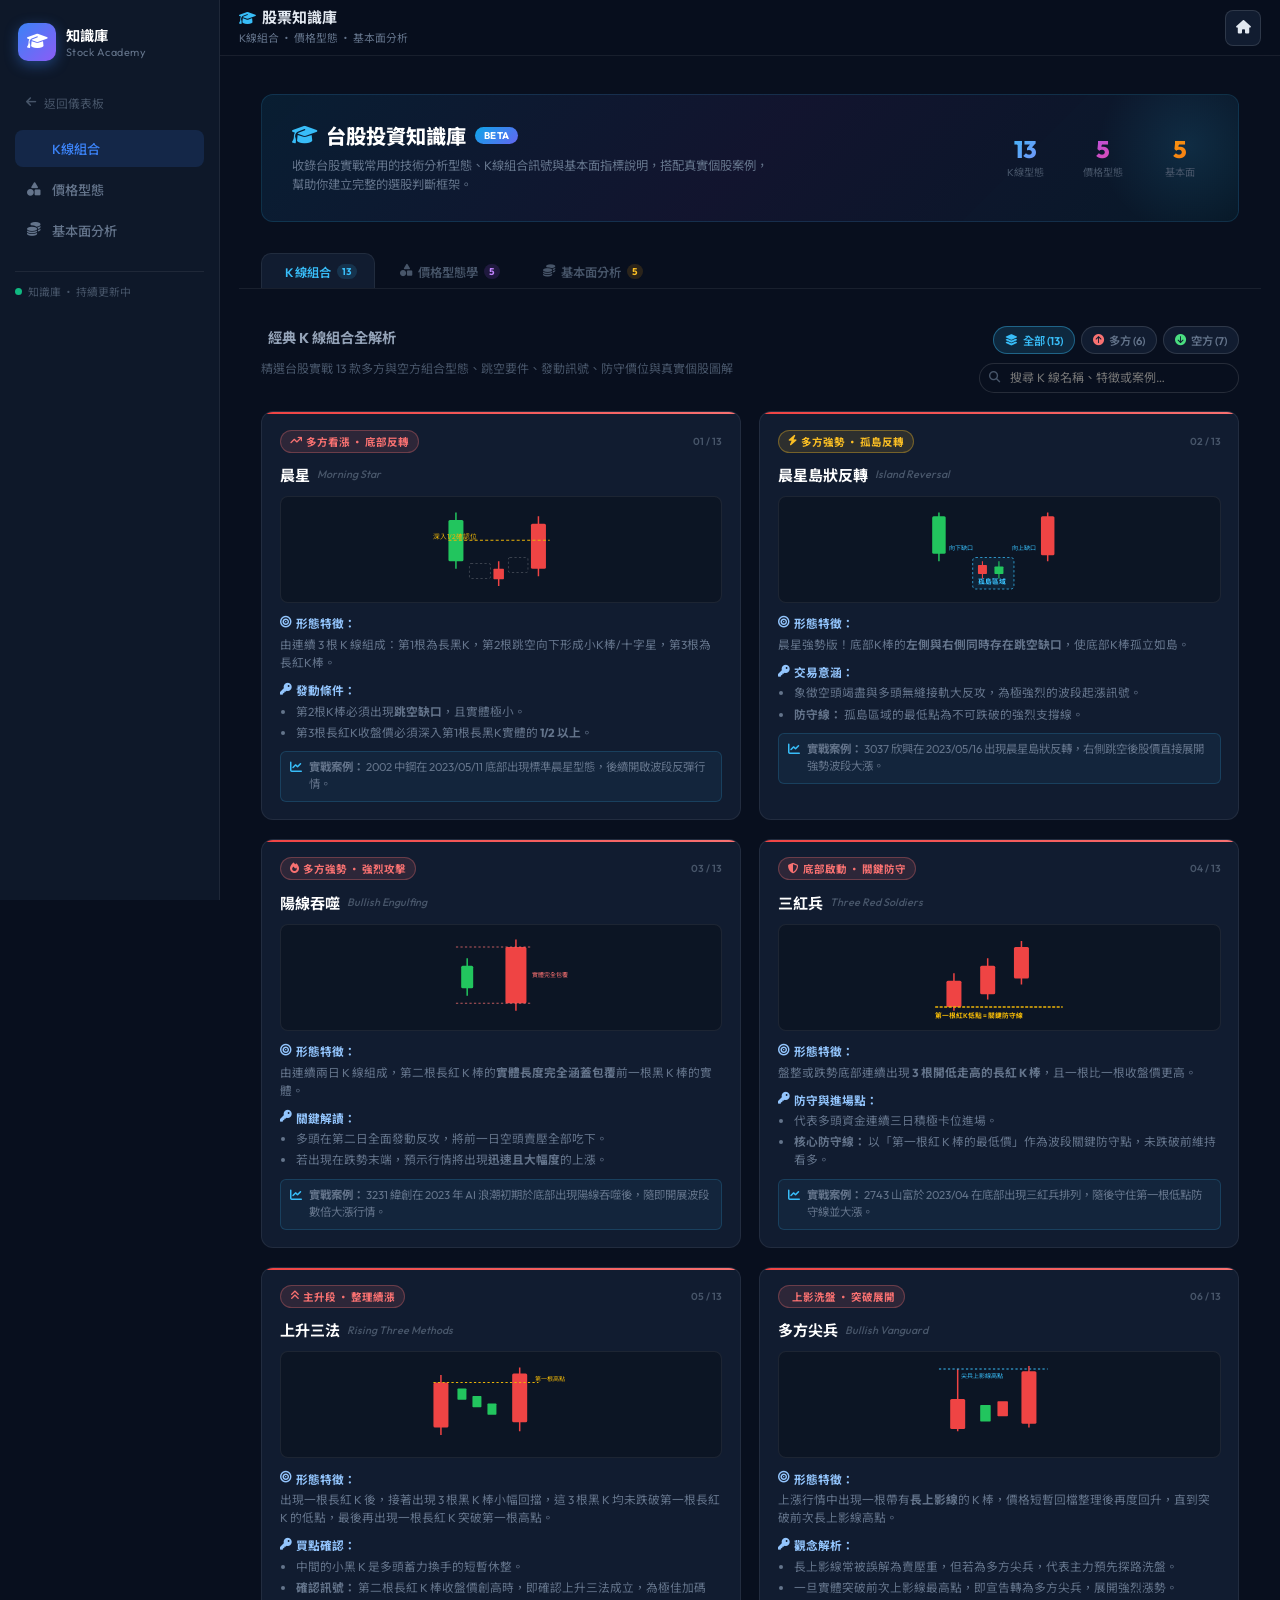
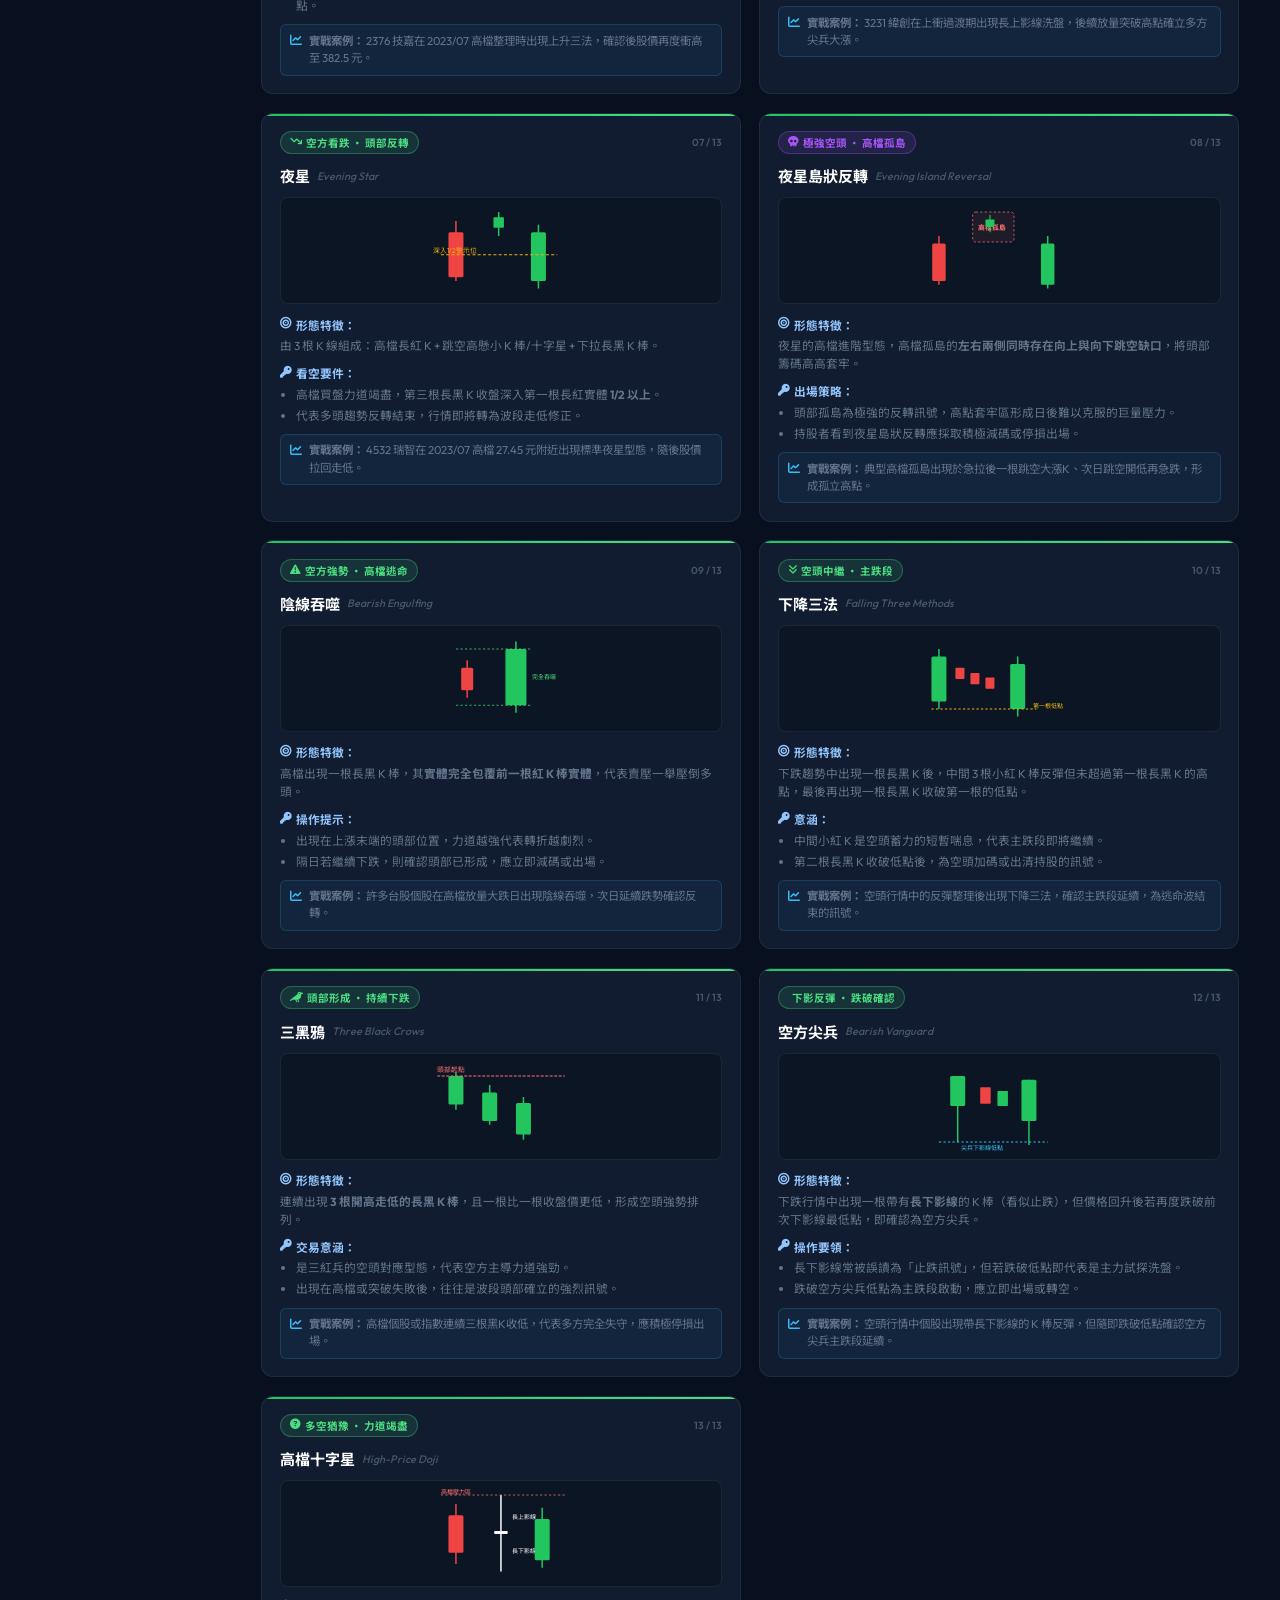
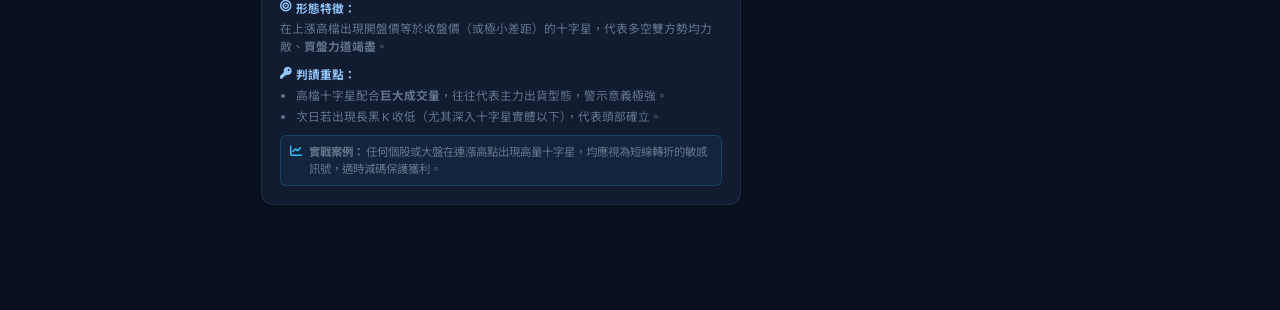
==== commit 7a8f3c35: "feat: add interactive content cards for price patterns (W-bottom, M-top, H&S, etc.) and fundamental " ====
--- a/knowledge.html
+++ b/knowledge.html
@@ -342,11 +342,11 @@
               <div class="hero-stat-label">K線型態</div>
             </div>
             <div class="hero-stat">
-              <div class="hero-stat-num" style="background:linear-gradient(135deg,#a855f7,#ec4899);-webkit-background-clip:text;-webkit-text-fill-color:transparent;background-clip:text;">即將</div>
+              <div class="hero-stat-num" style="background:linear-gradient(135deg,#a855f7,#ec4899);-webkit-background-clip:text;-webkit-text-fill-color:transparent;background-clip:text;">5</div>
               <div class="hero-stat-label">價格型態</div>
             </div>
             <div class="hero-stat">
-              <div class="hero-stat-num" style="background:linear-gradient(135deg,#f59e0b,#f97316);-webkit-background-clip:text;-webkit-text-fill-color:transparent;background-clip:text;">即將</div>
+              <div class="hero-stat-num" style="background:linear-gradient(135deg,#f59e0b,#f97316);-webkit-background-clip:text;-webkit-text-fill-color:transparent;background-clip:text;">5</div>
               <div class="hero-stat-label">基本面</div>
             </div>
           </div>
@@ -362,12 +362,12 @@
           <button class="cat-tab" data-panel="panel-pattern">
             <i class="fa-solid fa-shapes"></i>
             價格型態學
-            <span class="tab-soon">即將推出</span>
+            <span class="tab-count" style="background:rgba(168,85,247,0.15);color:#c084fc;">5</span>
           </button>
           <button class="cat-tab" data-panel="panel-fundamental">
             <i class="fa-solid fa-coins"></i>
             基本面分析
-            <span class="tab-soon">即將推出</span>
+            <span class="tab-count" style="background:rgba(245,158,11,0.15);color:#fbbf24;">5</span>
           </button>
         </div>
 
@@ -746,45 +746,233 @@
 
         <!-- ── Panel: Price Pattern ──────────────────────────────────── -->
         <div class="knowledge-panel" id="panel-pattern">
-          <div class="coming-soon-panel">
-            <div class="coming-soon-icon pattern">
-              <i class="fa-solid fa-shapes"></i>
+          <div class="knowledge-section">
+            <div class="knowledge-header-wrap">
+              <div>
+                <h2 class="section-title"><i class="fa-solid fa-shapes"></i> 經典價格型態學 (Price Patterns)</h2>
+                <p class="knowledge-subtitle">包含 W 底、M 頭、頭肩底、三角收斂與箱型突破，掌握波段關鍵買賣點與測量目標價</p>
+              </div>
             </div>
-            <div class="coming-soon-title">價格型態學 即將推出</div>
-            <div class="coming-soon-desc">
-              預計收錄頭肩頂/底、雙頂/雙底、旗形、楔形、三角收斂、箱型突破等 10+ 種經典型態，附台股實戰圖解說明。
-            </div>
-            <div class="coming-soon-chips">
-              <span class="coming-soon-chip">頭肩頂 / 底</span>
-              <span class="coming-soon-chip">雙頂 / 雙底</span>
-              <span class="coming-soon-chip">旗形</span>
-              <span class="coming-soon-chip">楔形</span>
-              <span class="coming-soon-chip">三角收斂</span>
-              <span class="coming-soon-chip">箱型突破</span>
-              <span class="coming-soon-chip">W底 / M頭</span>
-            </div>
-          </div>
+
+            <div class="knowledge-grid">
+
+              <!-- Pattern 1: W底 -->
+              <div class="kline-card" data-type="bullish" data-title="雙重底 W底 Double Bottom 底部打底 頸線突破 2330台積電">
+                <div class="kline-card-header">
+                  <span class="kline-badge bullish"><i class="fa-solid fa-arrow-trend-up"></i> 多方看漲 ‧ 底部打底</span>
+                  <span class="kline-number">01 / 05</span>
+                </div>
+                <h3 class="kline-card-title">雙重底 (W底) <span class="en-name">Double Bottom</span></h3>
+                <div class="kline-svg-wrap">
+                  <svg viewBox="0 0 220 120" class="kline-svg">
+                    <path d="M 20 20 L 60 90 L 100 45 L 140 90 L 190 20" stroke="#ef4444" stroke-width="2.5" fill="none"/>
+                    <line x1="20" y1="45" x2="200" y2="45" stroke="#eab308" stroke-width="1.5" stroke-dasharray="4,3"/>
+                    <text x="150" y="40" fill="#eab308" font-size="8" font-weight="bold">頸线 (Neckline)</text>
+                    <circle cx="60" cy="90" r="4" fill="#ef4444"/>
+                    <circle cx="140" cy="90" r="4" fill="#ef4444"/>
+                    <text x="50" y="108" fill="#ef4444" font-size="8">第一底</text>
+                    <text x="130" y="108" fill="#ef4444" font-size="8">第二底</text>
+                  </svg>
+                </div>
+                <div class="kline-info-body">
+                  <div class="info-block"><strong class="label"><i class="fa-solid fa-bullseye"></i> 形態特徵：</strong><p>股價經過兩次測底未破，中間形成反彈高點（頸線）。第二底往往伴隨成交量縮，突破頸線時伴隨放量。</p></div>
+                  <div class="info-block"><strong class="label"><i class="fa-solid fa-key"></i> 操作策略：</strong><ul><li><strong>買點：</strong> 帶量突破頸線當日，或突破後拉回測試頸線不破時進場。</li><li><strong>最小漲幅目標：</strong> 頸線價格 + (頸線價格 - 底部最低價)。</li></ul></div>
+                  <div class="case-study"><i class="fa-solid fa-chart-line icon"></i><span><strong>台股案例：</strong> 2330 台積電於 2022 年底在 370-380 元打出標準 W 底後放量突破頸線，展開長期牛市。</span></div>
+                </div>
+              </div>
+
+              <!-- Pattern 2: M頭 -->
+              <div class="kline-card" data-type="bearish" data-title="雙重頂 M頭 Double Top 頭部反轉 頸線跌破">
+                <div class="kline-card-header">
+                  <span class="kline-badge bearish"><i class="fa-solid fa-arrow-trend-down"></i> 空方看跌 ‧ 頭部反轉</span>
+                  <span class="kline-number">02 / 05</span>
+                </div>
+                <h3 class="kline-card-title">雙重頂 (M頭) <span class="en-name">Double Top</span></h3>
+                <div class="kline-svg-wrap">
+                  <svg viewBox="0 0 220 120" class="kline-svg">
+                    <path d="M 20 100 L 60 30 L 100 75 L 140 30 L 190 100" stroke="#22c55e" stroke-width="2.5" fill="none"/>
+                    <line x1="20" y1="75" x2="200" y2="75" stroke="#eab308" stroke-width="1.5" stroke-dasharray="4,3"/>
+                    <text x="150" y="70" fill="#eab308" font-size="8" font-weight="bold">頸線 (Neckline)</text>
+                    <circle cx="60" cy="30" r="4" fill="#22c55e"/>
+                    <circle cx="140" cy="30" r="4" fill="#22c55e"/>
+                    <text x="50" y="20" fill="#22c55e" font-size="8">第一頂</text>
+                    <text x="130" y="20" fill="#22c55e" font-size="8">第二頂</text>
+                  </svg>
+                </div>
+                <div class="kline-info-body">
+                  <div class="info-block"><strong class="label"><i class="fa-solid fa-bullseye"></i> 形態特徵：</strong><p>高檔出現兩個相近的高點，中間低點為頸線。第二頂往往量能不及第一頂（量價背離），跌破頸線即確認頭部成形。</p></div>
+                  <div class="info-block"><strong class="label"><i class="fa-solid fa-key"></i> 出場訊號：</strong><ul><li>跌破頸線支撐時應果斷停損或減碼。</li><li>跌破後反彈若無法站回頸線（反彈無力），為最後逃命點。</li></ul></div>
+                  <div class="case-study"><i class="fa-solid fa-chart-line icon"></i><span><strong>台股案例：</strong> 高檔個股在二次攻高無量時易形成 M 頭，跌破頸線後通常面臨波段修正。</span></div>
+                </div>
+              </div>
+
+              <!-- Pattern 3: 頭肩底 -->
+              <div class="kline-card" data-type="bullish" data-title="頭肩底 Head and Shoulders Bottom 底部反轉 2454聯發科">
+                <div class="kline-card-header">
+                  <span class="kline-badge bullish-strong"><i class="fa-solid fa-bolt"></i> 波段起漲 ‧ 強力打底</span>
+                  <span class="kline-number">03 / 05</span>
+                </div>
+                <h3 class="kline-card-title">頭肩底 <span class="en-name">Head & Shoulders Bottom</span></h3>
+                <div class="kline-svg-wrap">
+                  <svg viewBox="0 0 220 120" class="kline-svg">
+                    <path d="M 15 25 L 45 65 L 75 35 L 110 100 L 145 35 L 175 65 L 205 20" stroke="#ef4444" stroke-width="2.5" fill="none"/>
+                    <line x1="20" y1="35" x2="200" y2="35" stroke="#38bdf8" stroke-width="1.5" stroke-dasharray="4,3"/>
+                    <text x="155" y="30" fill="#38bdf8" font-size="8" font-weight="bold">頸線突破位</text>
+                    <text x="35" y="78" fill="#ef4444" font-size="8">左肩</text>
+                    <text x="100" y="115" fill="#ef4444" font-size="8" font-weight="bold">頭部</text>
+                    <text x="165" y="78" fill="#ef4444" font-size="8">右肩</text>
+                  </svg>
+                </div>
+                <div class="kline-info-body">
+                  <div class="info-block"><strong class="label"><i class="fa-solid fa-bullseye"></i> 形態特徵：</strong><p>包含左肩、最低的頭部與右肩。右肩低點通常高於頭部，且右肩突破頸線時需伴隨大增的成交量。</p></div>
+                  <div class="info-block"><strong class="label"><i class="fa-solid fa-key"></i> 操作解析：</strong><ul><li>技術分析中最可靠的底部反轉形態之一。</li><li><strong>目標價計算：</strong> 突破點 + (頸線價格 - 頭部最低價)。</li></ul></div>
+                  <div class="case-study"><i class="fa-solid fa-chart-line icon"></i><span><strong>台股案例：</strong> 2454 聯發科於 2023 下半年完成頭肩底打底後，放量突破頸線開啟長波段上漲。</span></div>
+                </div>
+              </div>
+
+              <!-- Pattern 4: 三角收斂 -->
+              <div class="kline-card" data-type="bullish" data-title="三角收斂 Ascending Triangle 整理突破 變盤在即">
+                <div class="kline-card-header">
+                  <span class="kline-badge bullish"><i class="fa-solid fa-compress"></i> 壓縮變盤 ‧ 順勢突破</span>
+                  <span class="kline-number">04 / 05</span>
+                </div>
+                <h3 class="kline-card-title">上升三角收斂 <span class="en-name">Ascending Triangle</span></h3>
+                <div class="kline-svg-wrap">
+                  <svg viewBox="0 0 220 120" class="kline-svg">
+                    <line x1="30" y1="25" x2="190" y2="25" stroke="#eab308" stroke-width="2"/>
+                    <line x1="30" y1="95" x2="190" y2="25" stroke="#38bdf8" stroke-width="2"/>
+                    <path d="M 40 90 L 60 25 L 80 75 L 100 25 L 120 60 L 140 25 L 170 20" stroke="#ef4444" stroke-width="1.5" fill="none"/>
+                    <text x="120" y="18" fill="#eab308" font-size="8">高點水平壓力</text>
+                    <text x="50" y="105" fill="#38bdf8" font-size="8">低點墊高趨勢線</text>
+                  </svg>
+                </div>
+                <div class="kline-info-body">
+                  <div class="info-block"><strong class="label"><i class="fa-solid fa-bullseye"></i> 形態特徵：</strong><p>高點受限於水平壓力線，但低點持續墊高。代表多方每次回檔買盤意願越來越強，壓縮至末端即將爆發。</p></div>
+                  <div class="info-block"><strong class="label"><i class="fa-solid fa-key"></i> 突破點：</strong><ul><li>收斂至末端 2/3 至 3/4 處最易爆發。</li><li>帶量收盤實體站上水平壓力線為最佳進場點。</li></ul></div>
+                  <div class="case-study"><i class="fa-solid fa-chart-line icon"></i><span><strong>台股案例：</strong> 台股中小型飆股在主升段發動前，常出現 2~3 週的三角收斂蓄勢。</span></div>
+                </div>
+              </div>
+
+              <!-- Pattern 5: 箱型突破 -->
+              <div class="kline-card" data-type="bullish" data-title="箱型突破 Box Pattern 橫盤整理 帶量攻擊 2382廣達">
+                <div class="kline-card-header">
+                  <span class="kline-badge bullish-strong"><i class="fa-solid fa-box"></i> 橫盤換手 ‧ 帶量突破</span>
+                  <span class="kline-number">05 / 05</span>
+                </div>
+                <h3 class="kline-card-title">箱型區間突破 <span class="en-name">Box Breakout</span></h3>
+                <div class="kline-svg-wrap">
+                  <svg viewBox="0 0 220 120" class="kline-svg">
+                    <rect x="30" y="40" width="130" height="55" fill="rgba(56,189,248,0.06)" stroke="#38bdf8" stroke-dasharray="3,3" rx="3"/>
+                    <path d="M 20 90 L 40 45 L 70 85 L 100 45 L 130 85 L 155 42 L 195 15" stroke="#ef4444" stroke-width="2" fill="none"/>
+                    <text x="65" y="35" fill="#38bdf8" font-size="8">箱頂壓力</text>
+                    <text x="65" y="108" fill="#38bdf8" font-size="8">箱底支撐</text>
+                  </svg>
+                </div>
+                <div class="kline-info-body">
+                  <div class="info-block"><strong class="label"><i class="fa-solid fa-bullseye"></i> 形態特徵：</strong><p>股價在區間箱頂與箱底之間反覆震盪洗盤。當主力完成籌碼收集後，以大長紅K帶量突破箱頂。</p></div>
+                  <div class="info-block"><strong class="label"><i class="fa-solid fa-key"></i> 操作策略：</strong><ul><li>箱內操作：箱底買、箱頂賣。</li><li><strong>突破操作：</strong> 帶量突破箱頂收盤站穩，順勢追價卡位主升段。</li></ul></div>
+                  <div class="case-study"><i class="fa-solid fa-chart-line icon"></i><span><strong>台股案例：</strong> 2382 廣達在 2023/04 突破長達半年的箱型整理區後，開啟股價暴漲行情。</span></div>
+                </div>
+              </div>
+
+            </div><!-- /knowledge-grid -->
+          </div><!-- /knowledge-section -->
         </div><!-- /panel-pattern -->
 
         <!-- ── Panel: Fundamental ──────────────────────────────────── -->
         <div class="knowledge-panel" id="panel-fundamental">
-          <div class="coming-soon-panel">
-            <div class="coming-soon-icon fundamental">
-              <i class="fa-solid fa-coins"></i>
+          <div class="knowledge-section">
+            <div class="knowledge-header-wrap">
+              <div>
+                <h2 class="section-title"><i class="fa-solid fa-coins"></i> 核心基本面指標指引 (Fundamental Metrics)</h2>
+                <p class="knowledge-subtitle">本益比 (P/E)、預估 EPS (TTM)、股東權益報酬率 (ROE)、殖利率與相對大盤強弱度全面解構</p>
+              </div>
             </div>
-            <div class="coming-soon-title">基本面分析指引 即將推出</div>
-            <div class="coming-soon-desc">
-              預計涵蓋 P/E、P/B、ROE、EPS 成長率、股息殖利率等核心指標解析，搭配台股產業特性說明與選股框架建立。
-            </div>
-            <div class="coming-soon-chips">
-              <span class="coming-soon-chip">P/E 本益比</span>
-              <span class="coming-soon-chip">P/B 股價淨值比</span>
-              <span class="coming-soon-chip">ROE 股東權益報酬率</span>
-              <span class="coming-soon-chip">EPS 成長率</span>
-              <span class="coming-soon-chip">股息殖利率</span>
-              <span class="coming-soon-chip">自由現金流</span>
-            </div>
-          </div>
+
+            <div class="knowledge-grid">
+
+              <!-- Fund 1: P/E -->
+              <div class="kline-card" data-type="bullish" data-title="P/E 本益比 Price to Earnings Ratio 評價估值">
+                <div class="kline-card-header">
+                  <span class="kline-badge bullish"><i class="fa-solid fa-calculator"></i> 評價估值 ‧ 核心指標</span>
+                  <span class="kline-number">01 / 05</span>
+                </div>
+                <h3 class="kline-card-title">本益比 (P/E Ratio) <span class="en-name">Price-to-Earnings</span></h3>
+                <div class="kline-info-body" style="margin-top:0.5rem;">
+                  <div class="info-block">
+                    <strong class="label"><i class="fa-solid fa-function"></i> 計算公式：</strong>
+                    <p style="background:var(--bg-2);padding:0.4rem 0.6rem;border-radius:4px;font-family:'Outfit',monospace;color:#93c5fd;">本益比 = 最新股價 ÷ 每年每股盈餘 (EPS)</p>
+                  </div>
+                  <div class="info-block"><strong class="label"><i class="fa-solid fa-lightbulb"></i> 應用技巧：</strong><ul><li>代表投資人為了賺取公司每 1 元獲利，所願意付出的代價（回收年限）。</li><li><strong>同業比較：</strong> 本益比需與「同產業競爭對手」或「歷史本益比河流圖」相比才有意義。</li></ul></div>
+                </div>
+              </div>
+
+              <!-- Fund 2: TTM EPS -->
+              <div class="kline-card" data-type="bullish" data-title="近四季累計 EPS TTM Trailing Twelve Months 財報動能">
+                <div class="kline-card-header">
+                  <span class="kline-badge bullish-strong"><i class="fa-solid fa-fire"></i> 滾動財報 ‧ 即時評價</span>
+                  <span class="kline-number">02 / 05</span>
+                </div>
+                <h3 class="kline-card-title">近 4 季累計 EPS (TTM) <span class="en-name">Trailing 12 Months</span></h3>
+                <div class="kline-info-body" style="margin-top:0.5rem;">
+                  <div class="info-block">
+                    <strong class="label"><i class="fa-solid fa-function"></i> 計算公式：</strong>
+                    <p style="background:var(--bg-2);padding:0.4rem 0.6rem;border-radius:4px;font-family:'Outfit',monospace;color:#93c5fd;">TTM EPS = 近 4 個已公告季度 EPS 之總和</p>
+                  </div>
+                  <div class="info-block"><strong class="label"><i class="fa-solid fa-lightbulb"></i> 應用技巧：</strong><ul><li>克服「前一年度舊 EPS 過時」與「單一季度淡旺季失真」的缺點。</li><li>本儀表板重點顯示「目前 EPS 倍數 (TTM)」，能最真實反映目前股價之評價水準。</li></ul></div>
+                </div>
+              </div>
+
+              <!-- Fund 3: ROE -->
+              <div class="kline-card" data-type="bullish" data-title="ROE 股東權益報酬率 Return on Equity 護城河 巴菲特指標">
+                <div class="kline-card-header">
+                  <span class="kline-badge bullish"><i class="fa-solid fa-gem"></i> 獲利能力 ‧ 護城河</span>
+                  <span class="kline-number">03 / 05</span>
+                </div>
+                <h3 class="kline-card-title">股東權益報酬率 (ROE) <span class="en-name">Return on Equity</span></h3>
+                <div class="kline-info-body" style="margin-top:0.5rem;">
+                  <div class="info-block">
+                    <strong class="label"><i class="fa-solid fa-function"></i> 計算公式：</strong>
+                    <p style="background:var(--bg-2);padding:0.4rem 0.6rem;border-radius:4px;font-family:'Outfit',monospace;color:#93c5fd;">ROE = (稅後淨利 ÷ 股東權益) × 100%</p>
+                  </div>
+                  <div class="info-block"><strong class="label"><i class="fa-solid fa-lightbulb"></i> 應用技巧：</strong><ul><li>巴菲特最看重的選股指標：長期 ROE 穩定維持在 <strong>15% 以上</strong> 的公司具備強大護城河。</li><li>需留意是否透過高槓桿（高負債）來美化 ROE。</li></ul></div>
+                </div>
+              </div>
+
+              <!-- Fund 4: Dividend Yield -->
+              <div class="kline-card" data-type="bullish" data-title="現金股息殖利率 Dividend Yield 高股息 填息">
+                <div class="kline-card-header">
+                  <span class="kline-badge bullish"><i class="fa-solid fa-vault"></i> 防守現金流 ‧ 填息能力</span>
+                  <span class="kline-number">04 / 05</span>
+                </div>
+                <h3 class="kline-card-title">現金股息殖利率 <span class="en-name">Dividend Yield</span></h3>
+                <div class="kline-info-body" style="margin-top:0.5rem;">
+                  <div class="info-block">
+                    <strong class="label"><i class="fa-solid fa-function"></i> 計算公式：</strong>
+                    <p style="background:var(--bg-2);padding:0.4rem 0.6rem;border-radius:4px;font-family:'Outfit',monospace;color:#93c5fd;">殖利率 = (每股現金股利 ÷ 當前股價) × 100%</p>
+                  </div>
+                  <div class="info-block"><strong class="label"><i class="fa-solid fa-lightbulb"></i> 應用技巧：</strong><ul><li>台股平均殖利率約 4%~4.5%，高於 5% 視為優質高殖利率股。</li><li><strong> key：</strong> 需確認公司是否具備「填息能力」（EPS 成長），避免賺了股息領了價差。</li></ul></div>
+                </div>
+              </div>
+
+              <!-- Fund 5: RS 5D -->
+              <div class="kline-card" data-type="bullish" data-title="相對大盤強弱度 5D RS Relative Strength 領頭羊 超額報酬">
+                <div class="kline-card-header">
+                  <span class="kline-badge bullish-strong"><i class="fa-solid fa-bolt"></i> 領頭羊選股 ‧ 波段超額</span>
+                  <span class="kline-number">05 / 05</span>
+                </div>
+                <h3 class="kline-card-title">相對大盤強弱 (5D RS) <span class="en-name">Relative Strength</span></h3>
+                <div class="kline-info-body" style="margin-top:0.5rem;">
+                  <div class="info-block">
+                    <strong class="label"><i class="fa-solid fa-function"></i> 計算公式：</strong>
+                    <p style="background:var(--bg-2);padding:0.4rem 0.6rem;border-radius:4px;font-family:'Outfit',monospace;color:#93c5fd;">RS (5D) = 個股近5日漲跌幅 - 加權指數近5日漲跌幅</p>
+                  </div>
+                  <div class="info-block"><strong class="label"><i class="fa-solid fa-lightbulb"></i> 應用技巧：</strong><ul><li><strong>🔥 強勢股 (RS > +1.5%)：</strong> 當大盤回檔時逆勢抗跌或大漲，為主力資金率先關照的波段領頭羊。</li><li>本儀表板內建 RS(5D) 排序，可一鍵找出全市場近一週最強勢的主力主流股。</li></ul></div>
+                </div>
+              </div>
+
+            </div><!-- /knowledge-grid -->
+          </div><!-- /knowledge-section -->
         </div><!-- /panel-fundamental -->
 
       </div><!-- /content-scroll -->
